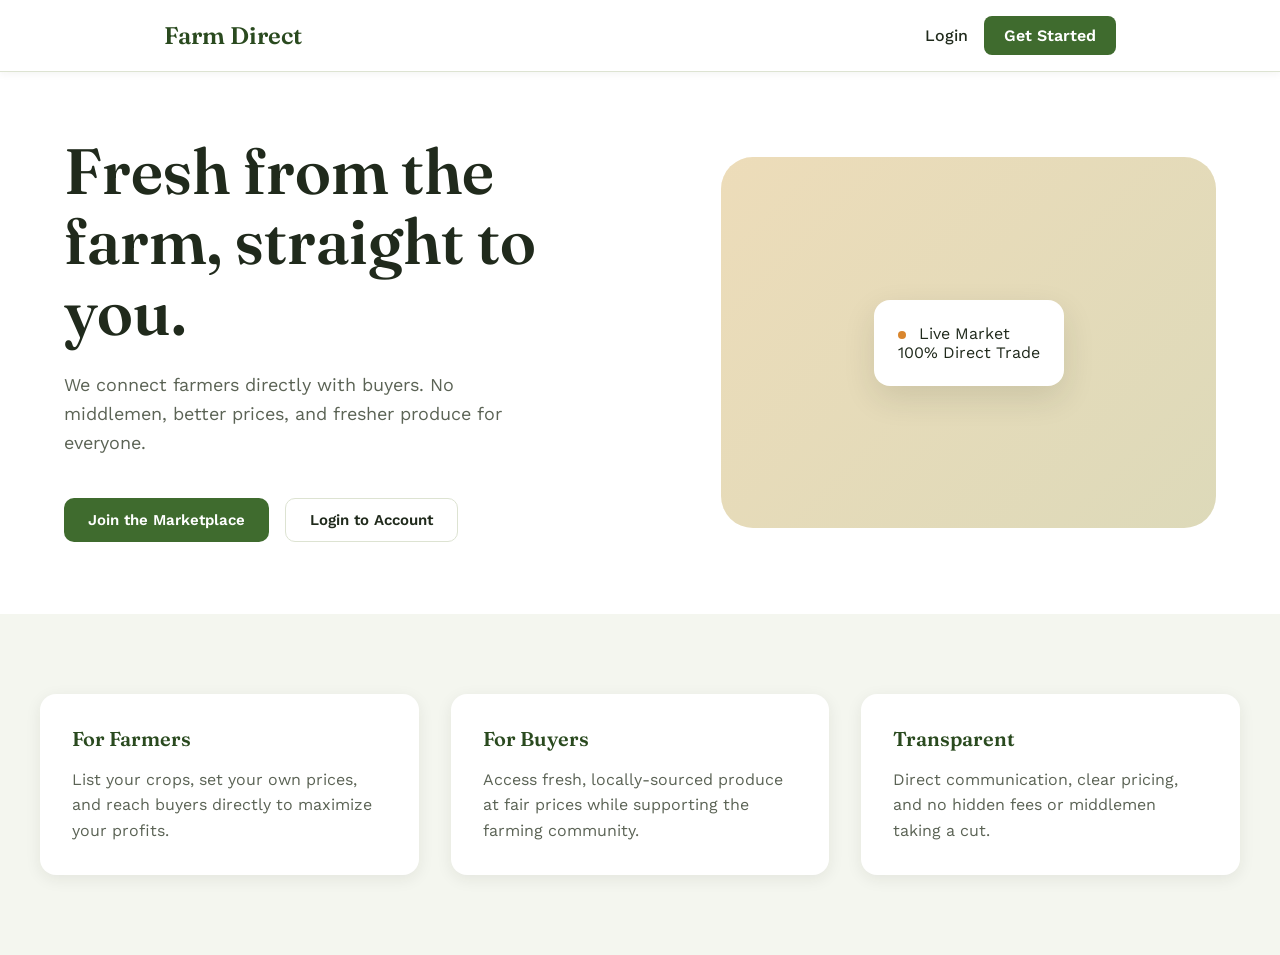
==== index.html @ 3c6e5369 "Upgrade UI styling and design layout" ====
<!DOCTYPE html>
<html lang="en">

<head>
  <meta charset="UTF-8">
  <meta name="viewport" content="width=device-width, initial-scale=1.0">
  <title>Farm Direct - Connecting Farmers & Buyers</title>
  <meta name="description"
    content="Farm Direct connects farmers directly to buyers, ensuring better prices by cutting out middlemen.">
  <link rel="preconnect" href="https://fonts.googleapis.com">
  <link
    href="https://fonts.googleapis.com/css2?family=Fraunces:opsz,wght@9..144,400;9..144,600&family=Work+Sans:wght@400;500;600&display=swap"
    rel="stylesheet">
  <link rel="stylesheet" href="style.css">
</head>

<body class="landing-page">
  <nav class="landing-nav">
    <div class="nav-container">
      <div class="logo">Farm Direct</div>
      <div class="nav-links">
        <a href="login.html" class="nav-link">Login</a>
        <a href="register.html" class="nav-button">Get Started</a>
      </div>
    </div>
  </nav>

  <main>
    <section class="hero-section">
      <div class="hero-content">
        <h1>Fresh from the farm, straight to you.</h1>
        <p class="hero-subtitle">We connect farmers directly with buyers. No middlemen, better prices, and fresher
          produce for everyone.</p>
        <div class="hero-actions">
          <a href="register.html" class="btn-primary">Join the Marketplace</a>
          <a href="login.html" class="btn-secondary">Login to Account</a>
        </div>
      </div>
      <div class="hero-image">
        <!-- We'll use CSS to add a background pattern or illustration here -->
        <div class="hero-card">
          <div class="hero-card-header">
            <span class="pulse-indicator"></span> Live Market
          </div>
          <div class="hero-card-stat">
            <span class="stat-number">100%</span>
            <span class="stat-label">Direct Trade</span>
          </div>
        </div>
      </div>
    </section>

    <section class="features-section">
      <div class="feature-grid">
        <div class="feature-card">
          <h3>For Farmers</h3>
          <p>List your crops, set your own prices, and reach buyers directly to maximize your profits.</p>
        </div>
        <div class="feature-card">
          <h3>For Buyers</h3>
          <p>Access fresh, locally-sourced produce at fair prices while supporting the farming community.</p>
        </div>
        <div class="feature-card">
          <h3>Transparent</h3>
          <p>Direct communication, clear pricing, and no hidden fees or middlemen taking a cut.</p>
        </div>
      </div>
    </section>
  </main>
</body>

</html>
---- style.css ----
:root {
  /* Colors */
  --bg: #F4F6EF;
  --surface: #FFFFFF;
  --ink: #202A1C;
  --ink-soft: #5B6355;
  --leaf: #3F6B2E;
  --leaf-dark: #2A4A1F;
  --harvest: #D9862E;
  --harvest-dark: #B97125;
  --wheat: #EFE6C9;
  --border: #DDE3D2;
  --danger: #B23A2E;
  --danger-bg: #FBEAE7;

  /* Typography */
  --font-serif: 'Fraunces', serif;
  --font-sans: 'Work Sans', sans-serif;

  /* Effects */
  --shadow-sm: 0 2px 8px rgba(32, 42, 28, 0.05);
  --shadow-md: 0 4px 16px rgba(32, 42, 28, 0.08);
  --shadow-lg: 0 12px 32px rgba(32, 42, 28, 0.12);
  --transition: 0.2s cubic-bezier(0.4, 0, 0.2, 1);
}

* {
  box-sizing: border-box;
  margin: 0;
  padding: 0;
}

body {
  font-family: var(--font-sans);
  background: var(--bg);
  color: var(--ink);
  min-height: 100vh;
  display: flex;
  flex-direction: column;
  -webkit-font-smoothing: antialiased;
}

h1, h2, h3, .logo {
  font-family: var(--font-serif);
  font-weight: 600;
  color: var(--ink);
}

h2 { font-size: 28px; margin-bottom: 8px; }
h3 { font-size: 20px; margin: 32px 0 16px; }

p { color: var(--ink-soft); line-height: 1.6; }
a { color: var(--leaf); text-decoration: none; transition: var(--transition); }
a:hover { color: var(--leaf-dark); }

/* ==========================================================================
   APP NAVIGATION
   ========================================================================== */
.app-nav, .landing-nav {
  background: var(--surface);
  border-bottom: 1px solid var(--border);
  position: sticky;
  top: 0;
  z-index: 100;
  box-shadow: var(--shadow-sm);
}

.nav-container {
  max-width: 1000px;
  margin: 0 auto;
  padding: 16px 24px;
  display: flex;
  justify-content: space-between;
  align-items: center;
}

.logo {
  font-size: 24px;
  color: var(--leaf-dark);
  text-decoration: none;
  font-weight: 600;
}

.user-menu {
  display: flex;
  align-items: center;
  gap: 16px;
}

.user-greeting {
  font-size: 14px;
  color: var(--ink-soft);
  display: none;
}

@media (min-width: 600px) {
  .user-greeting { display: inline; }
}

.role-badge {
  display: inline-block;
  font-size: 12px;
  font-weight: 600;
  padding: 4px 10px;
  border-radius: 100px;
  background: var(--wheat);
  color: #7A5A1E;
}

/* ==========================================================================
   DASHBOARD LAYOUT
   ========================================================================== */
.dashboard-main {
  flex: 1;
  padding: 32px 24px;
  max-width: 1000px;
  margin: 0 auto;
  width: 100%;
}

.dashboard-content {
  background: var(--surface);
  border: 1px solid var(--border);
  border-radius: 16px;
  padding: 32px;
  box-shadow: var(--shadow-md);
}

/* Stats Grid */
.stats-grid {
  display: grid;
  grid-template-columns: repeat(auto-fit, minmax(200px, 1fr));
  gap: 16px;
  margin-bottom: 32px;
}

.stat-card {
  background: var(--wheat);
  border-radius: 16px;
  padding: 24px;
  text-align: center;
  transition: var(--transition);
}

.stat-card:hover {
  transform: translateY(-4px);
  box-shadow: var(--shadow-sm);
}

.stat-card .stat-value {
  font-family: var(--font-serif);
  font-size: 32px;
  font-weight: 600;
  color: var(--leaf-dark);
}

.stat-card .stat-label {
  font-size: 13px;
  color: #7A5A1E;
  margin-top: 4px;
  font-weight: 500;
  text-transform: uppercase;
  letter-spacing: 0.5px;
}

/* ==========================================================================
   CARDS & LISTS
   ========================================================================== */
#cropList, #orderList {
  display: grid;
  grid-template-columns: 1fr;
  gap: 16px;
}

@media (min-width: 768px) {
  #cropList, #orderList {
    grid-template-columns: repeat(2, 1fr);
  }
}

.crop-card {
  border: 1px solid var(--border);
  border-radius: 16px;
  padding: 20px;
  background: var(--surface);
  transition: var(--transition);
  display: flex;
  flex-direction: column;
}

.crop-card:hover {
  border-color: var(--leaf);
  box-shadow: var(--shadow-md);
  transform: translateY(-2px);
}

.crop-card strong {
  font-family: var(--font-serif);
  font-size: 18px;
  color: var(--ink);
}

.crop-meta {
  color: var(--ink-soft);
  font-size: 14px;
  margin: 6px 0 12px;
}

.stock-bar-track {
  height: 6px;
  background: var(--border);
  border-radius: 100px;
  overflow: hidden;
  margin: 12px 0;
}

.stock-bar-fill {
  height: 100%;
  background: var(--harvest);
  border-radius: 100px;
  transition: width 0.8s cubic-bezier(0.4, 0, 0.2, 1);
}

.badge-low {
  display: inline-block;
  font-size: 11px;
  font-weight: 600;
  padding: 3px 8px;
  border-radius: 100px;
  background: var(--danger-bg);
  color: var(--danger);
  margin-left: 8px;
  vertical-align: middle;
}

.status-tag {
  display: inline-flex;
  font-size: 12px;
  font-weight: 600;
  padding: 4px 10px;
  border-radius: 100px;
  text-transform: uppercase;
  letter-spacing: 0.5px;
  margin-bottom: 12px;
  align-self: flex-start;
}
.status-pending { background: var(--wheat); color: #7A5A1E; }
.status-accepted { background: #DCE9D3; color: var(--leaf-dark); }
.status-delivered { background: #DCEAE9; color: #1F5A56; }
.status-cancelled { background: var(--danger-bg); color: var(--danger); }

/* Crop Card Actions */
.crop-actions {
  display: flex;
  gap: 8px;
  margin-top: auto;
  padding-top: 16px;
}

.crop-actions button, .order-row button {
  flex: 1;
  padding: 10px;
  margin: 0;
}

.order-row {
  display: flex;
  gap: 8px;
  margin-top: auto;
  padding-top: 16px;
}

.order-row input {
  width: 120px;
  margin: 0;
}

/* ==========================================================================
   FORMS & INPUTS
   ========================================================================== */
.input-group {
  margin-bottom: 16px;
}

.input-group label {
  display: block;
  font-size: 13px;
  font-weight: 600;
  color: var(--ink-soft);
  margin-bottom: 6px;
}

input, select, textarea {
  width: 100%;
  padding: 12px 16px;
  margin: 6px 0;
  border-radius: 10px;
  border: 1px solid var(--border);
  font-family: var(--font-sans);
  font-size: 15px;
  background: var(--surface);
  color: var(--ink);
  transition: var(--transition);
}

input:hover, select:hover, textarea:hover {
  border-color: #BAC2AE;
}

input:focus, select:focus, textarea:focus {
  outline: none;
  border-color: var(--leaf);
  box-shadow: 0 0 0 3px rgba(63, 107, 46, 0.1);
}

textarea {
  resize: vertical;
  min-height: 80px;
}

.filter-row {
  display: grid;
  grid-template-columns: 1fr 1fr;
  gap: 12px;
  margin-bottom: 24px;
}

.filter-row input { margin: 0; }

#cropForm {
  display: grid;
  grid-template-columns: 1fr;
  gap: 12px;
  margin-bottom: 24px;
}

@media (min-width: 600px) {
  #cropForm {
    grid-template-columns: 1fr 1fr;
  }
  #cropForm input:nth-child(1) { grid-column: 1 / -1; }
  #cropForm textarea { grid-column: 1 / -1; }
  #cropForm button { grid-column: 1 / -1; width: fit-content; justify-self: start; padding: 12px 32px; }
}

/* ==========================================================================
   BUTTONS
   ========================================================================== */
button, .btn-primary, .btn-secondary {
  display: inline-flex;
  align-items: center;
  justify-content: center;
  width: 100%;
  padding: 12px 24px;
  margin: 8px 0;
  border-radius: 10px;
  border: none;
  background: var(--leaf);
  color: white;
  font-family: var(--font-sans);
  font-weight: 600;
  font-size: 15px;
  cursor: pointer;
  transition: var(--transition);
  position: relative;
  text-decoration: none;
}

button:hover, .btn-primary:hover {
  background: var(--leaf-dark);
  transform: translateY(-1px);
}

button:active, .btn-primary:active {
  transform: translateY(0);
}

button:disabled {
  background: var(--border);
  color: var(--ink-soft);
  cursor: not-allowed;
  transform: none;
}

button.secondary, .btn-secondary {
  background: transparent;
  color: var(--ink);
  border: 1px solid var(--border);
}

button.secondary:hover, .btn-secondary:hover {
  background: var(--bg);
  border-color: var(--ink-soft);
}

button.danger {
  background: transparent;
  color: var(--danger);
  border: 1px solid rgba(178, 58, 46, 0.3);
}

button.danger:hover {
  background: var(--danger-bg);
  border-color: var(--danger);
}

.btn-small {
  padding: 8px 16px;
  font-size: 13px;
  margin: 0;
  width: auto;
}

/* Loading Spinner */
button.loading { color: transparent !important; pointer-events: none; }
button.loading::after {
  content: '';
  position: absolute;
  top: 50%; left: 50%;
  width: 18px; height: 18px;
  margin: -9px 0 0 -9px;
  border: 2px solid rgba(255,255,255,0.4);
  border-top-color: currentColor;
  border-radius: 50%;
  animation: spin 0.6s linear infinite;
}
button.loading.secondary::after { border-top-color: var(--ink); }

@keyframes spin { to { transform: rotate(360deg); } }

/* ==========================================================================
   AUTH PAGES & LANDING
   ========================================================================== */
.auth-page {
  display: flex;
  align-items: center;
  justify-content: center;
  padding: 24px;
}

.form-container {
  background: var(--surface);
  padding: 48px;
  border-radius: 24px;
  border: 1px solid var(--border);
  box-shadow: var(--shadow-lg);
  width: 100%;
  max-width: 440px;
  animation: slideUp 0.5s cubic-bezier(0.2, 0.8, 0.2, 1);
}

@keyframes slideUp {
  from { opacity: 0; transform: translateY(20px); }
  to { opacity: 1; transform: translateY(0); }
}

.form-header {
  margin-bottom: 32px;
  text-align: center;
  position: relative;
}

.back-link {
  position: absolute;
  left: 0;
  top: 6px;
  font-size: 13px;
  font-weight: 500;
}

.tagline {
  color: var(--ink-soft);
  font-size: 15px;
}

.auth-switch {
  text-align: center;
  margin-top: 24px;
  font-size: 14px;
}

/* Landing Page */
.landing-page { background: var(--surface); }

.nav-links { display: flex; gap: 16px; align-items: center; }
.nav-link { color: var(--ink); font-weight: 500; }
.nav-button {
  background: var(--leaf);
  color: white;
  padding: 10px 20px;
  border-radius: 8px;
  font-weight: 600;
}

.hero-section {
  max-width: 1200px;
  margin: 64px auto;
  padding: 0 24px;
  display: grid;
  grid-template-columns: 1fr;
  gap: 48px;
  align-items: center;
}

@media (min-width: 800px) {
  .hero-section { grid-template-columns: 1.2fr 1fr; gap: 64px; }
}

.hero-content h1 {
  font-size: clamp(40px, 5vw, 64px);
  line-height: 1.1;
  margin-bottom: 24px;
  color: var(--ink);
}

.hero-subtitle {
  font-size: 18px;
  margin-bottom: 32px;
  max-width: 480px;
}

.hero-actions { display: flex; gap: 16px; flex-wrap: wrap; }
.hero-actions a { width: auto; }

.hero-image {
  background: var(--wheat);
  border-radius: 32px;
  aspect-ratio: 4/3;
  position: relative;
  overflow: hidden;
  display: flex;
  align-items: center;
  justify-content: center;
}

.hero-image::after {
  content: '';
  position: absolute;
  inset: 0;
  background: linear-gradient(135deg, rgba(217, 134, 46, 0.1), rgba(63, 107, 46, 0.1));
}

.hero-card {
  background: var(--surface);
  padding: 24px;
  border-radius: 16px;
  box-shadow: var(--shadow-lg);
  position: relative;
  z-index: 10;
  animation: float 6s ease-in-out infinite;
}

@keyframes float {
  0%, 100% { transform: translateY(0); }
  50% { transform: translateY(-10px); }
}

.pulse-indicator {
  display: inline-block;
  width: 8px; height: 8px;
  background: var(--harvest);
  border-radius: 50%;
  margin-right: 8px;
  box-shadow: 0 0 0 rgba(217, 134, 46, 0.4);
  animation: pulse 2s infinite;
}

@keyframes pulse {
  0% { box-shadow: 0 0 0 0 rgba(217, 134, 46, 0.4); }
  70% { box-shadow: 0 0 0 10px rgba(217, 134, 46, 0); }
  100% { box-shadow: 0 0 0 0 rgba(217, 134, 46, 0); }
}

.features-section {
  background: var(--bg);
  padding: 80px 24px;
}

.feature-grid {
  max-width: 1200px;
  margin: 0 auto;
  display: grid;
  grid-template-columns: repeat(auto-fit, minmax(300px, 1fr));
  gap: 32px;
}

.feature-card {
  background: var(--surface);
  padding: 32px;
  border-radius: 16px;
  box-shadow: var(--shadow-md);
}

.feature-card h3 { margin-top: 0; color: var(--leaf-dark); }

/* ==========================================================================
   MESSAGING & EMPTY STATES
   ========================================================================== */
.empty-state {
  text-align: center;
  padding: 48px 24px;
  color: var(--ink-soft);
  font-size: 16px;
  background: var(--bg);
  border-radius: 16px;
  border: 1px dashed var(--border);
  grid-column: 1 / -1;
}

.message-thread {
  max-height: 200px;
  overflow-y: auto;
  border: 1px solid var(--border);
  border-radius: 12px;
  padding: 12px;
  margin: 12px 0;
  background: var(--bg);
}

.message-bubble {
  font-size: 14px;
  padding: 10px 14px;
  border-radius: 12px;
  margin-bottom: 8px;
  background: var(--surface);
  box-shadow: var(--shadow-sm);
  max-width: 85%;
  width: fit-content;
}

.message-bubble.mine {
  background: var(--wheat);
  margin-left: auto;
}

.message-bubble .sender {
  font-size: 11px;
  font-weight: 600;
  color: var(--ink-soft);
  margin-bottom: 4px;
  text-transform: uppercase;
}

.message-row { display: flex; gap: 8px; }
.message-row input { margin: 0; }
.message-row button { width: auto; padding: 10px 20px; margin: 0; }

.toggle-messages {
  background: transparent;
  color: var(--leaf);
  border: none;
  padding: 6px 0;
  width: auto;
  font-size: 14px;
  font-weight: 600;
  margin: 8px 0 0;
  justify-content: flex-start;
}
.toggle-messages:hover { background: none; color: var(--leaf-dark); text-decoration: underline; transform: none; }

/* ==========================================================================
   MODALS & TOASTS
   ========================================================================== */
.modal-overlay {
  position: fixed;
  inset: 0;
  background: rgba(32, 42, 28, 0.6);
  backdrop-filter: blur(4px);
  display: flex;
  align-items: center;
  justify-content: center;
  z-index: 900;
  padding: 24px;
  animation: fadeIn 0.2s ease;
}

@keyframes fadeIn { from { opacity: 0; } to { opacity: 1; } }

.modal-box {
  background: var(--surface);
  border-radius: 20px;
  padding: 32px;
  width: 100%;
  max-width: 400px;
  box-shadow: var(--shadow-lg);
  animation: slideUp 0.3s cubic-bezier(0.2, 0.8, 0.2, 1);
}

.modal-box h3 { margin-top: 0; margin-bottom: 24px; }

#toast-container {
  position: fixed;
  bottom: 24px;
  right: 24px;
  display: flex;
  flex-direction: column;
  gap: 12px;
  z-index: 1000;
}

.toast {
  background: var(--ink);
  color: white;
  padding: 14px 20px;
  border-radius: 12px;
  font-size: 14px;
  font-weight: 500;
  box-shadow: var(--shadow-lg);
  animation: toast-in 0.3s cubic-bezier(0.2, 0.8, 0.2, 1);
  display: flex;
  align-items: center;
  gap: 8px;
}

.toast.success { background: var(--leaf-dark); }
.toast.error { background: var(--danger); }

@keyframes toast-in {
  from { opacity: 0; transform: translateY(20px) scale(0.95); }
  to { opacity: 1; transform: translateY(0) scale(1); }
}

@media (max-width: 600px) {
  .dashboard-content { padding: 20px; }
  .form-container { padding: 32px 24px; }
  .stats-grid { grid-template-columns: 1fr; }
  .filter-row { grid-template-columns: 1fr; }
  .order-row { flex-direction: column; }
  .order-row input { width: 100%; }
}
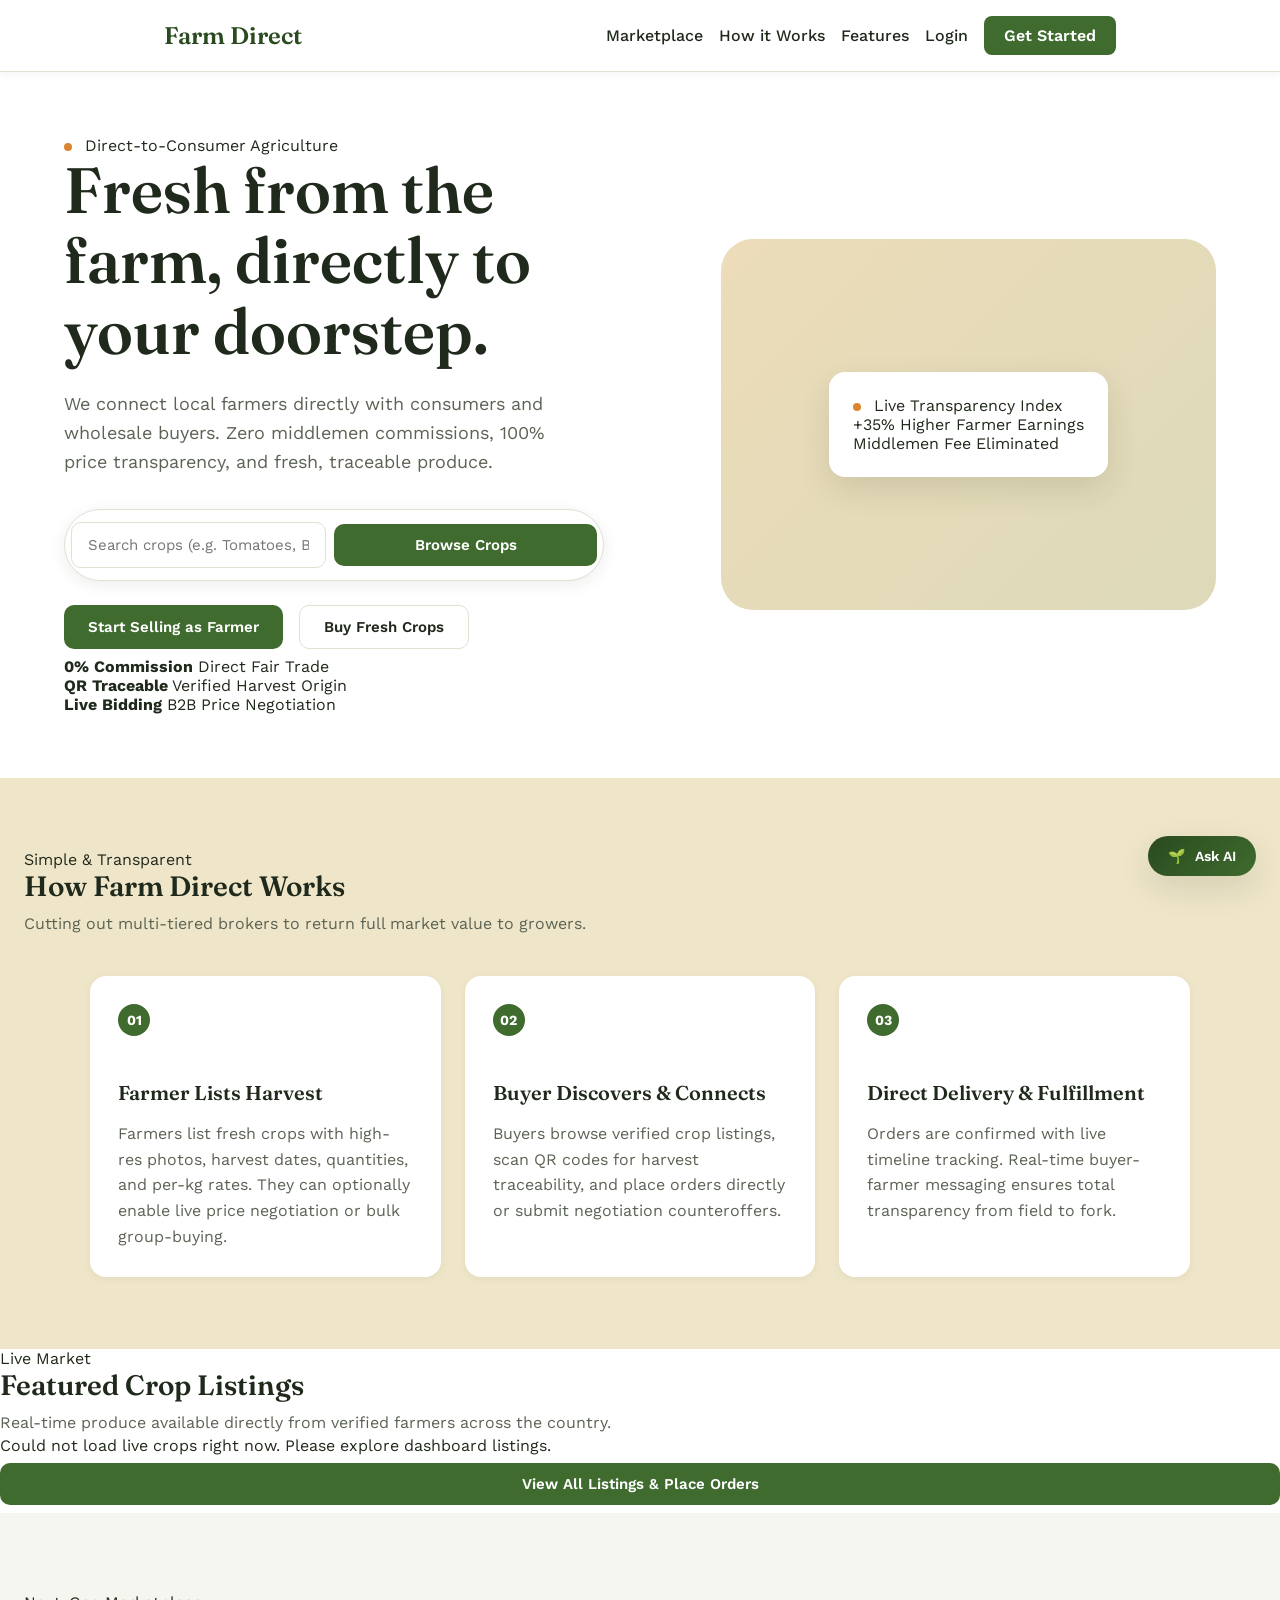
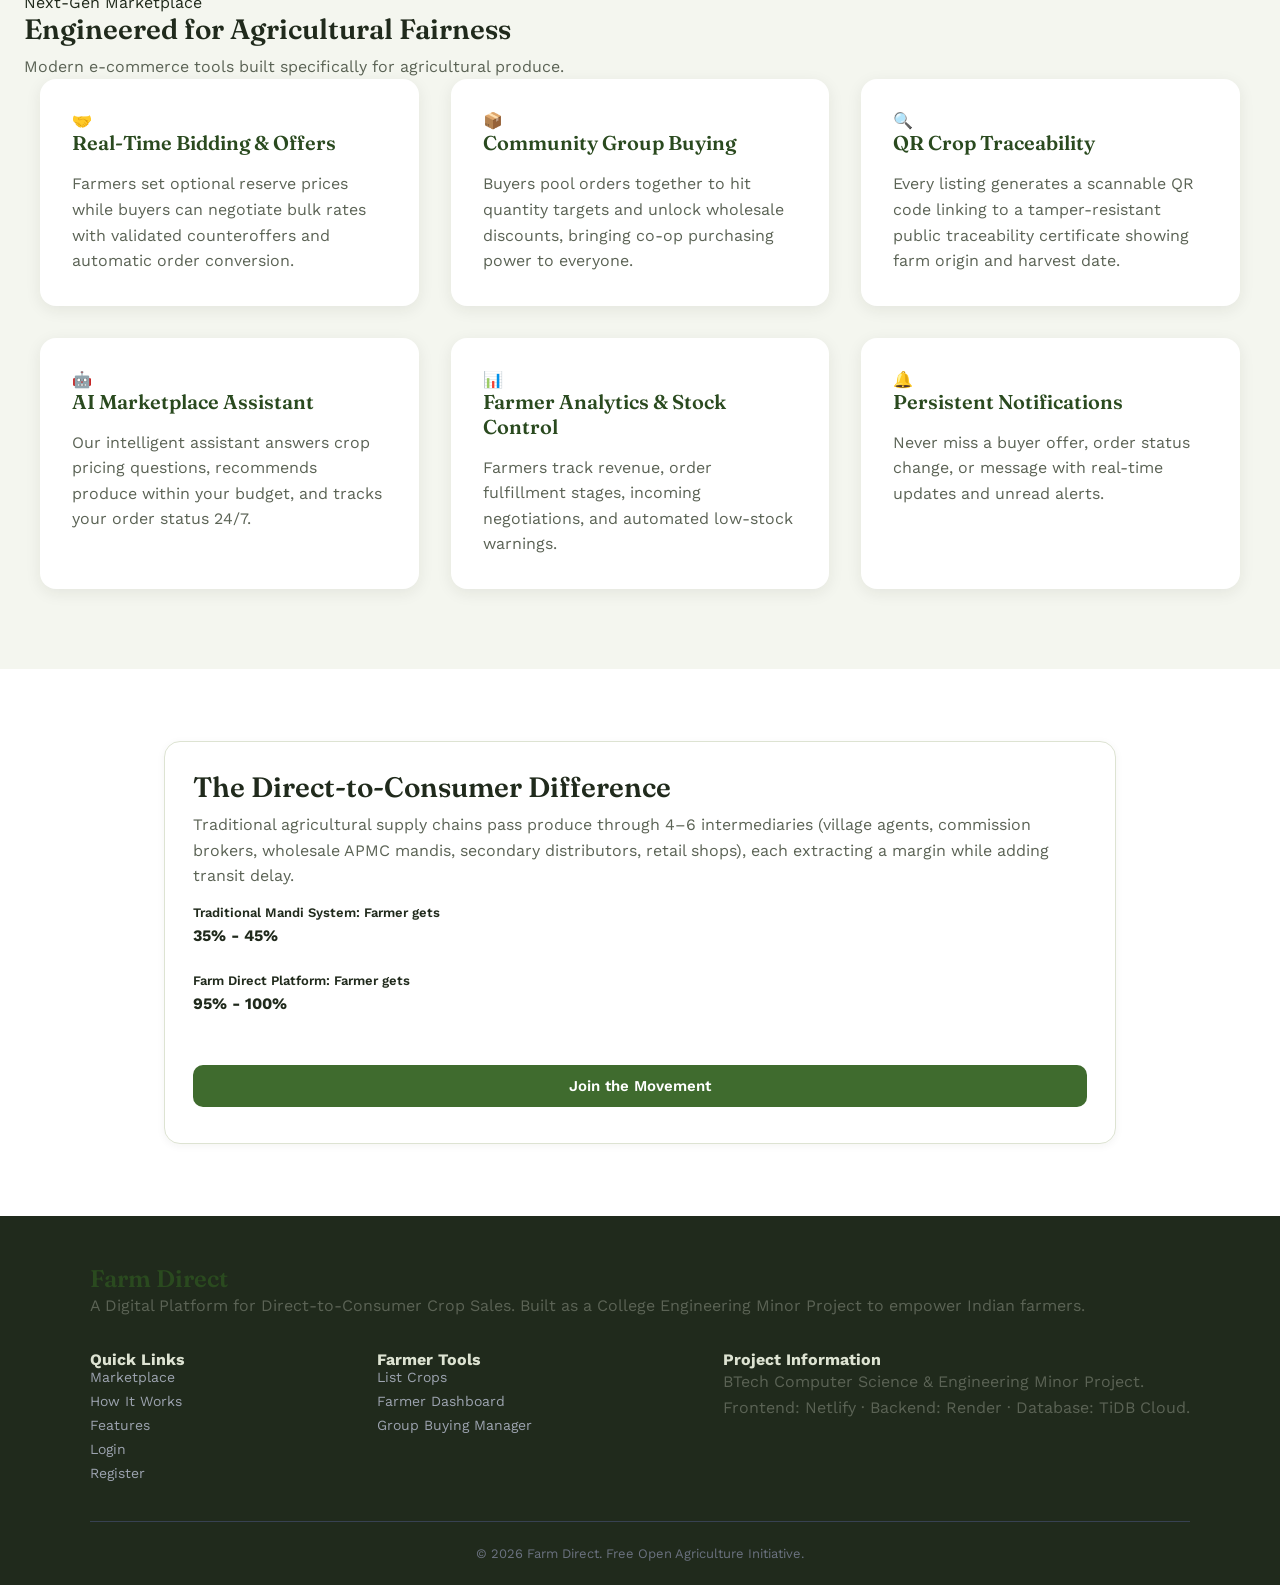
==== commit 47341acd: "Backup frontend before Farm Direct upgrade" ====
--- a/index.html
+++ b/index.html
@@ -4,21 +4,25 @@
 <head>
   <meta charset="UTF-8">
   <meta name="viewport" content="width=device-width, initial-scale=1.0">
-  <title>Farm Direct - Connecting Farmers & Buyers</title>
+  <title>Farm Direct - Digital Marketplace for Direct-to-Consumer Crop Sales</title>
   <meta name="description"
-    content="Farm Direct connects farmers directly to buyers, ensuring better prices by cutting out middlemen.">
+    content="Farm Direct connects farmers directly to buyers, ensuring fair crop prices by cutting out unnecessary intermediaries.">
   <link rel="preconnect" href="https://fonts.googleapis.com">
   <link
-    href="https://fonts.googleapis.com/css2?family=Fraunces:opsz,wght@9..144,400;9..144,600&family=Work+Sans:wght@400;500;600&display=swap"
+    href="https://fonts.googleapis.com/css2?family=Fraunces:opsz,wght@9..144,400;9..144,600&family=Work+Sans:wght@400;500;600;700&display=swap"
     rel="stylesheet">
   <link rel="stylesheet" href="style.css">
 </head>
 
 <body class="landing-page">
+  <!-- Navigation -->
   <nav class="landing-nav">
     <div class="nav-container">
-      <div class="logo">Farm Direct</div>
+      <a href="index.html" class="logo">Farm Direct</a>
       <div class="nav-links">
+        <a href="#marketplace" class="nav-link">Marketplace</a>
+        <a href="#how-it-works" class="nav-link">How it Works</a>
+        <a href="#features" class="nav-link">Features</a>
         <a href="login.html" class="nav-link">Login</a>
         <a href="register.html" class="nav-button">Get Started</a>
       </div>
@@ -26,47 +30,274 @@
   </nav>
 
   <main>
+    <!-- Hero Section -->
     <section class="hero-section">
       <div class="hero-content">
-        <h1>Fresh from the farm, straight to you.</h1>
-        <p class="hero-subtitle">We connect farmers directly with buyers. No middlemen, better prices, and fresher
-          produce for everyone.</p>
+        <div class="hero-tag"><span class="pulse-indicator"></span> Direct-to-Consumer Agriculture</div>
+        <h1>Fresh from the farm, directly to your doorstep.</h1>
+        <p class="hero-subtitle">
+          We connect local farmers directly with consumers and wholesale buyers. 
+          Zero middlemen commissions, 100% price transparency, and fresh, traceable produce.
+        </p>
+
+        <!-- Live Quick Search Bar -->
+        <div class="hero-search-box">
+          <input type="text" id="landingSearchInput" placeholder="Search crops (e.g. Tomatoes, Basmati Rice, Mangoes)...">
+          <button id="landingSearchBtn" class="btn-primary">Browse Crops</button>
+        </div>
+
         <div class="hero-actions">
-          <a href="register.html" class="btn-primary">Join the Marketplace</a>
-          <a href="login.html" class="btn-secondary">Login to Account</a>
-        </div>
-      </div>
+          <a href="register.html" class="btn-primary">Start Selling as Farmer</a>
+          <a href="login.html" class="btn-secondary">Buy Fresh Crops</a>
+        </div>
+
+        <div class="hero-highlights">
+          <div class="highlight-item">
+            <strong>0% Commission</strong>
+            <span>Direct Fair Trade</span>
+          </div>
+          <div class="highlight-item">
+            <strong>QR Traceable</strong>
+            <span>Verified Harvest Origin</span>
+          </div>
+          <div class="highlight-item">
+            <strong>Live Bidding</strong>
+            <span>B2B Price Negotiation</span>
+          </div>
+        </div>
+      </div>
+
       <div class="hero-image">
-        <!-- We'll use CSS to add a background pattern or illustration here -->
         <div class="hero-card">
           <div class="hero-card-header">
-            <span class="pulse-indicator"></span> Live Market
+            <span class="pulse-indicator"></span> Live Transparency Index
           </div>
           <div class="hero-card-stat">
-            <span class="stat-number">100%</span>
-            <span class="stat-label">Direct Trade</span>
-          </div>
-        </div>
-      </div>
-    </section>
-
-    <section class="features-section">
-      <div class="feature-grid">
-        <div class="feature-card">
-          <h3>For Farmers</h3>
-          <p>List your crops, set your own prices, and reach buyers directly to maximize your profits.</p>
-        </div>
-        <div class="feature-card">
-          <h3>For Buyers</h3>
-          <p>Access fresh, locally-sourced produce at fair prices while supporting the farming community.</p>
-        </div>
-        <div class="feature-card">
-          <h3>Transparent</h3>
-          <p>Direct communication, clear pricing, and no hidden fees or middlemen taking a cut.</p>
+            <span class="stat-number">+35%</span>
+            <span class="stat-label">Higher Farmer Earnings</span>
+          </div>
+          <div class="hero-card-badge">Middlemen Fee Eliminated</div>
+        </div>
+      </div>
+    </section>
+
+    <!-- How Farm Direct Works -->
+    <section id="how-it-works" class="how-it-works-section">
+      <div class="section-container">
+        <div class="section-header">
+          <span class="section-badge">Simple & Transparent</span>
+          <h2>How Farm Direct Works</h2>
+          <p>Cutting out multi-tiered brokers to return full market value to growers.</p>
+        </div>
+
+        <div class="steps-grid">
+          <div class="step-card">
+            <div class="step-num">01</div>
+            <h3>Farmer Lists Harvest</h3>
+            <p>Farmers list fresh crops with high-res photos, harvest dates, quantities, and per-kg rates. They can optionally enable live price negotiation or bulk group-buying.</p>
+          </div>
+          <div class="step-card">
+            <div class="step-num">02</div>
+            <h3>Buyer Discovers & Connects</h3>
+            <p>Buyers browse verified crop listings, scan QR codes for harvest traceability, and place orders directly or submit negotiation counteroffers.</p>
+          </div>
+          <div class="step-card">
+            <div class="step-num">03</div>
+            <h3>Direct Delivery & Fulfillment</h3>
+            <p>Orders are confirmed with live timeline tracking. Real-time buyer-farmer messaging ensures total transparency from field to fork.</p>
+          </div>
+        </div>
+      </div>
+    </section>
+
+    <!-- Live Marketplace Produce Highlights (Loaded from real API) -->
+    <section id="marketplace" class="marketplace-preview-section">
+      <div class="section-container">
+        <div class="section-header">
+          <span class="section-badge">Live Market</span>
+          <h2>Featured Crop Listings</h2>
+          <p>Real-time produce available directly from verified farmers across the country.</p>
+        </div>
+
+        <div id="landingCropGrid" class="landing-crops-grid">
+          <!-- Populated dynamically from /api/crops -->
+          <div class="crop-loading-placeholder">Loading real marketplace listings...</div>
+        </div>
+
+        <div class="marketplace-cta">
+          <a href="register.html" class="btn-primary">View All Listings & Place Orders</a>
+        </div>
+      </div>
+    </section>
+
+    <!-- Key Platform Innovations -->
+    <section id="features" class="features-section">
+      <div class="section-container">
+        <div class="section-header">
+          <span class="section-badge">Next-Gen Marketplace</span>
+          <h2>Engineered for Agricultural Fairness</h2>
+          <p>Modern e-commerce tools built specifically for agricultural produce.</p>
+        </div>
+
+        <div class="feature-grid">
+          <div class="feature-card">
+            <div class="feature-icon">🤝</div>
+            <h3>Real-Time Bidding & Offers</h3>
+            <p>Farmers set optional reserve prices while buyers can negotiate bulk rates with validated counteroffers and automatic order conversion.</p>
+          </div>
+
+          <div class="feature-card">
+            <div class="feature-icon">📦</div>
+            <h3>Community Group Buying</h3>
+            <p>Buyers pool orders together to hit quantity targets and unlock wholesale discounts, bringing co-op purchasing power to everyone.</p>
+          </div>
+
+          <div class="feature-card">
+            <div class="feature-icon">🔍</div>
+            <h3>QR Crop Traceability</h3>
+            <p>Every listing generates a scannable QR code linking to a tamper-resistant public traceability certificate showing farm origin and harvest date.</p>
+          </div>
+
+          <div class="feature-card">
+            <div class="feature-icon">🤖</div>
+            <h3>AI Marketplace Assistant</h3>
+            <p>Our intelligent assistant answers crop pricing questions, recommends produce within your budget, and tracks your order status 24/7.</p>
+          </div>
+
+          <div class="feature-card">
+            <div class="feature-icon">📊</div>
+            <h3>Farmer Analytics & Stock Control</h3>
+            <p>Farmers track revenue, order fulfillment stages, incoming negotiations, and automated low-stock warnings.</p>
+          </div>
+
+          <div class="feature-card">
+            <div class="feature-icon">🔔</div>
+            <h3>Persistent Notifications</h3>
+            <p>Never miss a buyer offer, order status change, or message with real-time updates and unread alerts.</p>
+          </div>
+        </div>
+      </div>
+    </section>
+
+    <!-- Value Comparison / Price Transparency -->
+    <section class="transparency-section">
+      <div class="section-container">
+        <div class="transparency-card">
+          <div class="transparency-content">
+            <h2>The Direct-to-Consumer Difference</h2>
+            <p>Traditional agricultural supply chains pass produce through 4–6 intermediaries (village agents, commission brokers, wholesale APMC mandis, secondary distributors, retail shops), each extracting a margin while adding transit delay.</p>
+            <div class="comparison-bars">
+              <div class="comp-bar-item">
+                <div class="comp-label"><span>Traditional Mandi System: Farmer gets</span> <strong>35% - 45%</strong></div>
+                <div class="bar-track"><div class="bar-fill traditional" style="width: 40%"></div></div>
+              </div>
+              <div class="comp-bar-item">
+                <div class="comp-label"><span>Farm Direct Platform: Farmer gets</span> <strong>95% - 100%</strong></div>
+                <div class="bar-track"><div class="bar-fill direct" style="width: 98%"></div></div>
+              </div>
+            </div>
+            <a href="register.html" class="btn-primary" style="margin-top: 24px;">Join the Movement</a>
+          </div>
         </div>
       </div>
     </section>
   </main>
+
+  <!-- Footer -->
+  <footer class="app-footer">
+    <div class="footer-container">
+      <div class="footer-col">
+        <div class="logo">Farm Direct</div>
+        <p>A Digital Platform for Direct-to-Consumer Crop Sales. Built as a College Engineering Minor Project to empower Indian farmers.</p>
+      </div>
+      <div class="footer-col">
+        <strong>Quick Links</strong>
+        <a href="#marketplace">Marketplace</a>
+        <a href="#how-it-works">How It Works</a>
+        <a href="#features">Features</a>
+        <a href="login.html">Login</a>
+        <a href="register.html">Register</a>
+      </div>
+      <div class="footer-col">
+        <strong>Farmer Tools</strong>
+        <a href="register.html">List Crops</a>
+        <a href="login.html">Farmer Dashboard</a>
+        <a href="login.html">Group Buying Manager</a>
+      </div>
+      <div class="footer-col">
+        <strong>Project Information</strong>
+        <p>BTech Computer Science & Engineering Minor Project.</p>
+        <p>Frontend: Netlify · Backend: Render · Database: TiDB Cloud.</p>
+      </div>
+    </div>
+    <div class="footer-bottom">
+      © 2026 Farm Direct. Free Open Agriculture Initiative.
+    </div>
+  </footer>
+
+  <script src="config.js"></script>
+  <script src="ui.js"></script>
+  <script>
+    // Initialize AI Assistant for visitors
+    initAIAssistant();
+
+    // Fetch and display real live crop listings from API
+    async function loadLandingCrops() {
+      const grid = document.getElementById('landingCropGrid');
+      try {
+        const res = await fetch(`${window.API_URL || API_BASE_URL}/crops`);
+        if (!res.ok) throw new Error('API fetch failed');
+        const crops = await res.json();
+
+        if (!crops || crops.length === 0) {
+          grid.innerHTML = '<div class="crop-loading-placeholder">Marketplace is active. Farmers will be listing new harvests soon!</div>';
+          return;
+        }
+
+        // Show up to 4 real listings
+        const displayCrops = crops.slice(0, 4);
+        grid.innerHTML = displayCrops.map(crop => {
+          const hasImage = crop.image && crop.image.startsWith('data:image/jpeg;base64,');
+          const imageHtml = hasImage
+            ? `<img src="${crop.image}" alt="${escapeHtml(crop.crop_name)}" class="crop-card-img" loading="lazy">`
+            : `<div class="crop-card-img placeholder"><span class="placeholder-icon">🌱</span><span>Fresh produce</span></div>`;
+
+          return `
+            <div class="crop-card">
+              ${imageHtml}
+              <div class="crop-header-row">
+                <strong>${escapeHtml(crop.crop_name)}</strong>
+                <span class="category-badge">${escapeHtml(crop.category || 'Other')}</span>
+              </div>
+              <div class="crop-meta">₹${escapeHtml(crop.price_per_kg)}/kg · Farmer: ${escapeHtml(crop.farmer_name)} (${escapeHtml(crop.location || 'India')})</div>
+              ${crop.harvest_date ? `<div class="crop-harvest-date">Harvested: ${formatDate(crop.harvest_date)}</div>` : ''}
+              <p style="margin: 6px 0 16px; font-size: 14px;">${crop.description ? escapeHtml(crop.description.slice(0, 80)) + (crop.description.length > 80 ? '...' : '') : 'Direct from farm harvest.'}</p>
+              <div class="landing-card-actions">
+                <a href="login.html" class="btn-primary btn-small">Order Now</a>
+                ${crop.traceability_code ? `<a href="traceability.html?code=${crop.traceability_code}" class="btn-secondary btn-small">Verify QR Origin</a>` : ''}
+              </div>
+            </div>
+          `;
+        }).join('');
+      } catch (err) {
+        grid.innerHTML = '<div class="crop-loading-placeholder">Could not load live crops right now. Please explore dashboard listings.</div>';
+      }
+    }
+
+    loadLandingCrops();
+
+    // Quick search bar on landing page
+    const searchInput = document.getElementById('landingSearchInput');
+    const searchBtn = document.getElementById('landingSearchBtn');
+    function triggerLandingSearch() {
+      const q = searchInput.value.trim();
+      window.location.href = `login.html`;
+    }
+    searchBtn.addEventListener('click', triggerLandingSearch);
+    searchInput.addEventListener('keypress', (e) => {
+      if (e.key === 'Enter') triggerLandingSearch();
+    });
+  </script>
 </body>
 
 </html>
--- a/style.css
+++ b/style.css
@@ -200,10 +200,70 @@
   color: var(--ink);
 }
 
+/* Crop Card Header & Image */
+.crop-header-row {
+  display: flex;
+  justify-content: space-between;
+  align-items: flex-start;
+  gap: 8px;
+  margin-top: 4px;
+}
+
+.crop-card-img {
+  width: 100%;
+  height: 160px;
+  max-height: 180px;
+  object-fit: cover;
+  border-radius: 12px;
+  margin-bottom: 12px;
+  display: block;
+  background: var(--bg);
+}
+
+.crop-card-img.placeholder {
+  height: 130px;
+  background: var(--wheat);
+  display: flex;
+  flex-direction: column;
+  align-items: center;
+  justify-content: center;
+  color: var(--ink-soft);
+  font-size: 13px;
+  border-radius: 12px;
+  margin-bottom: 12px;
+  border: 1px dashed var(--border);
+}
+
+.placeholder-icon {
+  font-size: 26px;
+  line-height: 1;
+  margin-bottom: 4px;
+}
+
+.category-badge {
+  display: inline-block;
+  font-size: 11px;
+  font-weight: 600;
+  padding: 3px 9px;
+  border-radius: 100px;
+  background: #DCE9D3;
+  color: var(--leaf-dark);
+  text-transform: uppercase;
+  letter-spacing: 0.5px;
+  white-space: nowrap;
+}
+
+.crop-harvest-date {
+  font-size: 12px;
+  color: var(--harvest-dark);
+  font-weight: 500;
+  margin: 2px 0 8px;
+}
+
 .crop-meta {
   color: var(--ink-soft);
   font-size: 14px;
-  margin: 6px 0 12px;
+  margin: 4px 0 10px;
 }
 
 .stock-bar-track {
@@ -248,6 +308,90 @@
 .status-accepted { background: #DCE9D3; color: var(--leaf-dark); }
 .status-delivered { background: #DCEAE9; color: #1F5A56; }
 .status-cancelled { background: var(--danger-bg); color: var(--danger); }
+
+/* Category Filter Chips */
+.category-filter-container {
+  margin-bottom: 24px;
+}
+
+.category-filter-label {
+  display: block;
+  font-size: 13px;
+  font-weight: 600;
+  color: var(--ink-soft);
+  margin-bottom: 8px;
+  text-transform: uppercase;
+  letter-spacing: 0.5px;
+}
+
+.category-chips {
+  display: flex;
+  flex-wrap: wrap;
+  gap: 8px;
+}
+
+.category-chip {
+  width: auto;
+  margin: 0;
+  padding: 6px 14px;
+  font-size: 13px;
+  font-weight: 500;
+  border-radius: 100px;
+  background: var(--surface);
+  color: var(--ink);
+  border: 1px solid var(--border);
+  cursor: pointer;
+  transition: var(--transition);
+}
+
+.category-chip:hover {
+  border-color: var(--leaf);
+  background: #FAFBF7;
+}
+
+.category-chip.active {
+  background: var(--leaf);
+  color: white;
+  border-color: var(--leaf);
+}
+
+/* Image Preview & Upload Controls */
+.form-field-full {
+  grid-column: 1 / -1;
+  margin: 4px 0 8px;
+}
+
+.field-label {
+  display: block;
+  font-size: 13px;
+  font-weight: 600;
+  color: var(--ink-soft);
+  margin-bottom: 4px;
+}
+
+.image-preview-box {
+  display: flex;
+  align-items: center;
+  gap: 16px;
+  margin-top: 8px;
+  padding: 10px 14px;
+  background: var(--bg);
+  border: 1px dashed var(--border);
+  border-radius: 12px;
+}
+
+.image-preview-box img {
+  width: 76px;
+  height: 76px;
+  object-fit: cover;
+  border-radius: 8px;
+  border: 1px solid var(--border);
+}
+
+.image-preview-box button {
+  width: auto;
+  margin: 0;
+}
 
 /* Crop Card Actions */
 .crop-actions {
@@ -681,7 +825,9 @@
   border-radius: 20px;
   padding: 32px;
   width: 100%;
-  max-width: 400px;
+  max-width: 440px;
+  max-height: 90vh;
+  overflow-y: auto;
   box-shadow: var(--shadow-lg);
   animation: slideUp 0.3s cubic-bezier(0.2, 0.8, 0.2, 1);
 }
@@ -720,6 +866,781 @@
   to { opacity: 1; transform: translateY(0) scale(1); }
 }
 
+/* ==========================================================================
+   DASHBOARD TABS
+   ========================================================================== */
+.dashboard-tabs {
+  display: flex;
+  gap: 8px;
+  border-bottom: 2px solid var(--border);
+  margin-bottom: 24px;
+  overflow-x: auto;
+  padding-bottom: 4px;
+}
+
+.tab-btn {
+  background: transparent;
+  border: none;
+  border-bottom: 3px solid transparent;
+  color: var(--ink-soft);
+  font-family: var(--font-sans);
+  font-weight: 600;
+  font-size: 14px;
+  padding: 10px 18px;
+  border-radius: 8px 8px 0 0;
+  cursor: pointer;
+  width: auto;
+  margin: 0;
+  display: inline-flex;
+  align-items: center;
+  gap: 8px;
+  transition: var(--transition);
+  white-space: nowrap;
+}
+
+.tab-btn:hover {
+  background: rgba(63, 107, 46, 0.05);
+  color: var(--leaf-dark);
+  transform: none;
+  box-shadow: none;
+}
+
+.tab-btn.active {
+  color: var(--leaf-dark);
+  border-bottom-color: var(--leaf);
+  background: rgba(63, 107, 46, 0.08);
+}
+
+.tab-content, .tab-pane {
+  display: none;
+  animation: fadeIn 0.25s ease;
+}
+
+.tab-content.active, .tab-pane.active {
+  display: block;
+}
+
+.badge-offer {
+  background: var(--harvest);
+  color: white;
+  font-size: 11px;
+  padding: 2px 7px;
+  border-radius: 10px;
+  font-weight: 700;
+}
+
+/* Status Badges */
+.status-badge {
+  display: inline-block;
+  padding: 4px 10px;
+  border-radius: 100px;
+  font-size: 12px;
+  font-weight: 600;
+  text-transform: capitalize;
+}
+
+.status-badge.status-pending { background: #FEF3C7; color: #92400E; }
+.status-badge.status-accepted, .status-badge.status-active, .status-badge.status-successful { background: #D1FAE5; color: #065F46; }
+.status-badge.status-processing { background: #DBEAFE; color: #1E40AF; }
+.status-badge.status-shipped { background: #E0E7FF; color: #3730A3; }
+.status-badge.status-delivered, .status-badge.status-finalized { background: #C7D2FE; color: #312E81; }
+.status-badge.status-rejected, .status-badge.status-failed { background: var(--danger-bg); color: var(--danger); }
+.status-badge.status-cancelled, .status-badge.status-expired { background: #E5E7EB; color: #4B5563; }
+
+/* Progress Bar for Group Buying */
+.progress-container {
+  width: 100%;
+  margin: 12px 0 8px;
+}
+
+.progress-bar {
+  width: 100%;
+  height: 10px;
+  background: #E5E7EB;
+  border-radius: 999px;
+  overflow: hidden;
+}
+
+.progress-fill {
+  height: 100%;
+  background: linear-gradient(90deg, var(--leaf), var(--harvest));
+  border-radius: 999px;
+  transition: width 0.4s ease;
+}
+
+.progress-text {
+  font-size: 12px;
+  font-weight: 500;
+  color: var(--ink-soft);
+  margin-top: 4px;
+  display: block;
+  text-align: right;
+}
+
+/* ==========================================================================
+   ORDER STATUS TIMELINE
+   ========================================================================== */
+.timeline-stepper {
+  display: flex;
+  flex-direction: column;
+  position: relative;
+  padding-left: 20px;
+  margin: 20px 0;
+}
+
+.timeline-stepper::before {
+  content: '';
+  position: absolute;
+  left: 6px;
+  top: 10px;
+  bottom: 10px;
+  width: 2px;
+  background: var(--border);
+}
+
+.timeline-step {
+  position: relative;
+  padding-bottom: 20px;
+}
+
+.timeline-step:last-child {
+  padding-bottom: 0;
+}
+
+.timeline-dot {
+  position: absolute;
+  left: -20px;
+  top: 4px;
+  width: 14px;
+  height: 14px;
+  border-radius: 50%;
+  background: var(--surface);
+  border: 3px solid var(--leaf);
+}
+
+.timeline-step.active .timeline-dot {
+  background: var(--leaf);
+}
+
+.timeline-content {
+  margin-left: 10px;
+}
+
+.timeline-status {
+  font-weight: 600;
+  color: var(--ink);
+  font-size: 14px;
+  text-transform: capitalize;
+}
+
+.timeline-time {
+  font-size: 12px;
+  color: var(--ink-soft);
+}
+
+.timeline-note {
+  font-size: 13px;
+  color: var(--ink-soft);
+  margin-top: 2px;
+}
+
+/* ==========================================================================
+   PERSISTENT NOTIFICATION SYSTEM
+   ========================================================================== */
+.notif-container {
+  position: relative;
+  display: inline-block;
+}
+
+.notif-bell-btn {
+  background: transparent;
+  border: 1px solid var(--border);
+  border-radius: 50%;
+  width: 38px;
+  height: 38px;
+  padding: 0;
+  display: flex;
+  align-items: center;
+  justify-content: center;
+  font-size: 18px;
+  cursor: pointer;
+  position: relative;
+  color: var(--ink);
+  margin: 0;
+}
+
+.notif-bell-btn:hover {
+  background: var(--bg);
+  transform: none;
+  box-shadow: none;
+}
+
+.notif-badge {
+  position: absolute;
+  top: -4px;
+  right: -4px;
+  background: var(--danger);
+  color: white;
+  font-size: 10px;
+  font-weight: 700;
+  border-radius: 10px;
+  padding: 1px 5px;
+  line-height: 1.2;
+}
+
+.notif-dropdown {
+  position: absolute;
+  top: 48px;
+  right: 0;
+  width: 340px;
+  max-width: 90vw;
+  background: var(--surface);
+  border: 1px solid var(--border);
+  border-radius: 16px;
+  box-shadow: var(--shadow-lg);
+  z-index: 1000;
+  display: none;
+  flex-direction: column;
+  overflow: hidden;
+  animation: fadeIn 0.2s ease;
+}
+
+.notif-dropdown.show {
+  display: flex;
+}
+
+.notif-header {
+  display: flex;
+  justify-content: space-between;
+  align-items: center;
+  padding: 12px 16px;
+  border-bottom: 1px solid var(--border);
+  background: var(--bg);
+}
+
+.notif-header strong {
+  font-size: 14px;
+  color: var(--ink);
+}
+
+.notif-mark-read {
+  background: none;
+  border: none;
+  color: var(--leaf);
+  font-size: 12px;
+  font-weight: 600;
+  cursor: pointer;
+  padding: 0;
+  width: auto;
+  margin: 0;
+}
+
+.notif-mark-read:hover {
+  text-decoration: underline;
+  background: none;
+  transform: none;
+}
+
+.notif-list {
+  max-height: 320px;
+  overflow-y: auto;
+  list-style: none;
+  margin: 0;
+  padding: 0;
+}
+
+.notif-item {
+  padding: 12px 16px;
+  border-bottom: 1px solid var(--border);
+  transition: var(--transition);
+  cursor: pointer;
+  display: block;
+  text-decoration: none;
+  color: var(--ink);
+}
+
+.notif-item:last-child {
+  border-bottom: none;
+}
+
+.notif-item:hover {
+  background: var(--bg);
+}
+
+.notif-item.unread {
+  background: #F2F8EC;
+  border-left: 3px solid var(--leaf);
+}
+
+.notif-item-title {
+  font-size: 13px;
+  font-weight: 600;
+  color: var(--ink);
+  margin-bottom: 2px;
+}
+
+.notif-item-msg {
+  font-size: 12px;
+  color: var(--ink-soft);
+  line-height: 1.4;
+}
+
+.notif-item-time {
+  font-size: 11px;
+  color: #8C9485;
+  margin-top: 4px;
+}
+
+/* ==========================================================================
+   AI MARKETPLACE ASSISTANT
+   ========================================================================== */
+.ai-assistant-wrap {
+  position: fixed;
+  bottom: 24px;
+  right: 24px;
+  z-index: 1000;
+}
+
+.ai-toggle-btn {
+  background: linear-gradient(135deg, var(--leaf-dark), var(--leaf));
+  color: white;
+  border: none;
+  border-radius: 50px;
+  padding: 12px 20px;
+  display: flex;
+  align-items: center;
+  gap: 10px;
+  font-weight: 600;
+  font-size: 14px;
+  cursor: pointer;
+  box-shadow: var(--shadow-lg);
+  transition: transform 0.2s, box-shadow 0.2s;
+  width: auto;
+  margin: 0;
+}
+
+.ai-toggle-btn:hover {
+  transform: translateY(-2px) scale(1.02);
+  box-shadow: 0 14px 28px rgba(42, 74, 31, 0.3);
+}
+
+.ai-chat-window {
+  display: none;
+  flex-direction: column;
+  position: absolute;
+  bottom: 60px;
+  right: 0;
+  width: 380px;
+  max-width: 92vw;
+  height: 520px;
+  max-height: 80vh;
+  background: var(--surface);
+  border-radius: 20px;
+  box-shadow: var(--shadow-lg);
+  border: 1px solid var(--border);
+  overflow: hidden;
+  animation: slideUp 0.25s cubic-bezier(0.2, 0.8, 0.2, 1);
+}
+
+.ai-chat-window.open {
+  display: flex;
+}
+
+.ai-chat-header {
+  background: var(--leaf-dark);
+  color: white;
+  padding: 14px 18px;
+  display: flex;
+  justify-content: space-between;
+  align-items: center;
+}
+
+.ai-chat-title {
+  font-family: var(--font-serif);
+  font-size: 16px;
+  font-weight: 600;
+}
+
+.ai-close-btn {
+  background: none;
+  border: none;
+  color: white;
+  font-size: 20px;
+  cursor: pointer;
+  padding: 0;
+  width: auto;
+  margin: 0;
+}
+
+.ai-msg-stream {
+  flex: 1;
+  padding: 16px;
+  overflow-y: auto;
+  display: flex;
+  flex-direction: column;
+  gap: 12px;
+  background: var(--bg);
+}
+
+.ai-bubble {
+  max-width: 85%;
+  padding: 10px 14px;
+  border-radius: 14px;
+  font-size: 13.5px;
+  line-height: 1.5;
+  word-break: break-word;
+}
+
+.ai-bubble.assistant {
+  background: var(--surface);
+  color: var(--ink);
+  align-self: flex-start;
+  border: 1px solid var(--border);
+  box-shadow: var(--shadow-sm);
+}
+
+.ai-bubble.user {
+  background: var(--leaf);
+  color: white;
+  align-self: flex-end;
+}
+
+.ai-bubble.loading {
+  font-style: italic;
+  color: var(--ink-soft);
+  background: var(--surface);
+}
+
+.ai-quick-prompts {
+  display: flex;
+  gap: 6px;
+  padding: 8px 14px;
+  overflow-x: auto;
+  background: var(--surface);
+  border-top: 1px solid var(--border);
+}
+
+.ai-prompt-chip {
+  background: var(--wheat);
+  border: none;
+  border-radius: 100px;
+  padding: 5px 12px;
+  font-size: 12px;
+  color: #7A5A1E;
+  font-weight: 500;
+  cursor: pointer;
+  white-space: nowrap;
+  width: auto;
+  margin: 0;
+}
+
+.ai-prompt-chip:hover {
+  background: #E5DAB5;
+  transform: none;
+}
+
+.ai-chat-input-row {
+  display: flex;
+  gap: 8px;
+  padding: 12px 14px;
+  background: var(--surface);
+  border-top: 1px solid var(--border);
+}
+
+.ai-chat-input {
+  flex: 1;
+  border: 1px solid var(--border);
+  border-radius: 20px;
+  padding: 8px 14px;
+  font-size: 13px;
+  margin: 0;
+}
+
+.ai-chat-input:focus {
+  outline: none;
+  border-color: var(--leaf);
+}
+
+.ai-chat-send {
+  background: var(--leaf);
+  color: white;
+  border: none;
+  border-radius: 20px;
+  padding: 8px 16px;
+  font-size: 13px;
+  font-weight: 600;
+  cursor: pointer;
+  width: auto;
+  margin: 0;
+}
+
+/* ==========================================================================
+   LANDING PAGE ENHANCEMENTS
+   ========================================================================== */
+.hero-search-box {
+  display: flex;
+  gap: 8px;
+  max-width: 540px;
+  margin: 28px 0 16px;
+  background: var(--surface);
+  padding: 6px;
+  border-radius: 50px;
+  box-shadow: var(--shadow-md);
+  border: 1px solid var(--border);
+}
+
+.hero-search-input {
+  flex: 1;
+  border: none;
+  background: transparent;
+  padding: 10px 18px;
+  font-size: 15px;
+  margin: 0;
+}
+
+.hero-search-input:focus {
+  outline: none;
+}
+
+.hero-search-btn {
+  background: var(--leaf);
+  color: white;
+  border: none;
+  border-radius: 50px;
+  padding: 10px 24px;
+  font-size: 14px;
+  font-weight: 600;
+  cursor: pointer;
+  width: auto;
+  margin: 0;
+}
+
+.live-produce-section {
+  padding: 64px 24px;
+  max-width: 1200px;
+  margin: 0 auto;
+}
+
+.section-intro {
+  text-align: center;
+  max-width: 600px;
+  margin: 0 auto 36px;
+}
+
+.how-it-works-section {
+  background: var(--wheat);
+  padding: 72px 24px;
+}
+
+.steps-grid {
+  display: grid;
+  grid-template-columns: repeat(auto-fit, minmax(240px, 1fr));
+  gap: 24px;
+  max-width: 1100px;
+  margin: 40px auto 0;
+}
+
+.step-card {
+  background: var(--surface);
+  padding: 28px;
+  border-radius: 16px;
+  box-shadow: var(--shadow-sm);
+  position: relative;
+}
+
+.step-num {
+  display: inline-block;
+  width: 32px;
+  height: 32px;
+  background: var(--leaf);
+  color: white;
+  border-radius: 50%;
+  text-align: center;
+  line-height: 32px;
+  font-weight: 700;
+  font-size: 14px;
+  margin-bottom: 12px;
+}
+
+.transparency-section {
+  padding: 72px 24px;
+  max-width: 1000px;
+  margin: 0 auto;
+}
+
+.transparency-grid {
+  display: grid;
+  grid-template-columns: repeat(auto-fit, minmax(300px, 1fr));
+  gap: 28px;
+  margin-top: 36px;
+}
+
+.transparency-card {
+  background: var(--surface);
+  padding: 28px;
+  border-radius: 16px;
+  border: 1px solid var(--border);
+  box-shadow: var(--shadow-sm);
+}
+
+.comp-bar-item {
+  margin: 16px 0;
+}
+
+.comp-bar-item span {
+  display: flex;
+  justify-content: space-between;
+  font-size: 13px;
+  font-weight: 600;
+  margin-bottom: 6px;
+}
+
+.bar-fill {
+  height: 12px;
+  border-radius: 6px;
+}
+
+.bar-fill.broker {
+  background: #E57373;
+  width: 45%;
+}
+
+.bar-fill.farm {
+  background: var(--leaf);
+  width: 90%;
+}
+
+.app-footer {
+  background: var(--ink);
+  color: #DDE3D2;
+  padding: 48px 24px 24px;
+  margin-top: auto;
+}
+
+.footer-container {
+  max-width: 1100px;
+  margin: 0 auto;
+  display: flex;
+  flex-wrap: wrap;
+  justify-content: space-between;
+  gap: 32px;
+  border-bottom: 1px solid #374151;
+  padding-bottom: 32px;
+}
+
+.footer-brand h4 {
+  font-family: var(--font-serif);
+  font-size: 22px;
+  color: white;
+  margin-bottom: 8px;
+}
+
+.footer-links {
+  display: flex;
+  gap: 48px;
+  flex-wrap: wrap;
+}
+
+.footer-col h5 {
+  color: white;
+  font-size: 14px;
+  margin-bottom: 12px;
+  text-transform: uppercase;
+  letter-spacing: 0.5px;
+}
+
+.footer-col a {
+  display: block;
+  color: #9CA3AF;
+  font-size: 14px;
+  margin-bottom: 8px;
+}
+
+.footer-col a:hover {
+  color: white;
+}
+
+.footer-bottom {
+  max-width: 1100px;
+  margin: 24px auto 0;
+  text-align: center;
+  font-size: 13px;
+  color: #6B7280;
+}
+
+/* ==========================================================================
+   TRACEABILITY PAGE
+   ========================================================================== */
+.trace-container {
+  max-width: 720px;
+  margin: 40px auto;
+  padding: 0 24px;
+}
+
+.trace-card {
+  background: var(--surface);
+  border-radius: 20px;
+  padding: 36px;
+  border: 1px solid var(--border);
+  box-shadow: var(--shadow-md);
+}
+
+.trace-header {
+  border-bottom: 1px solid var(--border);
+  padding-bottom: 20px;
+  margin-bottom: 24px;
+}
+
+.trace-badge {
+  display: inline-block;
+  background: #DCE9D3;
+  color: var(--leaf-dark);
+  font-size: 12px;
+  font-weight: 700;
+  padding: 4px 12px;
+  border-radius: 100px;
+  margin-bottom: 8px;
+}
+
+.trace-grid {
+  display: grid;
+  grid-template-columns: repeat(auto-fit, minmax(200px, 1fr));
+  gap: 16px;
+  margin: 20px 0;
+}
+
+.trace-row {
+  background: var(--bg);
+  padding: 14px 18px;
+  border-radius: 12px;
+}
+
+.trace-label {
+  font-size: 12px;
+  color: var(--ink-soft);
+  text-transform: uppercase;
+  letter-spacing: 0.5px;
+  font-weight: 600;
+}
+
+.trace-value {
+  font-size: 16px;
+  color: var(--ink);
+  font-weight: 600;
+  margin-top: 4px;
+}
+
+.trace-disclaimer {
+  background: #FFFBEB;
+  border: 1px solid #FDE68A;
+  border-radius: 12px;
+  padding: 16px;
+  margin-top: 24px;
+  font-size: 12.5px;
+  color: #92400E;
+  line-height: 1.5;
+}
+
 @media (max-width: 600px) {
   .dashboard-content { padding: 20px; }
   .form-container { padding: 32px 24px; }
@@ -727,4 +1648,7 @@
   .filter-row { grid-template-columns: 1fr; }
   .order-row { flex-direction: column; }
   .order-row input { width: 100%; }
+  .dashboard-tabs { gap: 4px; }
+  .tab-btn { padding: 8px 12px; font-size: 13px; }
+  .ai-chat-window { width: calc(100vw - 32px); right: -8px; bottom: 56px; }
 }
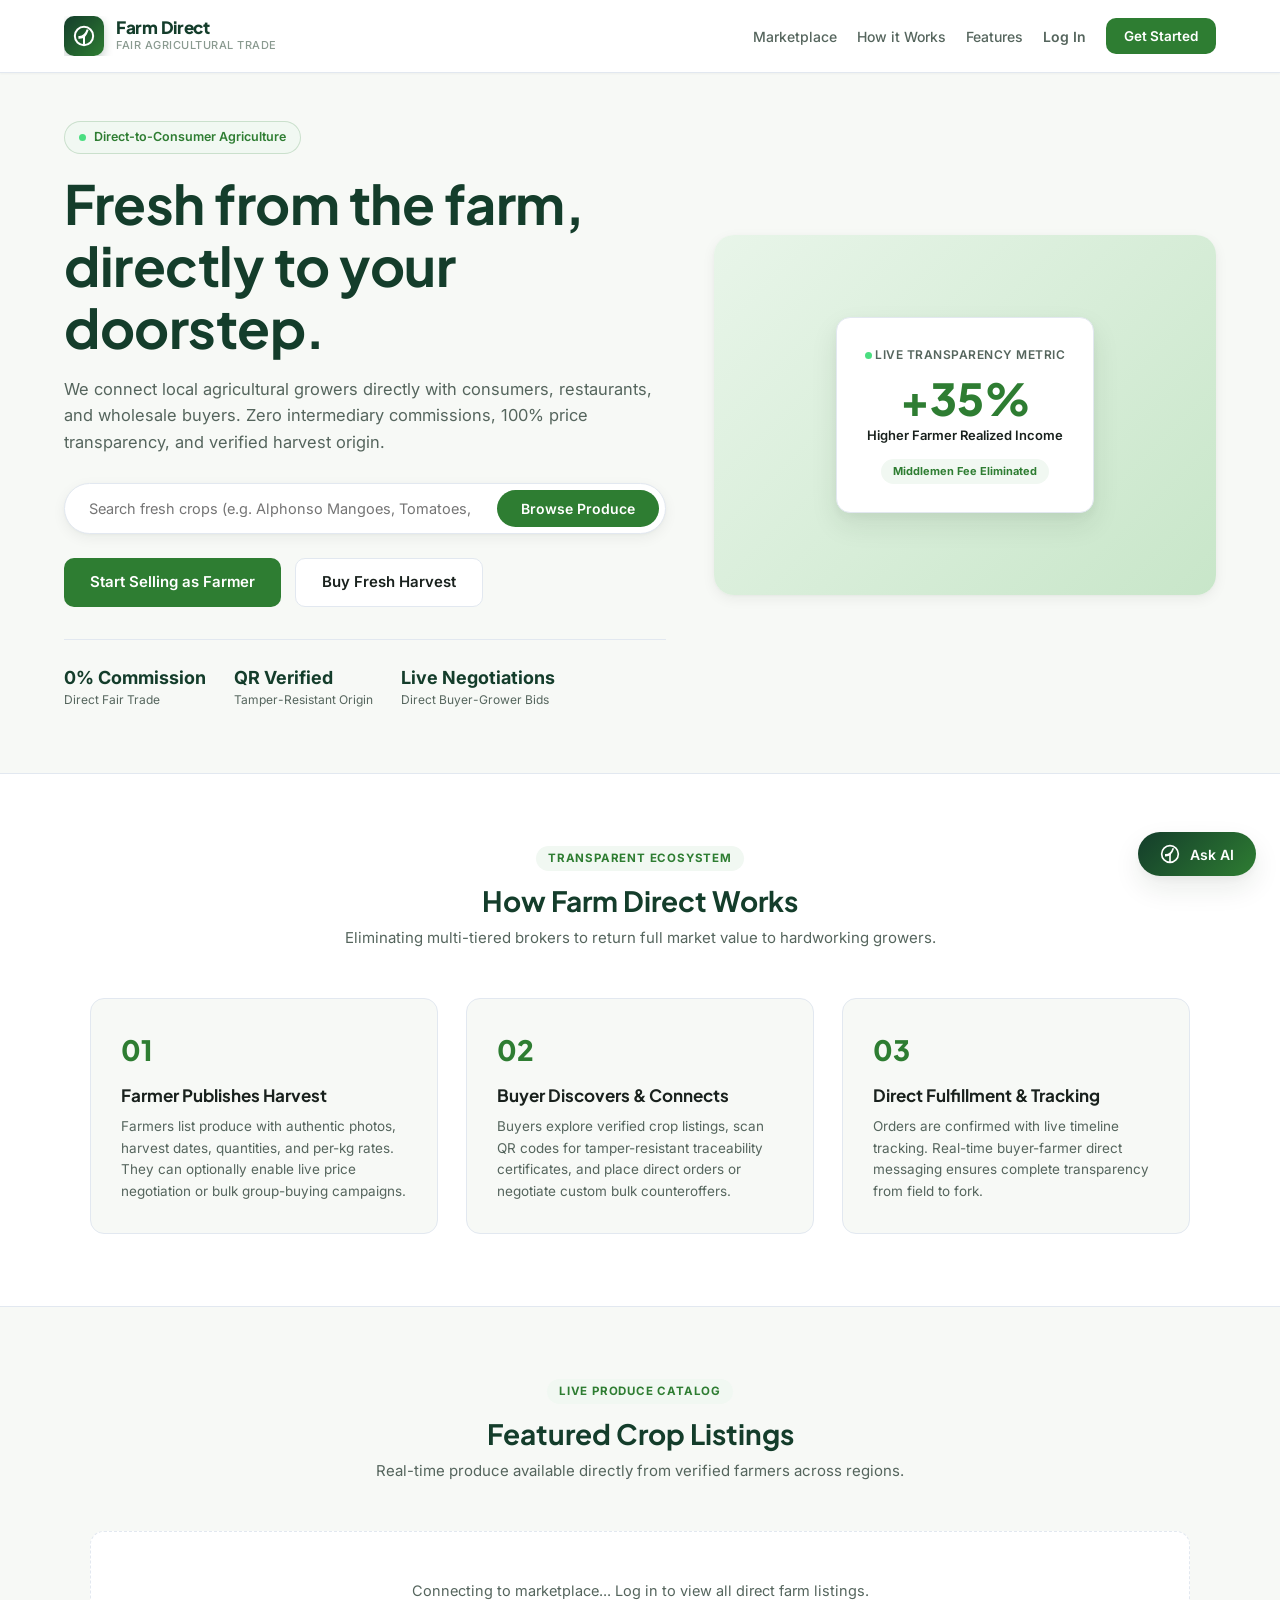
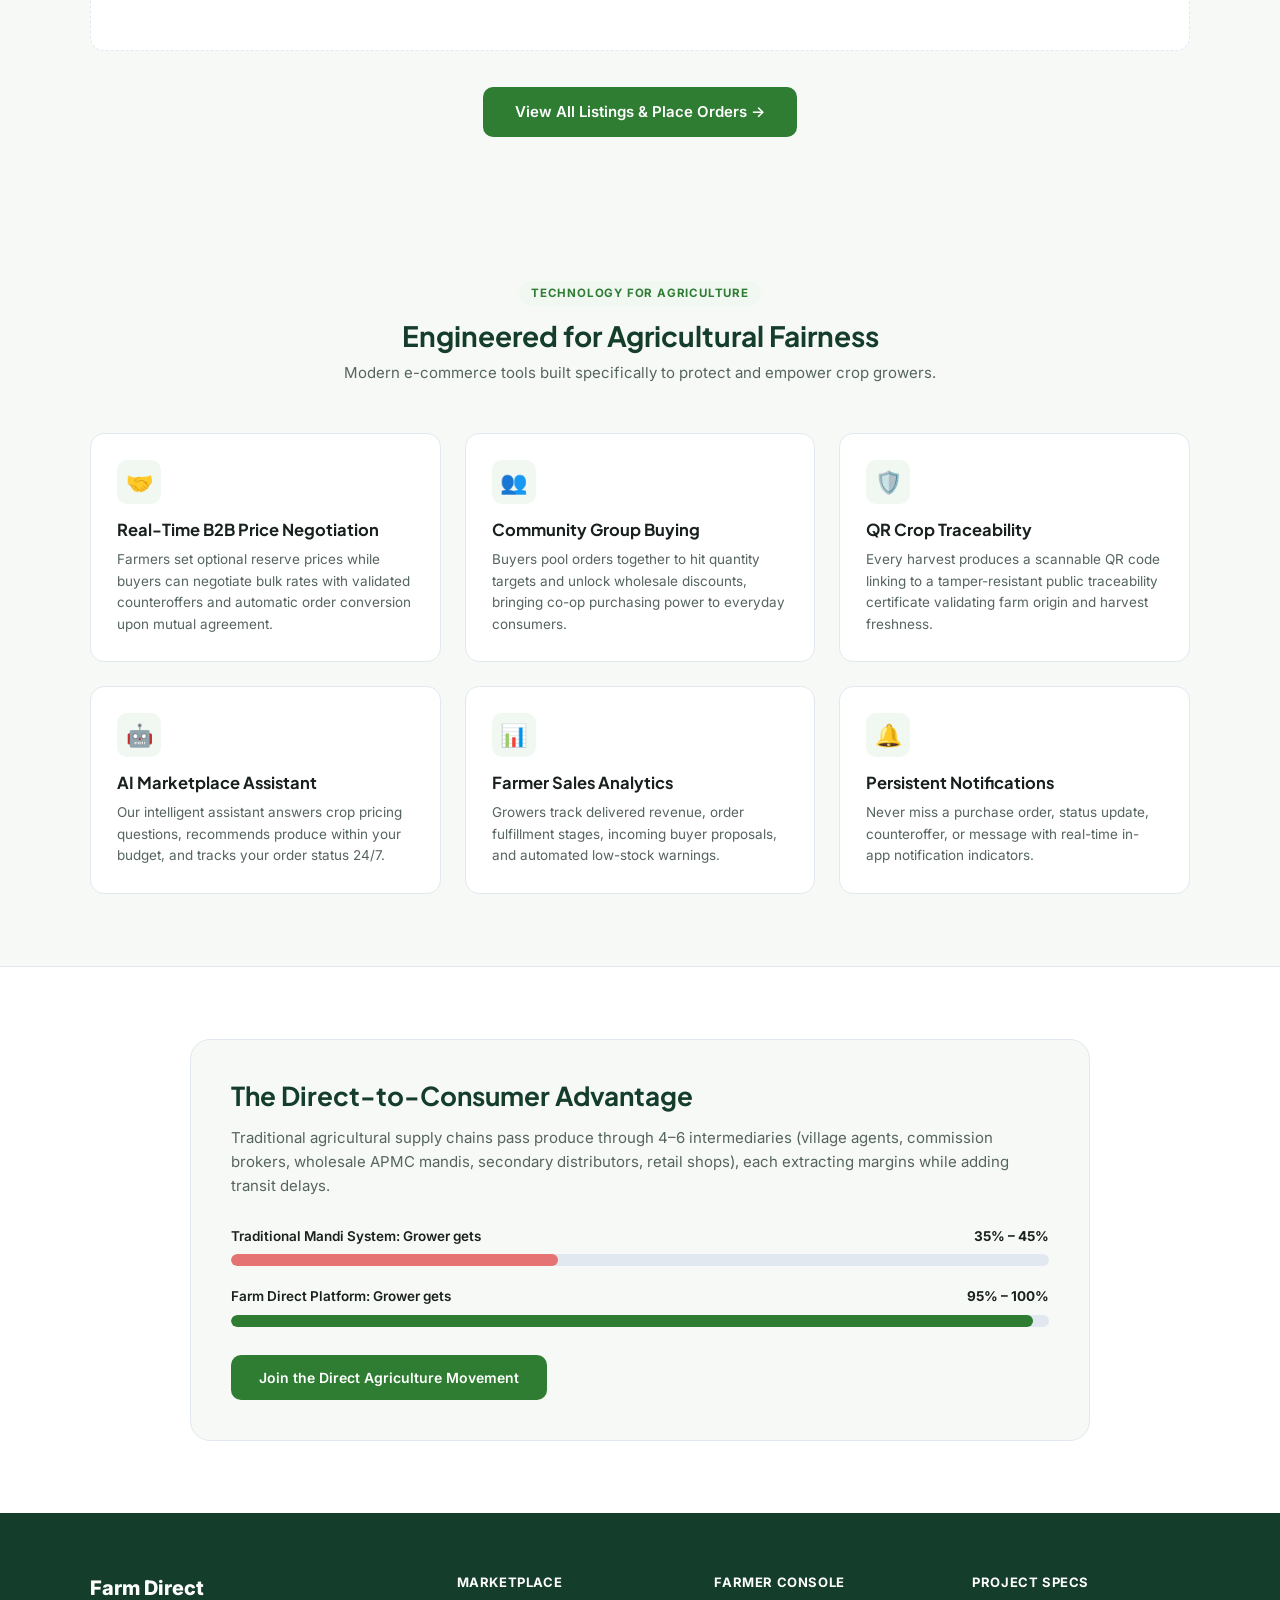
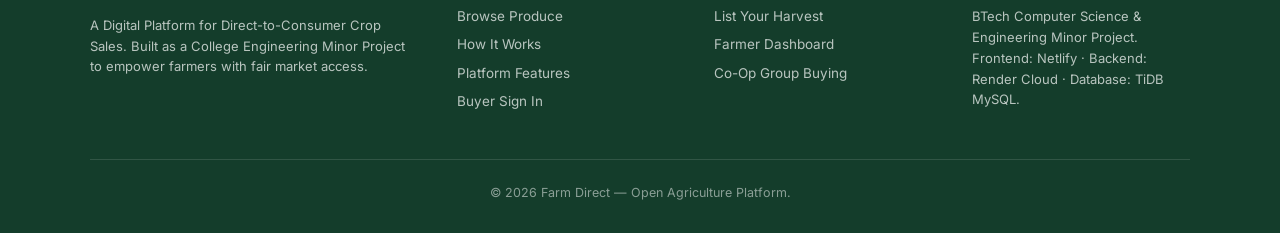
==== commit 00d97e09: "Redesign Farm Direct UI" ====
--- a/index.html
+++ b/index.html
@@ -4,13 +4,10 @@
 <head>
   <meta charset="UTF-8">
   <meta name="viewport" content="width=device-width, initial-scale=1.0">
-  <title>Farm Direct - Digital Marketplace for Direct-to-Consumer Crop Sales</title>
+  <title>Farm Direct — A Digital Platform for Direct-to-Consumer Crop Sales</title>
   <meta name="description"
-    content="Farm Direct connects farmers directly to buyers, ensuring fair crop prices by cutting out unnecessary intermediaries.">
+    content="Farm Direct connects farmers directly to consumers and wholesale buyers. 0% middlemen commission, verified QR crop traceability, and transparent pricing.">
   <link rel="preconnect" href="https://fonts.googleapis.com">
-  <link
-    href="https://fonts.googleapis.com/css2?family=Fraunces:opsz,wght@9..144,400;9..144,600&family=Work+Sans:wght@400;500;600;700&display=swap"
-    rel="stylesheet">
   <link rel="stylesheet" href="style.css">
 </head>
 
@@ -18,12 +15,24 @@
   <!-- Navigation -->
   <nav class="landing-nav">
     <div class="nav-container">
-      <a href="index.html" class="logo">Farm Direct</a>
+      <a href="index.html" class="brand-link">
+        <div class="brand-icon">
+          <svg width="22" height="22" viewBox="0 0 24 24" fill="none" stroke="currentColor" stroke-width="2.2">
+            <path d="M12 2a10 10 0 0 1 10 10c0 5.5-4.5 10-10 10S2 17.5 2 12A10 10 0 0 1 12 2z"/>
+            <path d="M7 13c3 0 7-2 9-8-2 6-4 9-9 9z"/>
+            <path d="M12 22V12"/>
+          </svg>
+        </div>
+        <div class="brand-meta">
+          <span class="brand-title">Farm Direct</span>
+          <span class="brand-tagline">Fair Agricultural Trade</span>
+        </div>
+      </a>
       <div class="nav-links">
         <a href="#marketplace" class="nav-link">Marketplace</a>
         <a href="#how-it-works" class="nav-link">How it Works</a>
         <a href="#features" class="nav-link">Features</a>
-        <a href="login.html" class="nav-link">Login</a>
+        <a href="login.html" class="nav-link" style="font-weight:600;">Log In</a>
         <a href="register.html" class="nav-button">Get Started</a>
       </div>
     </div>
@@ -33,22 +42,24 @@
     <!-- Hero Section -->
     <section class="hero-section">
       <div class="hero-content">
-        <div class="hero-tag"><span class="pulse-indicator"></span> Direct-to-Consumer Agriculture</div>
+        <div class="hero-tag">
+          <span class="pulse-dot"></span>
+          Direct-to-Consumer Agriculture
+        </div>
         <h1>Fresh from the farm, directly to your doorstep.</h1>
         <p class="hero-subtitle">
-          We connect local farmers directly with consumers and wholesale buyers. 
-          Zero middlemen commissions, 100% price transparency, and fresh, traceable produce.
+          We connect local agricultural growers directly with consumers, restaurants, and wholesale buyers. Zero intermediary commissions, 100% price transparency, and verified harvest origin.
         </p>
 
         <!-- Live Quick Search Bar -->
         <div class="hero-search-box">
-          <input type="text" id="landingSearchInput" placeholder="Search crops (e.g. Tomatoes, Basmati Rice, Mangoes)...">
-          <button id="landingSearchBtn" class="btn-primary">Browse Crops</button>
+          <input type="text" id="landingSearchInput" placeholder="Search fresh crops (e.g. Alphonso Mangoes, Tomatoes, Basmati Rice)..." autocomplete="off">
+          <button id="landingSearchBtn" class="btn-primary">Browse Produce</button>
         </div>
 
         <div class="hero-actions">
           <a href="register.html" class="btn-primary">Start Selling as Farmer</a>
-          <a href="login.html" class="btn-secondary">Buy Fresh Crops</a>
+          <a href="login.html" class="btn-secondary">Buy Fresh Harvest</a>
         </div>
 
         <div class="hero-highlights">
@@ -57,12 +68,12 @@
             <span>Direct Fair Trade</span>
           </div>
           <div class="highlight-item">
-            <strong>QR Traceable</strong>
-            <span>Verified Harvest Origin</span>
+            <strong>QR Verified</strong>
+            <span>Tamper-Resistant Origin</span>
           </div>
           <div class="highlight-item">
-            <strong>Live Bidding</strong>
-            <span>B2B Price Negotiation</span>
+            <strong>Live Negotiations</strong>
+            <span>Direct Buyer-Grower Bids</span>
           </div>
         </div>
       </div>
@@ -70,11 +81,11 @@
       <div class="hero-image">
         <div class="hero-card">
           <div class="hero-card-header">
-            <span class="pulse-indicator"></span> Live Transparency Index
+            <span class="pulse-dot"></span> Live Transparency Metric
           </div>
           <div class="hero-card-stat">
             <span class="stat-number">+35%</span>
-            <span class="stat-label">Higher Farmer Earnings</span>
+            <span class="stat-label">Higher Farmer Realized Income</span>
           </div>
           <div class="hero-card-badge">Middlemen Fee Eliminated</div>
         </div>
@@ -85,47 +96,47 @@
     <section id="how-it-works" class="how-it-works-section">
       <div class="section-container">
         <div class="section-header">
-          <span class="section-badge">Simple & Transparent</span>
+          <span class="section-badge">Transparent Ecosystem</span>
           <h2>How Farm Direct Works</h2>
-          <p>Cutting out multi-tiered brokers to return full market value to growers.</p>
+          <p>Eliminating multi-tiered brokers to return full market value to hardworking growers.</p>
         </div>
 
         <div class="steps-grid">
           <div class="step-card">
             <div class="step-num">01</div>
-            <h3>Farmer Lists Harvest</h3>
-            <p>Farmers list fresh crops with high-res photos, harvest dates, quantities, and per-kg rates. They can optionally enable live price negotiation or bulk group-buying.</p>
+            <h3>Farmer Publishes Harvest</h3>
+            <p>Farmers list produce with authentic photos, harvest dates, quantities, and per-kg rates. They can optionally enable live price negotiation or bulk group-buying campaigns.</p>
           </div>
           <div class="step-card">
             <div class="step-num">02</div>
             <h3>Buyer Discovers & Connects</h3>
-            <p>Buyers browse verified crop listings, scan QR codes for harvest traceability, and place orders directly or submit negotiation counteroffers.</p>
+            <p>Buyers explore verified crop listings, scan QR codes for tamper-resistant traceability certificates, and place direct orders or negotiate custom bulk counteroffers.</p>
           </div>
           <div class="step-card">
             <div class="step-num">03</div>
-            <h3>Direct Delivery & Fulfillment</h3>
-            <p>Orders are confirmed with live timeline tracking. Real-time buyer-farmer messaging ensures total transparency from field to fork.</p>
-          </div>
-        </div>
-      </div>
-    </section>
-
-    <!-- Live Marketplace Produce Highlights (Loaded from real API) -->
+            <h3>Direct Fulfillment & Tracking</h3>
+            <p>Orders are confirmed with live timeline tracking. Real-time buyer-farmer direct messaging ensures complete transparency from field to fork.</p>
+          </div>
+        </div>
+      </div>
+    </section>
+
+    <!-- Live Marketplace Produce Highlights (Loaded dynamically from API) -->
     <section id="marketplace" class="marketplace-preview-section">
       <div class="section-container">
         <div class="section-header">
-          <span class="section-badge">Live Market</span>
+          <span class="section-badge">Live Produce Catalog</span>
           <h2>Featured Crop Listings</h2>
-          <p>Real-time produce available directly from verified farmers across the country.</p>
+          <p>Real-time produce available directly from verified farmers across regions.</p>
         </div>
 
         <div id="landingCropGrid" class="landing-crops-grid">
           <!-- Populated dynamically from /api/crops -->
-          <div class="crop-loading-placeholder">Loading real marketplace listings...</div>
+          <div class="notif-empty" style="grid-column: 1 / -1;">Connecting to live agricultural registry...</div>
         </div>
 
         <div class="marketplace-cta">
-          <a href="register.html" class="btn-primary">View All Listings & Place Orders</a>
+          <a href="register.html" class="btn-primary">View All Listings & Place Orders →</a>
         </div>
       </div>
     </section>
@@ -134,28 +145,28 @@
     <section id="features" class="features-section">
       <div class="section-container">
         <div class="section-header">
-          <span class="section-badge">Next-Gen Marketplace</span>
+          <span class="section-badge">Technology for Agriculture</span>
           <h2>Engineered for Agricultural Fairness</h2>
-          <p>Modern e-commerce tools built specifically for agricultural produce.</p>
+          <p>Modern e-commerce tools built specifically to protect and empower crop growers.</p>
         </div>
 
         <div class="feature-grid">
           <div class="feature-card">
             <div class="feature-icon">🤝</div>
-            <h3>Real-Time Bidding & Offers</h3>
-            <p>Farmers set optional reserve prices while buyers can negotiate bulk rates with validated counteroffers and automatic order conversion.</p>
-          </div>
-
-          <div class="feature-card">
-            <div class="feature-icon">📦</div>
+            <h3>Real-Time B2B Price Negotiation</h3>
+            <p>Farmers set optional reserve prices while buyers can negotiate bulk rates with validated counteroffers and automatic order conversion upon mutual agreement.</p>
+          </div>
+
+          <div class="feature-card">
+            <div class="feature-icon">👥</div>
             <h3>Community Group Buying</h3>
-            <p>Buyers pool orders together to hit quantity targets and unlock wholesale discounts, bringing co-op purchasing power to everyone.</p>
-          </div>
-
-          <div class="feature-card">
-            <div class="feature-icon">🔍</div>
+            <p>Buyers pool orders together to hit quantity targets and unlock wholesale discounts, bringing co-op purchasing power to everyday consumers.</p>
+          </div>
+
+          <div class="feature-card">
+            <div class="feature-icon">🛡️</div>
             <h3>QR Crop Traceability</h3>
-            <p>Every listing generates a scannable QR code linking to a tamper-resistant public traceability certificate showing farm origin and harvest date.</p>
+            <p>Every harvest produces a scannable QR code linking to a tamper-resistant public traceability certificate validating farm origin and harvest freshness.</p>
           </div>
 
           <div class="feature-card">
@@ -166,14 +177,14 @@
 
           <div class="feature-card">
             <div class="feature-icon">📊</div>
-            <h3>Farmer Analytics & Stock Control</h3>
-            <p>Farmers track revenue, order fulfillment stages, incoming negotiations, and automated low-stock warnings.</p>
+            <h3>Farmer Sales Analytics</h3>
+            <p>Growers track delivered revenue, order fulfillment stages, incoming buyer proposals, and automated low-stock warnings.</p>
           </div>
 
           <div class="feature-card">
             <div class="feature-icon">🔔</div>
             <h3>Persistent Notifications</h3>
-            <p>Never miss a buyer offer, order status change, or message with real-time updates and unread alerts.</p>
+            <p>Never miss a purchase order, status update, counteroffer, or message with real-time in-app notification indicators.</p>
           </div>
         </div>
       </div>
@@ -184,19 +195,21 @@
       <div class="section-container">
         <div class="transparency-card">
           <div class="transparency-content">
-            <h2>The Direct-to-Consumer Difference</h2>
-            <p>Traditional agricultural supply chains pass produce through 4–6 intermediaries (village agents, commission brokers, wholesale APMC mandis, secondary distributors, retail shops), each extracting a margin while adding transit delay.</p>
+            <h2>The Direct-to-Consumer Advantage</h2>
+            <p>Traditional agricultural supply chains pass produce through 4–6 intermediaries (village agents, commission brokers, wholesale APMC mandis, secondary distributors, retail shops), each extracting margins while adding transit delays.</p>
             <div class="comparison-bars">
               <div class="comp-bar-item">
-                <div class="comp-label"><span>Traditional Mandi System: Farmer gets</span> <strong>35% - 45%</strong></div>
+                <div class="comp-label"><span>Traditional Mandi System: Grower gets</span> <strong>35% – 45%</strong></div>
                 <div class="bar-track"><div class="bar-fill traditional" style="width: 40%"></div></div>
               </div>
               <div class="comp-bar-item">
-                <div class="comp-label"><span>Farm Direct Platform: Farmer gets</span> <strong>95% - 100%</strong></div>
+                <div class="comp-label"><span>Farm Direct Platform: Grower gets</span> <strong>95% – 100%</strong></div>
                 <div class="bar-track"><div class="bar-fill direct" style="width: 98%"></div></div>
               </div>
             </div>
-            <a href="register.html" class="btn-primary" style="margin-top: 24px;">Join the Movement</a>
+            <div style="margin-top: 24px;">
+              <a href="register.html" class="btn-primary" style="width:auto; padding:12px 28px;">Join the Direct Agriculture Movement</a>
+            </div>
           </div>
         </div>
       </div>
@@ -208,37 +221,36 @@
     <div class="footer-container">
       <div class="footer-col">
         <div class="logo">Farm Direct</div>
-        <p>A Digital Platform for Direct-to-Consumer Crop Sales. Built as a College Engineering Minor Project to empower Indian farmers.</p>
+        <p>A Digital Platform for Direct-to-Consumer Crop Sales. Built as a College Engineering Minor Project to empower farmers with fair market access.</p>
       </div>
       <div class="footer-col">
-        <strong>Quick Links</strong>
-        <a href="#marketplace">Marketplace</a>
+        <strong>Marketplace</strong>
+        <a href="#marketplace">Browse Produce</a>
         <a href="#how-it-works">How It Works</a>
-        <a href="#features">Features</a>
-        <a href="login.html">Login</a>
-        <a href="register.html">Register</a>
+        <a href="#features">Platform Features</a>
+        <a href="login.html">Buyer Sign In</a>
       </div>
       <div class="footer-col">
-        <strong>Farmer Tools</strong>
-        <a href="register.html">List Crops</a>
+        <strong>Farmer Console</strong>
+        <a href="register.html">List Your Harvest</a>
         <a href="login.html">Farmer Dashboard</a>
-        <a href="login.html">Group Buying Manager</a>
+        <a href="login.html">Co-Op Group Buying</a>
       </div>
       <div class="footer-col">
-        <strong>Project Information</strong>
+        <strong>Project Specs</strong>
         <p>BTech Computer Science & Engineering Minor Project.</p>
-        <p>Frontend: Netlify · Backend: Render · Database: TiDB Cloud.</p>
+        <p>Frontend: Netlify · Backend: Render Cloud · Database: TiDB MySQL.</p>
       </div>
     </div>
     <div class="footer-bottom">
-      © 2026 Farm Direct. Free Open Agriculture Initiative.
+      © 2026 Farm Direct — Open Agriculture Platform.
     </div>
   </footer>
 
   <script src="config.js"></script>
   <script src="ui.js"></script>
   <script>
-    // Initialize AI Assistant for visitors
+    // Initialize AI Assistant widget for visitors
     initAIAssistant();
 
     // Fetch and display real live crop listings from API
@@ -250,7 +262,7 @@
         const crops = await res.json();
 
         if (!crops || crops.length === 0) {
-          grid.innerHTML = '<div class="crop-loading-placeholder">Marketplace is active. Farmers will be listing new harvests soon!</div>';
+          grid.innerHTML = '<div class="empty-state" style="grid-column: 1 / -1;">Marketplace is live. Local farmers will be publishing new harvests soon!</div>';
           return;
         }
 
@@ -260,7 +272,7 @@
           const hasImage = crop.image && crop.image.startsWith('data:image/jpeg;base64,');
           const imageHtml = hasImage
             ? `<img src="${crop.image}" alt="${escapeHtml(crop.crop_name)}" class="crop-card-img" loading="lazy">`
-            : `<div class="crop-card-img placeholder"><span class="placeholder-icon">🌱</span><span>Fresh produce</span></div>`;
+            : `<div class="crop-card-img placeholder"><svg width="24" height="24" viewBox="0 0 24 24" fill="none" stroke="currentColor" stroke-width="2"><path d="M12 2a10 10 0 0 1 10 10c0 5.5-4.5 10-10 10S2 17.5 2 12A10 10 0 0 1 12 2z"/></svg><span>Fresh Produce</span></div>`;
 
           return `
             <div class="crop-card">
@@ -269,18 +281,24 @@
                 <strong>${escapeHtml(crop.crop_name)}</strong>
                 <span class="category-badge">${escapeHtml(crop.category || 'Other')}</span>
               </div>
-              <div class="crop-meta">₹${escapeHtml(crop.price_per_kg)}/kg · Farmer: ${escapeHtml(crop.farmer_name)} (${escapeHtml(crop.location || 'India')})</div>
-              ${crop.harvest_date ? `<div class="crop-harvest-date">Harvested: ${formatDate(crop.harvest_date)}</div>` : ''}
-              <p style="margin: 6px 0 16px; font-size: 14px;">${crop.description ? escapeHtml(crop.description.slice(0, 80)) + (crop.description.length > 80 ? '...' : '') : 'Direct from farm harvest.'}</p>
-              <div class="landing-card-actions">
-                <a href="login.html" class="btn-primary btn-small">Order Now</a>
-                ${crop.traceability_code ? `<a href="traceability.html?code=${crop.traceability_code}" class="btn-secondary btn-small">Verify QR Origin</a>` : ''}
+              <div class="crop-meta-row">
+                <span class="crop-price-highlight">₹${escapeHtml(crop.price_per_kg)}</span>
+                <span class="crop-unit-text">/ kg</span>
+              </div>
+              <div class="crop-farmer-meta">
+                Farmer: <strong>${escapeHtml(crop.farmer_name)}</strong> (${escapeHtml(crop.location || 'India')})
+              </div>
+              ${crop.harvest_date ? `<div class="crop-harvest-date">📅 Harvested: ${formatDate(crop.harvest_date)}</div>` : ''}
+              <p style="margin: 6px 0 14px; font-size: 13px; line-height: 1.4;">${crop.description ? escapeHtml(crop.description.slice(0, 80)) + (crop.description.length > 80 ? '...' : '') : 'Direct from farm harvest.'}</p>
+              <div style="display:flex; gap:8px; margin-top:auto;">
+                <a href="login.html" class="btn-primary btn-small" style="flex:1;">Order Now</a>
+                ${crop.traceability_code ? `<a href="traceability.html?code=${crop.traceability_code}" class="btn-secondary btn-small" style="flex:1;">Verify QR</a>` : ''}
               </div>
             </div>
           `;
         }).join('');
       } catch (err) {
-        grid.innerHTML = '<div class="crop-loading-placeholder">Could not load live crops right now. Please explore dashboard listings.</div>';
+        grid.innerHTML = '<div class="empty-state" style="grid-column: 1 / -1;">Connecting to marketplace... Log in to view all direct farm listings.</div>';
       }
     }
 
@@ -290,13 +308,14 @@
     const searchInput = document.getElementById('landingSearchInput');
     const searchBtn = document.getElementById('landingSearchBtn');
     function triggerLandingSearch() {
-      const q = searchInput.value.trim();
       window.location.href = `login.html`;
     }
-    searchBtn.addEventListener('click', triggerLandingSearch);
-    searchInput.addEventListener('keypress', (e) => {
-      if (e.key === 'Enter') triggerLandingSearch();
-    });
+    if (searchBtn) searchBtn.addEventListener('click', triggerLandingSearch);
+    if (searchInput) {
+      searchInput.addEventListener('keypress', (e) => {
+        if (e.key === 'Enter') triggerLandingSearch();
+      });
+    }
   </script>
 </body>
 
--- a/style.css
+++ b/style.css
@@ -1,490 +1,1642 @@
+/* ==========================================================================
+   FARM DIRECT — PROFESSIONAL AGRICULTURE MARKETPLACE DESIGN SYSTEM
+   ========================================================================== */
+
+@import url('https://fonts.googleapis.com/css2?family=Inter:wght@300;400;500;600;700&family=Plus+Jakarta+Sans:wght@500;600;700;800&display=swap');
+
 :root {
-  /* Colors */
-  --bg: #F4F6EF;
-  --surface: #FFFFFF;
-  --ink: #202A1C;
-  --ink-soft: #5B6355;
-  --leaf: #3F6B2E;
-  --leaf-dark: #2A4A1F;
-  --harvest: #D9862E;
-  --harvest-dark: #B97125;
-  --wheat: #EFE6C9;
-  --border: #DDE3D2;
-  --danger: #B23A2E;
-  --danger-bg: #FBEAE7;
-
+  /* Brand Palette: Deep Forest Green & Fresh Agricultural Green */
+  --primary: #143D2B;             /* Deep forest green */
+  --primary-hover: #0E2E20;
+  --primary-light: #1E553D;
+  --primary-subtle: #E8F5E9;
+  
+  --secondary: #2E7D32;           /* Fresh agricultural green */
+  --secondary-hover: #256628;
+  --secondary-subtle: #F1F8F2;
+  
+  --accent: #D97706;              /* Harvest golden amber */
+  --accent-hover: #B45309;
+  --accent-subtle: #FEF3C7;
+  
+  /* Neutral Palette */
+  --bg-app: #F7F9F6;              /* Warm off-white / light neutral */
+  --surface: #FFFFFF;             /* Crisp white card surface */
+  --surface-alt: #F1F5F0;
+  --surface-hover: #F8FAF7;
+  
+  --border: #E2E8F0;              /* Subtle borders */
+  --border-light: #EDF2EE;
+  --border-focus: #2E7D32;
+  
+  /* Text & Inks */
+  --ink: #19211D;                 /* Dark charcoal */
+  --ink-soft: #55655D;            /* Muted gray secondary */
+  --ink-muted: #8A9A90;           /* Subtle tertiary */
+  --ink-inverted: #FFFFFF;
+  
+  /* Semantic Status Colors */
+  --status-pending-bg: #FEF3C7;
+  --status-pending-text: #92400E;
+  --status-accepted-bg: #E0F2FE;
+  --status-accepted-text: #0369A1;
+  --status-processing-bg: #EDE9FE;
+  --status-processing-text: #6D28D9;
+  --status-shipped-bg: #F3E8FF;
+  --status-shipped-text: #7E22CE;
+  --status-delivered-bg: #DCFCE7;
+  --status-delivered-text: #15803D;
+  --status-cancelled-bg: #FEE2E2;
+  --status-cancelled-text: #B91C1C;
+  
+  --danger: #DC2626;
+  --danger-bg: #FEF2F2;
+  --danger-border: #FCA5A5;
+  
+  /* Dimensions & Spacing */
+  --sidebar-width: 260px;
+  --sidebar-collapsed-width: 74px;
+  --header-height: 70px;
+  --main-padding: 30px;
+  --radius-sm: 6px;
+  --radius-md: 10px;
+  --radius-lg: 14px;
+  --radius-xl: 20px;
+  --radius-full: 9999px;
+  
+  /* Shadows */
+  --shadow-xs: 0 1px 2px rgba(18, 40, 24, 0.04);
+  --shadow-sm: 0 1px 3px rgba(18, 40, 24, 0.06), 0 1px 2px rgba(18, 40, 24, 0.04);
+  --shadow-md: 0 4px 14px rgba(18, 40, 24, 0.06), 0 1px 3px rgba(18, 40, 24, 0.03);
+  --shadow-lg: 0 12px 28px rgba(18, 40, 24, 0.09), 0 4px 10px rgba(18, 40, 24, 0.04);
+  --shadow-xl: 0 20px 40px rgba(18, 40, 24, 0.12);
+  
+  /* Transitions */
+  --transition: 0.2s cubic-bezier(0.4, 0, 0.2, 1);
+  --transition-slow: 0.3s cubic-bezier(0.4, 0, 0.2, 1);
+  
   /* Typography */
-  --font-serif: 'Fraunces', serif;
-  --font-sans: 'Work Sans', sans-serif;
-
-  /* Effects */
-  --shadow-sm: 0 2px 8px rgba(32, 42, 28, 0.05);
-  --shadow-md: 0 4px 16px rgba(32, 42, 28, 0.08);
-  --shadow-lg: 0 12px 32px rgba(32, 42, 28, 0.12);
-  --transition: 0.2s cubic-bezier(0.4, 0, 0.2, 1);
-}
-
-* {
+  --font-sans: 'Inter', -apple-system, BlinkMacSystemFont, 'Segoe UI', Roboto, sans-serif;
+  --font-heading: 'Plus Jakarta Sans', var(--font-sans);
+}
+
+/* ==========================================================================
+   CSS RESET & BASE STYLES
+   ========================================================================== */
+*, *::before, *::after {
   box-sizing: border-box;
   margin: 0;
   padding: 0;
 }
 
+html {
+  font-size: 15px;
+  scroll-behavior: smooth;
+}
+
 body {
   font-family: var(--font-sans);
-  background: var(--bg);
+  background-color: var(--bg-app);
   color: var(--ink);
+  line-height: 1.5;
+  -webkit-font-smoothing: antialiased;
+  -moz-osx-font-smoothing: grayscale;
   min-height: 100vh;
+}
+
+h1, h2, h3, h4, h5, h6 {
+  font-family: var(--font-heading);
+  color: var(--ink);
+  font-weight: 700;
+  line-height: 1.25;
+}
+
+p {
+  color: var(--ink-soft);
+  line-height: 1.6;
+}
+
+a {
+  color: var(--secondary);
+  text-decoration: none;
+  transition: var(--transition);
+}
+
+a:hover {
+  color: var(--primary);
+}
+
+svg {
+  display: inline-block;
+  vertical-align: middle;
+  flex-shrink: 0;
+}
+
+/* ==========================================================================
+   AUTHENTICATED DASHBOARD SHELL (LEFT SIDEBAR + TOP HEADER)
+   ========================================================================== */
+.dashboard-layout {
+  display: flex;
+  min-height: 100vh;
+  background-color: var(--bg-app);
+  position: relative;
+}
+
+/* Mobile Backdrop */
+.sidebar-backdrop {
+  position: fixed;
+  inset: 0;
+  background-color: rgba(18, 40, 24, 0.45);
+  backdrop-filter: blur(4px);
+  z-index: 998;
+  opacity: 0;
+  pointer-events: none;
+  transition: opacity var(--transition-slow);
+}
+
+.sidebar-backdrop.active {
+  opacity: 1;
+  pointer-events: auto;
+}
+
+/* Persistent Left Sidebar */
+.app-sidebar {
+  width: var(--sidebar-width);
+  height: 100vh;
+  position: fixed;
+  top: 0;
+  left: 0;
+  background: var(--surface);
+  border-right: 1px solid var(--border);
   display: flex;
   flex-direction: column;
-  -webkit-font-smoothing: antialiased;
-}
-
-h1, h2, h3, .logo {
-  font-family: var(--font-serif);
+  z-index: 999;
+  transition: width var(--transition-slow), transform var(--transition-slow);
+  overflow: hidden;
+  box-shadow: var(--shadow-sm);
+}
+
+/* Sidebar Collapsed State */
+.dashboard-layout.sidebar-collapsed .app-sidebar {
+  width: var(--sidebar-collapsed-width);
+}
+
+/* Sidebar Brand Header */
+.sidebar-header {
+  height: var(--header-height);
+  padding: 0 18px;
+  display: flex;
+  align-items: center;
+  justify-content: space-between;
+  border-bottom: 1px solid var(--border-light);
+  flex-shrink: 0;
+}
+
+.brand-link {
+  display: flex;
+  align-items: center;
+  gap: 12px;
+  text-decoration: none;
+  overflow: hidden;
+}
+
+.brand-icon {
+  width: 40px;
+  height: 40px;
+  border-radius: var(--radius-md);
+  background: linear-gradient(135deg, var(--primary), var(--secondary));
+  color: white;
+  display: flex;
+  align-items: center;
+  justify-content: center;
+  flex-shrink: 0;
+  box-shadow: 0 4px 10px rgba(20, 61, 43, 0.25);
+}
+
+.brand-meta {
+  display: flex;
+  flex-direction: column;
+  white-space: nowrap;
+  transition: opacity var(--transition);
+}
+
+.brand-title {
+  font-family: var(--font-heading);
+  font-size: 17px;
+  font-weight: 800;
+  color: var(--primary);
+  letter-spacing: -0.3px;
+  line-height: 1.1;
+}
+
+.brand-tagline {
+  font-size: 11px;
+  color: var(--ink-muted);
+  font-weight: 500;
+  text-transform: uppercase;
+  letter-spacing: 0.5px;
+}
+
+.sidebar-collapse-btn {
+  width: 32px;
+  height: 32px;
+  border-radius: var(--radius-sm);
+  border: 1px solid var(--border);
+  background: var(--surface);
+  color: var(--ink-soft);
+  display: flex;
+  align-items: center;
+  justify-content: center;
+  cursor: pointer;
+  padding: 0;
+  margin: 0;
+  transition: var(--transition);
+  flex-shrink: 0;
+}
+
+.sidebar-collapse-btn:hover {
+  background: var(--surface-alt);
+  color: var(--primary);
+  border-color: var(--secondary);
+}
+
+.sidebar-collapse-btn svg {
+  transition: transform var(--transition-slow);
+}
+
+.dashboard-layout.sidebar-collapsed .sidebar-collapse-btn svg {
+  transform: rotate(180deg);
+}
+
+.dashboard-layout.sidebar-collapsed .brand-meta {
+  opacity: 0;
+  pointer-events: none;
+  width: 0;
+}
+
+/* Sidebar Navigation Items */
+.sidebar-nav {
+  flex: 1;
+  overflow-y: auto;
+  overflow-x: hidden;
+  padding: 16px 12px;
+  display: flex;
+  flex-direction: column;
+  gap: 20px;
+}
+
+.sidebar-nav::-webkit-scrollbar {
+  width: 4px;
+}
+
+.sidebar-nav::-webkit-scrollbar-thumb {
+  background: var(--border);
+  border-radius: var(--radius-full);
+}
+
+.nav-group {
+  display: flex;
+  flex-direction: column;
+  gap: 4px;
+}
+
+.nav-group-label {
+  font-size: 10.5px;
+  font-weight: 700;
+  color: var(--ink-muted);
+  text-transform: uppercase;
+  letter-spacing: 0.8px;
+  padding: 4px 12px 6px;
+  white-space: nowrap;
+  transition: opacity var(--transition);
+}
+
+.dashboard-layout.sidebar-collapsed .nav-group-label {
+  opacity: 0;
+  height: 0;
+  padding: 0;
+  overflow: hidden;
+}
+
+.nav-item {
+  display: flex;
+  align-items: center;
+  gap: 12px;
+  padding: 10px 14px;
+  border-radius: var(--radius-md);
+  color: var(--ink-soft);
+  font-size: 13.5px;
+  font-weight: 500;
+  text-decoration: none;
+  border: none;
+  background: transparent;
+  cursor: pointer;
+  width: 100%;
+  text-align: left;
+  transition: var(--transition);
+  position: relative;
+  white-space: nowrap;
+}
+
+.nav-item:hover {
+  background-color: var(--surface-alt);
+  color: var(--primary);
+}
+
+.nav-item.active {
+  background-color: var(--primary-subtle);
+  color: var(--primary);
+  font-weight: 600;
+}
+
+.nav-item.active::before {
+  content: '';
+  position: absolute;
+  left: 0;
+  top: 8px;
+  bottom: 8px;
+  width: 3.5px;
+  background-color: var(--secondary);
+  border-radius: 0 var(--radius-sm) var(--radius-sm) 0;
+}
+
+.nav-item-icon {
+  width: 20px;
+  height: 20px;
+  display: flex;
+  align-items: center;
+  justify-content: center;
+  flex-shrink: 0;
+  color: inherit;
+}
+
+.nav-item-label {
+  flex: 1;
+  transition: opacity var(--transition);
+}
+
+.dashboard-layout.sidebar-collapsed .nav-item-label {
+  opacity: 0;
+  width: 0;
+  pointer-events: none;
+}
+
+.nav-item-badge {
+  padding: 2px 8px;
+  border-radius: var(--radius-full);
+  font-size: 11px;
+  font-weight: 700;
+  background-color: var(--accent);
+  color: white;
+  margin-left: auto;
+  transition: opacity var(--transition);
+}
+
+.dashboard-layout.sidebar-collapsed .nav-item-badge {
+  position: absolute;
+  top: 6px;
+  right: 10px;
+  padding: 2px 5px;
+  font-size: 10px;
+}
+
+/* Accessible Tooltip on Collapsed Sidebar */
+.dashboard-layout.sidebar-collapsed .nav-item {
+  justify-content: center;
+  padding: 12px;
+  position: relative;
+}
+
+.dashboard-layout.sidebar-collapsed .nav-item:hover::after {
+  content: attr(data-tooltip);
+  position: absolute;
+  left: calc(var(--sidebar-collapsed-width) + 8px);
+  top: 50%;
+  transform: translateY(-50%);
+  background: var(--ink);
+  color: white;
+  padding: 6px 12px;
+  border-radius: var(--radius-sm);
+  font-size: 12px;
+  font-weight: 500;
+  white-space: nowrap;
+  z-index: 1000;
+  box-shadow: var(--shadow-md);
+  pointer-events: none;
+}
+
+/* Sidebar Footer & User Profile */
+.sidebar-footer {
+  padding: 14px;
+  border-top: 1px solid var(--border-light);
+  display: flex;
+  align-items: center;
+  justify-content: space-between;
+  gap: 10px;
+  background: var(--surface);
+  flex-shrink: 0;
+}
+
+.sidebar-user {
+  display: flex;
+  align-items: center;
+  gap: 10px;
+  overflow: hidden;
+  text-decoration: none;
+  flex: 1;
+}
+
+.user-avatar {
+  width: 38px;
+  height: 38px;
+  border-radius: var(--radius-full);
+  background: linear-gradient(135deg, #3B82F6, #1D4ED8);
+  color: white;
+  display: flex;
+  align-items: center;
+  justify-content: center;
+  font-weight: 700;
+  font-size: 13.5px;
+  flex-shrink: 0;
+  box-shadow: 0 2px 6px rgba(59, 130, 246, 0.3);
+}
+
+.user-avatar.farmer {
+  background: linear-gradient(135deg, #10B981, #047857);
+  box-shadow: 0 2px 6px rgba(16, 185, 129, 0.3);
+}
+
+.user-avatar.buyer {
+  background: linear-gradient(135deg, #3B82F6, #1D4ED8);
+}
+
+.sidebar-user-details {
+  display: flex;
+  flex-direction: column;
+  overflow: hidden;
+  white-space: nowrap;
+  transition: opacity var(--transition);
+}
+
+.sidebar-user-name {
+  font-size: 13px;
   font-weight: 600;
   color: var(--ink);
-}
-
-h2 { font-size: 28px; margin-bottom: 8px; }
-h3 { font-size: 20px; margin: 32px 0 16px; }
-
-p { color: var(--ink-soft); line-height: 1.6; }
-a { color: var(--leaf); text-decoration: none; transition: var(--transition); }
-a:hover { color: var(--leaf-dark); }
+  overflow: hidden;
+  text-overflow: ellipsis;
+}
+
+.sidebar-user-role {
+  font-size: 11px;
+  color: var(--ink-muted);
+  text-transform: capitalize;
+}
+
+.sidebar-logout-btn {
+  width: 34px;
+  height: 34px;
+  border-radius: var(--radius-sm);
+  border: 1px solid var(--border);
+  background: var(--surface);
+  color: var(--ink-soft);
+  display: flex;
+  align-items: center;
+  justify-content: center;
+  cursor: pointer;
+  padding: 0;
+  margin: 0;
+  transition: var(--transition);
+  flex-shrink: 0;
+}
+
+.sidebar-logout-btn:hover {
+  background: var(--danger-bg);
+  color: var(--danger);
+  border-color: var(--danger-border);
+}
+
+.dashboard-layout.sidebar-collapsed .sidebar-user-details {
+  opacity: 0;
+  width: 0;
+  pointer-events: none;
+}
+
+.dashboard-layout.sidebar-collapsed .sidebar-footer {
+  justify-content: center;
+  padding: 12px 6px;
+}
+
+.dashboard-layout.sidebar-collapsed .sidebar-logout-btn {
+  display: none;
+}
 
 /* ==========================================================================
-   APP NAVIGATION
+   MAIN CONTENT AREA & TOP HEADER
    ========================================================================== */
-.app-nav, .landing-nav {
-  background: var(--surface);
+.main-wrapper {
+  flex: 1;
+  margin-left: var(--sidebar-width);
+  display: flex;
+  flex-direction: column;
+  min-width: 0;
+  transition: margin-left var(--transition-slow);
+}
+
+.dashboard-layout.sidebar-collapsed .main-wrapper {
+  margin-left: var(--sidebar-collapsed-width);
+}
+
+/* Top Header */
+.top-header {
+  height: var(--header-height);
+  background: rgba(255, 255, 255, 0.95);
+  backdrop-filter: blur(8px);
   border-bottom: 1px solid var(--border);
   position: sticky;
   top: 0;
-  z-index: 100;
-  box-shadow: var(--shadow-sm);
-}
-
-.nav-container {
-  max-width: 1000px;
-  margin: 0 auto;
-  padding: 16px 24px;
-  display: flex;
+  z-index: 50;
+  display: flex;
+  align-items: center;
   justify-content: space-between;
-  align-items: center;
-}
-
-.logo {
-  font-size: 24px;
-  color: var(--leaf-dark);
-  text-decoration: none;
-  font-weight: 600;
-}
-
-.user-menu {
+  padding: 0 var(--main-padding);
+  box-shadow: var(--shadow-xs);
+}
+
+.header-left {
   display: flex;
   align-items: center;
   gap: 16px;
 }
 
-.user-greeting {
+.mobile-menu-btn {
+  display: none;
+  width: 38px;
+  height: 38px;
+  border-radius: var(--radius-md);
+  border: 1px solid var(--border);
+  background: var(--surface);
+  color: var(--ink);
+  align-items: center;
+  justify-content: center;
+  cursor: pointer;
+  padding: 0;
+  margin: 0;
+  transition: var(--transition);
+}
+
+.mobile-menu-btn:hover {
+  background: var(--surface-alt);
+  color: var(--primary);
+}
+
+.header-breadcrumbs {
+  display: flex;
+  align-items: center;
+  gap: 8px;
   font-size: 14px;
+}
+
+.breadcrumb-root {
+  color: var(--ink-muted);
+  font-weight: 500;
+}
+
+.breadcrumb-separator {
+  color: var(--border);
+}
+
+.breadcrumb-current {
+  font-family: var(--font-heading);
+  color: var(--ink);
+  font-weight: 700;
+  font-size: 16px;
+}
+
+/* Header Center Search */
+.header-center {
+  flex: 1;
+  max-width: 420px;
+  margin: 0 24px;
+}
+
+.header-search-box {
+  display: flex;
+  align-items: center;
+  background: var(--bg-app);
+  border: 1px solid var(--border);
+  border-radius: var(--radius-full);
+  padding: 6px 16px;
+  gap: 10px;
+  transition: var(--transition);
+}
+
+.header-search-box:focus-within {
+  background: var(--surface);
+  border-color: var(--secondary);
+  box-shadow: 0 0 0 3px rgba(46, 125, 50, 0.12);
+}
+
+.header-search-box svg {
+  color: var(--ink-muted);
+}
+
+.header-search-box input {
+  border: none;
+  background: transparent;
+  width: 100%;
+  padding: 4px 0;
+  margin: 0;
+  font-size: 13.5px;
+  color: var(--ink);
+  outline: none;
+}
+
+/* Header Right Actions */
+.header-right {
+  display: flex;
+  align-items: center;
+  gap: 14px;
+}
+
+/* Notification Bell Dropdown */
+.notif-container {
+  position: relative;
+}
+
+.notif-bell-btn {
+  width: 40px;
+  height: 40px;
+  border-radius: var(--radius-full);
+  border: 1px solid var(--border);
+  background: var(--surface);
   color: var(--ink-soft);
+  display: flex;
+  align-items: center;
+  justify-content: center;
+  cursor: pointer;
+  padding: 0;
+  margin: 0;
+  position: relative;
+  transition: var(--transition);
+}
+
+.notif-bell-btn:hover {
+  background: var(--surface-alt);
+  color: var(--primary);
+  border-color: var(--secondary);
+}
+
+.notif-badge {
+  position: absolute;
+  top: -2px;
+  right: -2px;
+  background: var(--danger);
+  color: white;
+  font-size: 10px;
+  font-weight: 700;
+  border-radius: var(--radius-full);
+  padding: 2px 5px;
+  line-height: 1;
+  border: 2px solid var(--surface);
+  box-shadow: var(--shadow-xs);
+}
+
+.notif-dropdown {
+  position: absolute;
+  top: calc(100% + 10px);
+  right: 0;
+  width: 360px;
+  max-width: 90vw;
+  background: var(--surface);
+  border: 1px solid var(--border);
+  border-radius: var(--radius-lg);
+  box-shadow: var(--shadow-lg);
+  z-index: 1000;
   display: none;
-}
-
-@media (min-width: 600px) {
-  .user-greeting { display: inline; }
-}
-
-.role-badge {
-  display: inline-block;
+  flex-direction: column;
+  overflow: hidden;
+  animation: dropdownIn 0.2s cubic-bezier(0.2, 0.8, 0.2, 1);
+}
+
+.notif-dropdown.show {
+  display: flex;
+}
+
+@keyframes dropdownIn {
+  from { opacity: 0; transform: translateY(-8px) scale(0.97); }
+  to { opacity: 1; transform: translateY(0) scale(1); }
+}
+
+.notif-header {
+  padding: 14px 18px;
+  border-bottom: 1px solid var(--border);
+  display: flex;
+  justify-content: space-between;
+  align-items: center;
+  background: var(--surface);
+}
+
+.notif-header strong {
+  font-size: 14px;
+  font-weight: 700;
+  color: var(--ink);
+}
+
+.notif-mark-read {
+  background: transparent;
+  border: none;
+  color: var(--secondary);
   font-size: 12px;
   font-weight: 600;
-  padding: 4px 10px;
-  border-radius: 100px;
-  background: var(--wheat);
-  color: #7A5A1E;
+  cursor: pointer;
+  padding: 0;
+  margin: 0;
+  width: auto;
+}
+
+.notif-mark-read:hover {
+  text-decoration: underline;
+  background: transparent;
+  color: var(--primary);
+}
+
+.notif-list {
+  max-height: 340px;
+  overflow-y: auto;
+}
+
+.notif-item {
+  padding: 12px 18px;
+  border-bottom: 1px solid var(--border-light);
+  cursor: pointer;
+  transition: var(--transition);
+}
+
+.notif-item:hover {
+  background: var(--surface-alt);
+}
+
+.notif-item.unread {
+  background: var(--secondary-subtle);
+  border-left: 3px solid var(--secondary);
+}
+
+.notif-item-header {
+  display: flex;
+  justify-content: space-between;
+  margin-bottom: 4px;
+}
+
+.notif-type-tag {
+  font-size: 10px;
+  font-weight: 700;
+  text-transform: uppercase;
+  padding: 2px 6px;
+  border-radius: var(--radius-sm);
+  background: var(--surface);
+  color: var(--ink-soft);
+  border: 1px solid var(--border);
+}
+
+.notif-time {
+  font-size: 11px;
+  color: var(--ink-muted);
+}
+
+.notif-item-title {
+  font-size: 13px;
+  font-weight: 600;
+  color: var(--ink);
+  margin-bottom: 2px;
+}
+
+.notif-item-msg {
+  font-size: 12px;
+  color: var(--ink-soft);
+  line-height: 1.4;
+}
+
+.notif-empty {
+  padding: 32px 20px;
+  text-align: center;
+  color: var(--ink-muted);
+  font-size: 13px;
+}
+
+/* User Profile Menu Dropdown */
+.user-menu-wrap {
+  position: relative;
+}
+
+.user-profile-trigger {
+  display: flex;
+  align-items: center;
+  gap: 10px;
+  padding: 4px 10px 4px 4px;
+  border-radius: var(--radius-full);
+  border: 1px solid var(--border);
+  background: var(--surface);
+  cursor: pointer;
+  transition: var(--transition);
+  margin: 0;
+  width: auto;
+}
+
+.user-profile-trigger:hover {
+  border-color: var(--secondary);
+  background: var(--surface-alt);
+}
+
+.user-profile-trigger .user-avatar {
+  width: 32px;
+  height: 32px;
+  font-size: 12px;
+}
+
+.user-meta-preview {
+  display: flex;
+  flex-direction: column;
+  text-align: left;
+  line-height: 1.2;
+}
+
+.user-preview-name {
+  font-size: 13px;
+  font-weight: 600;
+  color: var(--ink);
+}
+
+.user-preview-role {
+  font-size: 11px;
+  color: var(--ink-muted);
+  text-transform: capitalize;
+}
+
+.user-profile-trigger svg.chevron {
+  color: var(--ink-muted);
+  transition: transform var(--transition);
+}
+
+.user-profile-trigger[aria-expanded="true"] svg.chevron {
+  transform: rotate(180deg);
+}
+
+.user-dropdown-menu {
+  position: absolute;
+  top: calc(100% + 10px);
+  right: 0;
+  width: 240px;
+  background: var(--surface);
+  border: 1px solid var(--border);
+  border-radius: var(--radius-lg);
+  box-shadow: var(--shadow-lg);
+  z-index: 1000;
+  display: none;
+  flex-direction: column;
+  padding: 8px 0;
+  animation: dropdownIn 0.2s cubic-bezier(0.2, 0.8, 0.2, 1);
+}
+
+.user-dropdown-menu.show {
+  display: flex;
+}
+
+.user-dropdown-header {
+  padding: 10px 16px;
+  border-bottom: 1px solid var(--border-light);
+  display: flex;
+  flex-direction: column;
+  gap: 2px;
+}
+
+.user-dropdown-header strong {
+  font-size: 14px;
+  color: var(--ink);
+}
+
+.user-dropdown-header span.email {
+  font-size: 12px;
+  color: var(--ink-muted);
+}
+
+.user-dropdown-divider {
+  height: 1px;
+  background: var(--border-light);
+  margin: 6px 0;
+}
+
+.user-dropdown-item {
+  display: flex;
+  align-items: center;
+  gap: 10px;
+  padding: 9px 16px;
+  font-size: 13px;
+  font-weight: 500;
+  color: var(--ink-soft);
+  text-decoration: none;
+  background: transparent;
+  border: none;
+  width: 100%;
+  text-align: left;
+  cursor: pointer;
+  transition: var(--transition);
+  margin: 0;
+}
+
+.user-dropdown-item:hover {
+  background: var(--surface-alt);
+  color: var(--primary);
+}
+
+.user-dropdown-item.logout {
+  color: var(--danger);
+}
+
+.user-dropdown-item.logout:hover {
+  background: var(--danger-bg);
 }
 
 /* ==========================================================================
-   DASHBOARD LAYOUT
+   PAGE CONTAINER & CONTENT
    ========================================================================== */
-.dashboard-main {
+.page-container {
+  padding: var(--main-padding);
   flex: 1;
-  padding: 32px 24px;
-  max-width: 1000px;
-  margin: 0 auto;
-  width: 100%;
-}
-
-.dashboard-content {
-  background: var(--surface);
-  border: 1px solid var(--border);
-  border-radius: 16px;
-  padding: 32px;
+}
+
+/* Page Views System */
+.page-view {
+  display: none;
+  animation: viewFadeIn 0.25s cubic-bezier(0.2, 0.8, 0.2, 1);
+}
+
+.page-view.active {
+  display: block;
+}
+
+@keyframes viewFadeIn {
+  from { opacity: 0; transform: translateY(6px); }
+  to { opacity: 1; transform: translateY(0); }
+}
+
+/* Section Title Row */
+.section-title-row {
+  display: flex;
+  justify-content: space-between;
+  align-items: center;
+  flex-wrap: wrap;
+  gap: 16px;
+  margin-bottom: 24px;
+}
+
+.section-title-row h2 {
+  font-size: 22px;
+  color: var(--primary);
+  margin: 0;
+}
+
+.section-title-row p {
+  font-size: 13.5px;
+  color: var(--ink-soft);
+  margin-top: 2px;
+}
+
+/* Welcome Hero Banner */
+.welcome-hero {
+  background: linear-gradient(135deg, var(--primary), var(--secondary));
+  color: white;
+  border-radius: var(--radius-xl);
+  padding: 32px 36px;
+  margin-bottom: 30px;
+  display: flex;
+  justify-content: space-between;
+  align-items: center;
+  position: relative;
+  overflow: hidden;
   box-shadow: var(--shadow-md);
 }
 
-/* Stats Grid */
+.welcome-hero::before {
+  content: '';
+  position: absolute;
+  top: -60px;
+  right: -60px;
+  width: 240px;
+  height: 240px;
+  border-radius: var(--radius-full);
+  background: rgba(255, 255, 255, 0.08);
+  pointer-events: none;
+}
+
+.welcome-hero::after {
+  content: '';
+  position: absolute;
+  bottom: -80px;
+  left: 30%;
+  width: 200px;
+  height: 200px;
+  border-radius: var(--radius-full);
+  background: rgba(255, 255, 255, 0.05);
+  pointer-events: none;
+}
+
+.welcome-content {
+  position: relative;
+  z-index: 2;
+  max-width: 600px;
+}
+
+.welcome-badge {
+  display: inline-flex;
+  align-items: center;
+  gap: 6px;
+  padding: 4px 12px;
+  border-radius: var(--radius-full);
+  background: rgba(255, 255, 255, 0.18);
+  font-size: 11.5px;
+  font-weight: 600;
+  text-transform: uppercase;
+  letter-spacing: 0.5px;
+  margin-bottom: 12px;
+  backdrop-filter: blur(4px);
+}
+
+.welcome-hero h1 {
+  color: white;
+  font-size: 26px;
+  margin-bottom: 8px;
+}
+
+.welcome-hero p {
+  color: rgba(255, 255, 255, 0.88);
+  font-size: 14.5px;
+  margin-bottom: 0;
+}
+
+.welcome-action {
+  position: relative;
+  z-index: 2;
+}
+
+.welcome-action .btn-primary {
+  background: var(--accent);
+  color: white;
+  border: none;
+  font-weight: 700;
+  padding: 12px 24px;
+  border-radius: var(--radius-md);
+  box-shadow: 0 4px 12px rgba(217, 119, 6, 0.35);
+}
+
+.welcome-action .btn-primary:hover {
+  background: var(--accent-hover);
+  transform: translateY(-2px);
+}
+
+/* ==========================================================================
+   METRIC / STATS CARDS GRID
+   ========================================================================== */
 .stats-grid {
   display: grid;
-  grid-template-columns: repeat(auto-fit, minmax(200px, 1fr));
+  grid-template-columns: repeat(auto-fit, minmax(220px, 1fr));
+  gap: 20px;
+  margin-bottom: 30px;
+}
+
+.stat-card {
+  background: var(--surface);
+  border: 1px solid var(--border);
+  border-radius: var(--radius-lg);
+  padding: 22px;
+  display: flex;
+  align-items: flex-start;
   gap: 16px;
-  margin-bottom: 32px;
-}
-
-.stat-card {
-  background: var(--wheat);
-  border-radius: 16px;
-  padding: 24px;
-  text-align: center;
   transition: var(--transition);
+  box-shadow: var(--shadow-sm);
+  position: relative;
+  overflow: hidden;
 }
 
 .stat-card:hover {
-  transform: translateY(-4px);
+  transform: translateY(-2px);
+  box-shadow: var(--shadow-md);
+  border-color: var(--secondary);
+}
+
+.stat-icon-wrap {
+  width: 48px;
+  height: 48px;
+  border-radius: var(--radius-md);
+  display: flex;
+  align-items: center;
+  justify-content: center;
+  flex-shrink: 0;
+}
+
+.stat-icon-wrap.green {
+  background: #E8F5E9;
+  color: #2E7D32;
+}
+
+.stat-icon-wrap.blue {
+  background: #E0F2FE;
+  color: #0284C7;
+}
+
+.stat-icon-wrap.amber {
+  background: #FEF3C7;
+  color: #D97706;
+}
+
+.stat-icon-wrap.purple {
+  background: #EDE9FE;
+  color: #7C3AED;
+}
+
+.stat-info {
+  flex: 1;
+}
+
+.stat-value {
+  font-family: var(--font-heading);
+  font-size: 26px;
+  font-weight: 800;
+  color: var(--ink);
+  line-height: 1.1;
+  margin-bottom: 4px;
+}
+
+.stat-label {
+  font-size: 13px;
+  color: var(--ink-soft);
+  font-weight: 500;
+}
+
+.stat-subtext {
+  font-size: 11.5px;
+  color: var(--ink-muted);
+  margin-top: 4px;
+}
+
+/* Quick Actions Card Grid */
+.quick-actions-grid {
+  display: grid;
+  grid-template-columns: repeat(auto-fit, minmax(180px, 1fr));
+  gap: 14px;
+  margin-bottom: 30px;
+}
+
+.quick-action-card {
+  background: var(--surface);
+  border: 1px solid var(--border);
+  border-radius: var(--radius-md);
+  padding: 16px;
+  display: flex;
+  align-items: center;
+  gap: 12px;
+  cursor: pointer;
+  transition: var(--transition);
+  text-decoration: none;
+  color: var(--ink);
+}
+
+.quick-action-card:hover {
+  background: var(--surface-alt);
+  border-color: var(--secondary);
+  transform: translateY(-1px);
+}
+
+.quick-action-icon {
+  width: 36px;
+  height: 36px;
+  border-radius: var(--radius-sm);
+  background: var(--secondary-subtle);
+  color: var(--secondary);
+  display: flex;
+  align-items: center;
+  justify-content: center;
+  flex-shrink: 0;
+}
+
+.quick-action-label {
+  font-size: 13px;
+  font-weight: 600;
+}
+
+/* ==========================================================================
+   CARDS & PRODUCE LISTINGS
+   ========================================================================== */
+#cropList, .crops-grid {
+  display: grid;
+  grid-template-columns: repeat(auto-fill, minmax(290px, 1fr));
+  gap: 22px;
+}
+
+.crop-card {
+  background: var(--surface);
+  border: 1px solid var(--border);
+  border-radius: var(--radius-lg);
+  padding: 18px;
+  display: flex;
+  flex-direction: column;
+  transition: var(--transition);
   box-shadow: var(--shadow-sm);
-}
-
-.stat-card .stat-value {
-  font-family: var(--font-serif);
-  font-size: 32px;
-  font-weight: 600;
-  color: var(--leaf-dark);
-}
-
-.stat-card .stat-label {
-  font-size: 13px;
-  color: #7A5A1E;
-  margin-top: 4px;
-  font-weight: 500;
-  text-transform: uppercase;
-  letter-spacing: 0.5px;
-}
-
-/* ==========================================================================
-   CARDS & LISTS
-   ========================================================================== */
-#cropList, #orderList {
-  display: grid;
-  grid-template-columns: 1fr;
-  gap: 16px;
-}
-
-@media (min-width: 768px) {
-  #cropList, #orderList {
-    grid-template-columns: repeat(2, 1fr);
-  }
-}
-
-.crop-card {
-  border: 1px solid var(--border);
-  border-radius: 16px;
-  padding: 20px;
-  background: var(--surface);
-  transition: var(--transition);
-  display: flex;
-  flex-direction: column;
+  position: relative;
 }
 
 .crop-card:hover {
-  border-color: var(--leaf);
+  transform: translateY(-3px);
   box-shadow: var(--shadow-md);
-  transform: translateY(-2px);
-}
-
-.crop-card strong {
-  font-family: var(--font-serif);
-  font-size: 18px;
-  color: var(--ink);
-}
-
-/* Crop Card Header & Image */
-.crop-header-row {
-  display: flex;
-  justify-content: space-between;
-  align-items: flex-start;
-  gap: 8px;
-  margin-top: 4px;
+  border-color: #CBD5E1;
 }
 
 .crop-card-img {
   width: 100%;
-  height: 160px;
-  max-height: 180px;
+  height: 170px;
   object-fit: cover;
-  border-radius: 12px;
-  margin-bottom: 12px;
-  display: block;
-  background: var(--bg);
+  border-radius: var(--radius-md);
+  margin-bottom: 14px;
+  background-color: var(--surface-alt);
 }
 
 .crop-card-img.placeholder {
-  height: 130px;
-  background: var(--wheat);
+  height: 140px;
+  background: linear-gradient(135deg, #F1F5E9, #E4EBD8);
   display: flex;
   flex-direction: column;
   align-items: center;
   justify-content: center;
   color: var(--ink-soft);
   font-size: 13px;
-  border-radius: 12px;
-  margin-bottom: 12px;
+  border-radius: var(--radius-md);
+  margin-bottom: 14px;
   border: 1px dashed var(--border);
 }
 
-.placeholder-icon {
-  font-size: 26px;
-  line-height: 1;
-  margin-bottom: 4px;
+.crop-card-img.placeholder svg {
+  color: var(--secondary);
+  margin-bottom: 6px;
+}
+
+.crop-header-row {
+  display: flex;
+  justify-content: space-between;
+  align-items: flex-start;
+  gap: 10px;
+  margin-bottom: 8px;
+}
+
+.crop-header-row strong {
+  font-family: var(--font-heading);
+  font-size: 17px;
+  font-weight: 700;
+  color: var(--ink);
 }
 
 .category-badge {
-  display: inline-block;
   font-size: 11px;
   font-weight: 600;
-  padding: 3px 9px;
-  border-radius: 100px;
-  background: #DCE9D3;
-  color: var(--leaf-dark);
+  padding: 3px 10px;
+  border-radius: var(--radius-full);
+  background: var(--secondary-subtle);
+  color: var(--secondary);
   text-transform: uppercase;
   letter-spacing: 0.5px;
   white-space: nowrap;
 }
 
+.crop-meta-row {
+  display: flex;
+  align-items: baseline;
+  gap: 6px;
+  margin-bottom: 8px;
+}
+
+.crop-price-highlight {
+  font-family: var(--font-heading);
+  font-size: 20px;
+  font-weight: 800;
+  color: var(--primary);
+}
+
+.crop-unit-text {
+  font-size: 13px;
+  color: var(--ink-soft);
+}
+
+.crop-farmer-meta {
+  font-size: 12.5px;
+  color: var(--ink-soft);
+  margin-bottom: 8px;
+  display: flex;
+  align-items: center;
+  gap: 6px;
+}
+
 .crop-harvest-date {
-  font-size: 12px;
-  color: var(--harvest-dark);
-  font-weight: 500;
-  margin: 2px 0 8px;
-}
-
-.crop-meta {
-  color: var(--ink-soft);
-  font-size: 14px;
-  margin: 4px 0 10px;
-}
-
+  font-size: 11.5px;
+  color: var(--accent);
+  font-weight: 600;
+  margin-bottom: 10px;
+}
+
+/* Stock Indicator Track */
 .stock-bar-track {
   height: 6px;
-  background: var(--border);
-  border-radius: 100px;
+  background: var(--border-light);
+  border-radius: var(--radius-full);
   overflow: hidden;
-  margin: 12px 0;
+  margin: 8px 0;
 }
 
 .stock-bar-fill {
   height: 100%;
-  background: var(--harvest);
-  border-radius: 100px;
-  transition: width 0.8s cubic-bezier(0.4, 0, 0.2, 1);
+  background: var(--secondary);
+  border-radius: var(--radius-full);
+  transition: width 0.6s cubic-bezier(0.4, 0, 0.2, 1);
+}
+
+.stock-bar-fill.low {
+  background: var(--danger);
 }
 
 .badge-low {
   display: inline-block;
-  font-size: 11px;
-  font-weight: 600;
-  padding: 3px 8px;
-  border-radius: 100px;
+  font-size: 10.5px;
+  font-weight: 700;
+  padding: 2px 8px;
+  border-radius: var(--radius-full);
   background: var(--danger-bg);
   color: var(--danger);
-  margin-left: 8px;
-  vertical-align: middle;
-}
-
-.status-tag {
+  margin-left: 6px;
+}
+
+.badge-negotiable {
   display: inline-flex;
-  font-size: 12px;
+  align-items: center;
+  gap: 4px;
+  font-size: 11.5px;
   font-weight: 600;
-  padding: 4px 10px;
-  border-radius: 100px;
-  text-transform: uppercase;
-  letter-spacing: 0.5px;
-  margin-bottom: 12px;
-  align-self: flex-start;
-}
-.status-pending { background: var(--wheat); color: #7A5A1E; }
-.status-accepted { background: #DCE9D3; color: var(--leaf-dark); }
-.status-delivered { background: #DCEAE9; color: #1F5A56; }
-.status-cancelled { background: var(--danger-bg); color: var(--danger); }
+  padding: 3px 10px;
+  border-radius: var(--radius-full);
+  background: #FEF3C7;
+  color: #92400E;
+  margin-bottom: 10px;
+}
+
+.trace-chip {
+  display: inline-flex;
+  align-items: center;
+  gap: 4px;
+  font-size: 11.5px;
+  font-weight: 600;
+  padding: 3px 10px;
+  border-radius: var(--radius-full);
+  background: #E0F2FE;
+  color: #0369A1;
+  text-decoration: none;
+  transition: var(--transition);
+}
+
+.trace-chip:hover {
+  background: #BAE6FD;
+}
+
+.crop-actions {
+  display: flex;
+  gap: 8px;
+  margin-top: auto;
+  padding-top: 14px;
+}
+
+.crop-actions button, .crop-actions a {
+  flex: 1;
+  padding: 8px 12px;
+  font-size: 13px;
+  margin: 0;
+}
+
+.order-row {
+  display: flex;
+  gap: 8px;
+  margin-top: auto;
+  padding-top: 14px;
+}
+
+.order-row input {
+  width: 90px;
+  margin: 0;
+  padding: 8px 10px;
+  font-size: 13.5px;
+  border-radius: var(--radius-md);
+}
+
+.order-row button {
+  flex: 1;
+  margin: 0;
+  padding: 8px 14px;
+  font-size: 13.5px;
+  font-weight: 600;
+}
 
 /* Category Filter Chips */
 .category-filter-container {
   margin-bottom: 24px;
 }
 
-.category-filter-label {
+.category-chips {
+  display: flex;
+  flex-wrap: wrap;
+  gap: 8px;
+}
+
+.category-chip {
+  width: auto;
+  margin: 0;
+  padding: 6px 16px;
+  font-size: 13px;
+  font-weight: 500;
+  border-radius: var(--radius-full);
+  background: var(--surface);
+  color: var(--ink-soft);
+  border: 1px solid var(--border);
+  cursor: pointer;
+  transition: var(--transition);
+}
+
+.category-chip:hover {
+  border-color: var(--secondary);
+  color: var(--primary);
+  background: var(--surface-alt);
+}
+
+.category-chip.active {
+  background: var(--primary);
+  color: white;
+  border-color: var(--primary);
+  font-weight: 600;
+}
+
+/* Status Tags */
+.status-tag {
+  display: inline-flex;
+  align-items: center;
+  font-size: 11px;
+  font-weight: 700;
+  padding: 3px 10px;
+  border-radius: var(--radius-full);
+  text-transform: uppercase;
+  letter-spacing: 0.5px;
+  align-self: flex-start;
+}
+
+.status-pending { background: var(--status-pending-bg); color: var(--status-pending-text); }
+.status-accepted { background: var(--status-accepted-bg); color: var(--status-accepted-text); }
+.status-processing { background: var(--status-processing-bg); color: var(--status-processing-text); }
+.status-shipped { background: var(--status-shipped-bg); color: var(--status-shipped-text); }
+.status-delivered { background: var(--status-delivered-bg); color: var(--status-delivered-text); }
+.status-cancelled, .status-rejected { background: var(--status-cancelled-bg); color: var(--status-cancelled-text); }
+.status-active { background: #DCFCE7; color: #166534; }
+
+/* Filter Pills */
+.filter-pills {
+  display: flex;
+  flex-wrap: wrap;
+  gap: 8px;
+}
+
+.pill {
+  padding: 6px 14px;
+  border-radius: var(--radius-full);
+  border: 1px solid var(--border);
+  background: var(--surface);
+  color: var(--ink-soft);
+  font-size: 12.5px;
+  font-weight: 500;
+  cursor: pointer;
+  transition: var(--transition);
+  margin: 0;
+  width: auto;
+}
+
+.pill:hover {
+  background: var(--surface-alt);
+  color: var(--primary);
+}
+
+.pill.active {
+  background: var(--secondary);
+  color: white;
+  border-color: var(--secondary);
+  font-weight: 600;
+}
+
+/* ==========================================================================
+   FORMS & INPUTS
+   ========================================================================== */
+.card-box {
+  background: var(--surface);
+  border: 1px solid var(--border);
+  border-radius: var(--radius-lg);
+  padding: 26px;
+  box-shadow: var(--shadow-sm);
+  margin-bottom: 24px;
+}
+
+.input-group {
+  margin-bottom: 18px;
+}
+
+.field-label, .input-group label {
   display: block;
   font-size: 13px;
   font-weight: 600;
-  color: var(--ink-soft);
-  margin-bottom: 8px;
-  text-transform: uppercase;
-  letter-spacing: 0.5px;
-}
-
-.category-chips {
-  display: flex;
-  flex-wrap: wrap;
-  gap: 8px;
-}
-
-.category-chip {
-  width: auto;
+  color: var(--ink);
+  margin-bottom: 6px;
+}
+
+input[type="text"],
+input[type="email"],
+input[type="password"],
+input[type="number"],
+input[type="date"],
+select,
+textarea {
+  width: 100%;
+  padding: 10px 14px;
+  border-radius: var(--radius-md);
+  border: 1px solid var(--border);
+  font-family: var(--font-sans);
+  font-size: 14px;
+  background: var(--surface);
+  color: var(--ink);
+  transition: var(--transition);
   margin: 0;
-  padding: 6px 14px;
-  font-size: 13px;
-  font-weight: 500;
-  border-radius: 100px;
-  background: var(--surface);
-  color: var(--ink);
-  border: 1px solid var(--border);
-  cursor: pointer;
-  transition: var(--transition);
-}
-
-.category-chip:hover {
-  border-color: var(--leaf);
-  background: #FAFBF7;
-}
-
-.category-chip.active {
-  background: var(--leaf);
-  color: white;
-  border-color: var(--leaf);
-}
-
-/* Image Preview & Upload Controls */
+}
+
+input:hover, select:hover, textarea:hover {
+  border-color: #CBD5E1;
+}
+
+input:focus, select:focus, textarea:focus {
+  outline: none;
+  border-color: var(--secondary);
+  box-shadow: 0 0 0 3px rgba(46, 125, 50, 0.12);
+}
+
+textarea {
+  resize: vertical;
+  min-height: 90px;
+}
+
 .form-field-full {
   grid-column: 1 / -1;
-  margin: 4px 0 8px;
-}
-
-.field-label {
-  display: block;
-  font-size: 13px;
-  font-weight: 600;
-  color: var(--ink-soft);
-  margin-bottom: 4px;
-}
-
-.image-preview-box {
-  display: flex;
-  align-items: center;
-  gap: 16px;
-  margin-top: 8px;
-  padding: 10px 14px;
-  background: var(--bg);
-  border: 1px dashed var(--border);
-  border-radius: 12px;
-}
-
-.image-preview-box img {
-  width: 76px;
-  height: 76px;
-  object-fit: cover;
-  border-radius: 8px;
-  border: 1px solid var(--border);
-}
-
-.image-preview-box button {
-  width: auto;
-  margin: 0;
-}
-
-/* Crop Card Actions */
-.crop-actions {
-  display: flex;
-  gap: 8px;
-  margin-top: auto;
-  padding-top: 16px;
-}
-
-.crop-actions button, .order-row button {
-  flex: 1;
-  padding: 10px;
-  margin: 0;
-}
-
-.order-row {
-  display: flex;
-  gap: 8px;
-  margin-top: auto;
-  padding-top: 16px;
-}
-
-.order-row input {
-  width: 120px;
-  margin: 0;
-}
-
-/* ==========================================================================
-   FORMS & INPUTS
-   ========================================================================== */
-.input-group {
   margin-bottom: 16px;
 }
 
-.input-group label {
-  display: block;
-  font-size: 13px;
-  font-weight: 600;
-  color: var(--ink-soft);
-  margin-bottom: 6px;
-}
-
-input, select, textarea {
-  width: 100%;
-  padding: 12px 16px;
-  margin: 6px 0;
-  border-radius: 10px;
-  border: 1px solid var(--border);
-  font-family: var(--font-sans);
-  font-size: 15px;
-  background: var(--surface);
-  color: var(--ink);
-  transition: var(--transition);
-}
-
-input:hover, select:hover, textarea:hover {
-  border-color: #BAC2AE;
-}
-
-input:focus, select:focus, textarea:focus {
-  outline: none;
-  border-color: var(--leaf);
-  box-shadow: 0 0 0 3px rgba(63, 107, 46, 0.1);
-}
-
-textarea {
-  resize: vertical;
-  min-height: 80px;
-}
-
-.filter-row {
+.form-grid-2 {
   display: grid;
   grid-template-columns: 1fr 1fr;
-  gap: 12px;
-  margin-bottom: 24px;
-}
-
-.filter-row input { margin: 0; }
-
-#cropForm {
-  display: grid;
-  grid-template-columns: 1fr;
-  gap: 12px;
-  margin-bottom: 24px;
-}
-
-@media (min-width: 600px) {
-  #cropForm {
-    grid-template-columns: 1fr 1fr;
-  }
-  #cropForm input:nth-child(1) { grid-column: 1 / -1; }
-  #cropForm textarea { grid-column: 1 / -1; }
-  #cropForm button { grid-column: 1 / -1; width: fit-content; justify-self: start; padding: 12px 32px; }
+  gap: 16px;
+}
+
+@media (max-width: 640px) {
+  .form-grid-2 { grid-template-columns: 1fr; }
+}
+
+.checkbox-label {
+  display: inline-flex;
+  align-items: center;
+  gap: 8px;
+  font-size: 13.5px;
+  cursor: pointer;
+}
+
+.checkbox-label input[type="checkbox"] {
+  width: 16px;
+  height: 16px;
+  accent-color: var(--secondary);
+  cursor: pointer;
+}
+
+/* Image Upload Preview Box */
+.image-preview-box {
+  display: flex;
+  align-items: center;
+  gap: 16px;
+  margin-top: 10px;
+  padding: 12px 16px;
+  background: var(--bg-app);
+  border: 1px dashed var(--border);
+  border-radius: var(--radius-md);
+}
+
+.image-preview-box img {
+  width: 80px;
+  height: 80px;
+  object-fit: cover;
+  border-radius: var(--radius-sm);
+  border: 1px solid var(--border);
 }
 
 /* ==========================================================================
@@ -494,24 +1646,23 @@
   display: inline-flex;
   align-items: center;
   justify-content: center;
-  width: 100%;
-  padding: 12px 24px;
-  margin: 8px 0;
-  border-radius: 10px;
+  gap: 8px;
+  padding: 10px 20px;
+  border-radius: var(--radius-md);
   border: none;
-  background: var(--leaf);
+  background: var(--secondary);
   color: white;
   font-family: var(--font-sans);
   font-weight: 600;
-  font-size: 15px;
+  font-size: 14px;
   cursor: pointer;
   transition: var(--transition);
+  text-decoration: none;
   position: relative;
-  text-decoration: none;
 }
 
 button:hover, .btn-primary:hover {
-  background: var(--leaf-dark);
+  background: var(--secondary-hover);
   transform: translateY(-1px);
 }
 
@@ -521,26 +1672,27 @@
 
 button:disabled {
   background: var(--border);
-  color: var(--ink-soft);
+  color: var(--ink-muted);
   cursor: not-allowed;
   transform: none;
 }
 
 button.secondary, .btn-secondary {
-  background: transparent;
+  background: var(--surface);
   color: var(--ink);
   border: 1px solid var(--border);
 }
 
 button.secondary:hover, .btn-secondary:hover {
-  background: var(--bg);
-  border-color: var(--ink-soft);
+  background: var(--surface-alt);
+  border-color: #CBD5E1;
+  color: var(--primary);
 }
 
 button.danger {
   background: transparent;
   color: var(--danger);
-  border: 1px solid rgba(178, 58, 46, 0.3);
+  border: 1px solid var(--danger-border);
 }
 
 button.danger:hover {
@@ -549,258 +1701,253 @@
 }
 
 .btn-small {
-  padding: 8px 16px;
-  font-size: 13px;
+  padding: 6px 14px;
+  font-size: 12.5px;
+  width: auto;
   margin: 0;
-  width: auto;
-}
-
-/* Loading Spinner */
-button.loading { color: transparent !important; pointer-events: none; }
+}
+
+/* Button Loading Spinner */
+button.loading {
+  color: transparent !important;
+  pointer-events: none;
+}
+
 button.loading::after {
   content: '';
   position: absolute;
-  top: 50%; left: 50%;
-  width: 18px; height: 18px;
-  margin: -9px 0 0 -9px;
-  border: 2px solid rgba(255,255,255,0.4);
+  top: 50%;
+  left: 50%;
+  width: 16px;
+  height: 16px;
+  margin: -8px 0 0 -8px;
+  border: 2px solid rgba(255, 255, 255, 0.4);
   border-top-color: currentColor;
   border-radius: 50%;
   animation: spin 0.6s linear infinite;
 }
-button.loading.secondary::after { border-top-color: var(--ink); }
-
-@keyframes spin { to { transform: rotate(360deg); } }
+
+button.loading.secondary::after {
+  border-color: rgba(0, 0, 0, 0.2);
+  border-top-color: var(--ink);
+}
+
+@keyframes spin {
+  to { transform: rotate(360deg); }
+}
 
 /* ==========================================================================
-   AUTH PAGES & LANDING
+   TABLES
    ========================================================================== */
-.auth-page {
-  display: flex;
-  align-items: center;
-  justify-content: center;
-  padding: 24px;
-}
-
-.form-container {
-  background: var(--surface);
-  padding: 48px;
-  border-radius: 24px;
-  border: 1px solid var(--border);
-  box-shadow: var(--shadow-lg);
+.table-responsive {
   width: 100%;
-  max-width: 440px;
-  animation: slideUp 0.5s cubic-bezier(0.2, 0.8, 0.2, 1);
-}
-
-@keyframes slideUp {
-  from { opacity: 0; transform: translateY(20px); }
-  to { opacity: 1; transform: translateY(0); }
-}
-
-.form-header {
-  margin-bottom: 32px;
-  text-align: center;
+  overflow-x: auto;
+  border: 1px solid var(--border);
+  border-radius: var(--radius-lg);
+  background: var(--surface);
+  box-shadow: var(--shadow-sm);
+  margin-bottom: 24px;
+}
+
+table.data-table {
+  width: 100%;
+  border-collapse: collapse;
+  text-align: left;
+  font-size: 13.5px;
+}
+
+table.data-table th {
+  background: var(--bg-app);
+  color: var(--ink-soft);
+  font-weight: 600;
+  font-size: 12px;
+  text-transform: uppercase;
+  letter-spacing: 0.5px;
+  padding: 12px 18px;
+  border-bottom: 1px solid var(--border);
+  white-space: nowrap;
+}
+
+table.data-table td {
+  padding: 14px 18px;
+  border-bottom: 1px solid var(--border-light);
+  color: var(--ink);
+  vertical-align: middle;
+}
+
+table.data-table tr:last-child td {
+  border-bottom: none;
+}
+
+table.data-table tr:hover td {
+  background: var(--surface-alt);
+}
+
+/* ==========================================================================
+   ORDER FULFILLMENT TIMELINE
+   ========================================================================== */
+.timeline-stepper {
+  display: flex;
+  flex-direction: column;
   position: relative;
-}
-
-.back-link {
-  position: absolute;
-  left: 0;
-  top: 6px;
-  font-size: 13px;
-  font-weight: 500;
-}
-
-.tagline {
-  color: var(--ink-soft);
-  font-size: 15px;
-}
-
-.auth-switch {
-  text-align: center;
-  margin-top: 24px;
-  font-size: 14px;
-}
-
-/* Landing Page */
-.landing-page { background: var(--surface); }
-
-.nav-links { display: flex; gap: 16px; align-items: center; }
-.nav-link { color: var(--ink); font-weight: 500; }
-.nav-button {
-  background: var(--leaf);
-  color: white;
-  padding: 10px 20px;
-  border-radius: 8px;
-  font-weight: 600;
-}
-
-.hero-section {
-  max-width: 1200px;
-  margin: 64px auto;
-  padding: 0 24px;
-  display: grid;
-  grid-template-columns: 1fr;
-  gap: 48px;
-  align-items: center;
-}
-
-@media (min-width: 800px) {
-  .hero-section { grid-template-columns: 1.2fr 1fr; gap: 64px; }
-}
-
-.hero-content h1 {
-  font-size: clamp(40px, 5vw, 64px);
-  line-height: 1.1;
-  margin-bottom: 24px;
-  color: var(--ink);
-}
-
-.hero-subtitle {
-  font-size: 18px;
-  margin-bottom: 32px;
-  max-width: 480px;
-}
-
-.hero-actions { display: flex; gap: 16px; flex-wrap: wrap; }
-.hero-actions a { width: auto; }
-
-.hero-image {
-  background: var(--wheat);
-  border-radius: 32px;
-  aspect-ratio: 4/3;
-  position: relative;
-  overflow: hidden;
-  display: flex;
-  align-items: center;
-  justify-content: center;
-}
-
-.hero-image::after {
+  padding-left: 24px;
+  margin: 20px 0;
+}
+
+.timeline-stepper::before {
   content: '';
   position: absolute;
-  inset: 0;
-  background: linear-gradient(135deg, rgba(217, 134, 46, 0.1), rgba(63, 107, 46, 0.1));
-}
-
-.hero-card {
-  background: var(--surface);
-  padding: 24px;
-  border-radius: 16px;
-  box-shadow: var(--shadow-lg);
+  left: 8px;
+  top: 10px;
+  bottom: 10px;
+  width: 2px;
+  background: var(--border);
+}
+
+.timeline-step {
   position: relative;
-  z-index: 10;
-  animation: float 6s ease-in-out infinite;
-}
-
-@keyframes float {
-  0%, 100% { transform: translateY(0); }
-  50% { transform: translateY(-10px); }
-}
-
-.pulse-indicator {
-  display: inline-block;
-  width: 8px; height: 8px;
-  background: var(--harvest);
+  padding-bottom: 22px;
+}
+
+.timeline-step:last-child {
+  padding-bottom: 0;
+}
+
+.timeline-dot {
+  position: absolute;
+  left: -24px;
+  top: 4px;
+  width: 16px;
+  height: 16px;
   border-radius: 50%;
-  margin-right: 8px;
-  box-shadow: 0 0 0 rgba(217, 134, 46, 0.4);
-  animation: pulse 2s infinite;
-}
-
-@keyframes pulse {
-  0% { box-shadow: 0 0 0 0 rgba(217, 134, 46, 0.4); }
-  70% { box-shadow: 0 0 0 10px rgba(217, 134, 46, 0); }
-  100% { box-shadow: 0 0 0 0 rgba(217, 134, 46, 0); }
-}
-
-.features-section {
-  background: var(--bg);
-  padding: 80px 24px;
-}
-
-.feature-grid {
-  max-width: 1200px;
-  margin: 0 auto;
-  display: grid;
-  grid-template-columns: repeat(auto-fit, minmax(300px, 1fr));
-  gap: 32px;
-}
-
-.feature-card {
-  background: var(--surface);
-  padding: 32px;
-  border-radius: 16px;
-  box-shadow: var(--shadow-md);
-}
-
-.feature-card h3 { margin-top: 0; color: var(--leaf-dark); }
+  background: var(--surface);
+  border: 3px solid var(--secondary);
+  box-shadow: 0 0 0 3px rgba(46, 125, 50, 0.15);
+}
+
+.timeline-content {
+  margin-left: 8px;
+}
+
+.timeline-status {
+  font-weight: 700;
+  color: var(--ink);
+  font-size: 14px;
+}
+
+.timeline-time {
+  font-size: 12px;
+  color: var(--ink-muted);
+  margin-top: 2px;
+}
+
+.timeline-note {
+  font-size: 13px;
+  color: var(--ink-soft);
+  margin-top: 4px;
+}
 
 /* ==========================================================================
-   MESSAGING & EMPTY STATES
+   MESSAGING THREADS & EMPTY STATES
    ========================================================================== */
+.message-thread {
+  max-height: 240px;
+  overflow-y: auto;
+  border: 1px solid var(--border);
+  border-radius: var(--radius-md);
+  padding: 14px;
+  margin: 12px 0;
+  background: var(--bg-app);
+  display: flex;
+  flex-direction: column;
+  gap: 8px;
+}
+
+.message-bubble {
+  font-size: 13.5px;
+  padding: 9px 14px;
+  border-radius: var(--radius-md);
+  background: var(--surface);
+  box-shadow: var(--shadow-xs);
+  max-width: 80%;
+  width: fit-content;
+  border: 1px solid var(--border-light);
+}
+
+.message-bubble.mine {
+  background: var(--primary-subtle);
+  border-color: #C8E6C9;
+  margin-left: auto;
+}
+
+.message-bubble .sender {
+  font-size: 10.5px;
+  font-weight: 700;
+  color: var(--ink-muted);
+  margin-bottom: 3px;
+  text-transform: uppercase;
+}
+
+.message-row {
+  display: flex;
+  gap: 8px;
+}
+
+.message-row input {
+  margin: 0;
+  flex: 1;
+}
+
+.message-row button {
+  width: auto;
+  padding: 8px 18px;
+  margin: 0;
+}
+
+.toggle-messages {
+  background: transparent;
+  color: var(--secondary);
+  border: none;
+  padding: 6px 0;
+  width: auto;
+  font-size: 13px;
+  font-weight: 600;
+  margin: 8px 0 0;
+  cursor: pointer;
+}
+
+.toggle-messages:hover {
+  color: var(--primary);
+  text-decoration: underline;
+  background: transparent;
+}
+
 .empty-state {
   text-align: center;
   padding: 48px 24px;
   color: var(--ink-soft);
-  font-size: 16px;
-  background: var(--bg);
-  border-radius: 16px;
+  font-size: 14.5px;
+  background: var(--surface);
+  border-radius: var(--radius-lg);
   border: 1px dashed var(--border);
   grid-column: 1 / -1;
-}
-
-.message-thread {
-  max-height: 200px;
-  overflow-y: auto;
-  border: 1px solid var(--border);
-  border-radius: 12px;
-  padding: 12px;
-  margin: 12px 0;
-  background: var(--bg);
-}
-
-.message-bubble {
-  font-size: 14px;
-  padding: 10px 14px;
-  border-radius: 12px;
-  margin-bottom: 8px;
-  background: var(--surface);
-  box-shadow: var(--shadow-sm);
-  max-width: 85%;
-  width: fit-content;
-}
-
-.message-bubble.mine {
-  background: var(--wheat);
-  margin-left: auto;
-}
-
-.message-bubble .sender {
-  font-size: 11px;
-  font-weight: 600;
-  color: var(--ink-soft);
-  margin-bottom: 4px;
-  text-transform: uppercase;
-}
-
-.message-row { display: flex; gap: 8px; }
-.message-row input { margin: 0; }
-.message-row button { width: auto; padding: 10px 20px; margin: 0; }
-
-.toggle-messages {
-  background: transparent;
-  color: var(--leaf);
-  border: none;
-  padding: 6px 0;
-  width: auto;
-  font-size: 14px;
-  font-weight: 600;
-  margin: 8px 0 0;
-  justify-content: flex-start;
-}
-.toggle-messages:hover { background: none; color: var(--leaf-dark); text-decoration: underline; transform: none; }
+  display: flex;
+  flex-direction: column;
+  align-items: center;
+  justify-content: center;
+  gap: 12px;
+}
+
+.empty-state-icon {
+  width: 54px;
+  height: 54px;
+  border-radius: var(--radius-full);
+  background: var(--surface-alt);
+  color: var(--ink-muted);
+  display: flex;
+  align-items: center;
+  justify-content: center;
+}
 
 /* ==========================================================================
    MODALS & TOASTS
@@ -808,31 +1955,45 @@
 .modal-overlay {
   position: fixed;
   inset: 0;
-  background: rgba(32, 42, 28, 0.6);
+  background: rgba(18, 40, 24, 0.5);
   backdrop-filter: blur(4px);
   display: flex;
   align-items: center;
   justify-content: center;
-  z-index: 900;
-  padding: 24px;
+  z-index: 1000;
+  padding: 20px;
   animation: fadeIn 0.2s ease;
 }
 
-@keyframes fadeIn { from { opacity: 0; } to { opacity: 1; } }
-
 .modal-box {
   background: var(--surface);
-  border-radius: 20px;
-  padding: 32px;
+  border-radius: var(--radius-xl);
+  padding: 30px;
   width: 100%;
-  max-width: 440px;
+  max-width: 480px;
   max-height: 90vh;
   overflow-y: auto;
-  box-shadow: var(--shadow-lg);
-  animation: slideUp 0.3s cubic-bezier(0.2, 0.8, 0.2, 1);
-}
-
-.modal-box h3 { margin-top: 0; margin-bottom: 24px; }
+  box-shadow: var(--shadow-xl);
+  animation: modalSlideUp 0.3s cubic-bezier(0.2, 0.8, 0.2, 1);
+  border: 1px solid var(--border);
+}
+
+@keyframes modalSlideUp {
+  from { opacity: 0; transform: translateY(20px) scale(0.97); }
+  to { opacity: 1; transform: translateY(0) scale(1); }
+}
+
+@keyframes fadeIn {
+  from { opacity: 0; }
+  to { opacity: 1; }
+}
+
+.modal-box h3 {
+  font-size: 20px;
+  margin-top: 0;
+  margin-bottom: 20px;
+  color: var(--primary);
+}
 
 #toast-container {
   position: fixed;
@@ -840,373 +2001,50 @@
   right: 24px;
   display: flex;
   flex-direction: column;
-  gap: 12px;
-  z-index: 1000;
+  gap: 10px;
+  z-index: 1100;
+  pointer-events: none;
 }
 
 .toast {
+  pointer-events: auto;
   background: var(--ink);
   color: white;
-  padding: 14px 20px;
-  border-radius: 12px;
-  font-size: 14px;
+  padding: 12px 18px;
+  border-radius: var(--radius-md);
+  font-size: 13.5px;
   font-weight: 500;
   box-shadow: var(--shadow-lg);
-  animation: toast-in 0.3s cubic-bezier(0.2, 0.8, 0.2, 1);
-  display: flex;
-  align-items: center;
-  gap: 8px;
-}
-
-.toast.success { background: var(--leaf-dark); }
+  animation: toastIn 0.3s cubic-bezier(0.2, 0.8, 0.2, 1);
+  display: flex;
+  align-items: center;
+  gap: 10px;
+}
+
+.toast.success { background: var(--primary); border-left: 4px solid var(--secondary); }
 .toast.error { background: var(--danger); }
 
-@keyframes toast-in {
-  from { opacity: 0; transform: translateY(20px) scale(0.95); }
+@keyframes toastIn {
+  from { opacity: 0; transform: translateY(16px) scale(0.95); }
   to { opacity: 1; transform: translateY(0) scale(1); }
 }
 
 /* ==========================================================================
-   DASHBOARD TABS
-   ========================================================================== */
-.dashboard-tabs {
-  display: flex;
-  gap: 8px;
-  border-bottom: 2px solid var(--border);
-  margin-bottom: 24px;
-  overflow-x: auto;
-  padding-bottom: 4px;
-}
-
-.tab-btn {
-  background: transparent;
-  border: none;
-  border-bottom: 3px solid transparent;
-  color: var(--ink-soft);
-  font-family: var(--font-sans);
-  font-weight: 600;
-  font-size: 14px;
-  padding: 10px 18px;
-  border-radius: 8px 8px 0 0;
-  cursor: pointer;
-  width: auto;
-  margin: 0;
-  display: inline-flex;
-  align-items: center;
-  gap: 8px;
-  transition: var(--transition);
-  white-space: nowrap;
-}
-
-.tab-btn:hover {
-  background: rgba(63, 107, 46, 0.05);
-  color: var(--leaf-dark);
-  transform: none;
-  box-shadow: none;
-}
-
-.tab-btn.active {
-  color: var(--leaf-dark);
-  border-bottom-color: var(--leaf);
-  background: rgba(63, 107, 46, 0.08);
-}
-
-.tab-content, .tab-pane {
-  display: none;
-  animation: fadeIn 0.25s ease;
-}
-
-.tab-content.active, .tab-pane.active {
-  display: block;
-}
-
-.badge-offer {
-  background: var(--harvest);
-  color: white;
-  font-size: 11px;
-  padding: 2px 7px;
-  border-radius: 10px;
-  font-weight: 700;
-}
-
-/* Status Badges */
-.status-badge {
-  display: inline-block;
-  padding: 4px 10px;
-  border-radius: 100px;
-  font-size: 12px;
-  font-weight: 600;
-  text-transform: capitalize;
-}
-
-.status-badge.status-pending { background: #FEF3C7; color: #92400E; }
-.status-badge.status-accepted, .status-badge.status-active, .status-badge.status-successful { background: #D1FAE5; color: #065F46; }
-.status-badge.status-processing { background: #DBEAFE; color: #1E40AF; }
-.status-badge.status-shipped { background: #E0E7FF; color: #3730A3; }
-.status-badge.status-delivered, .status-badge.status-finalized { background: #C7D2FE; color: #312E81; }
-.status-badge.status-rejected, .status-badge.status-failed { background: var(--danger-bg); color: var(--danger); }
-.status-badge.status-cancelled, .status-badge.status-expired { background: #E5E7EB; color: #4B5563; }
-
-/* Progress Bar for Group Buying */
-.progress-container {
-  width: 100%;
-  margin: 12px 0 8px;
-}
-
-.progress-bar {
-  width: 100%;
-  height: 10px;
-  background: #E5E7EB;
-  border-radius: 999px;
-  overflow: hidden;
-}
-
-.progress-fill {
-  height: 100%;
-  background: linear-gradient(90deg, var(--leaf), var(--harvest));
-  border-radius: 999px;
-  transition: width 0.4s ease;
-}
-
-.progress-text {
-  font-size: 12px;
-  font-weight: 500;
-  color: var(--ink-soft);
-  margin-top: 4px;
-  display: block;
-  text-align: right;
-}
-
-/* ==========================================================================
-   ORDER STATUS TIMELINE
-   ========================================================================== */
-.timeline-stepper {
-  display: flex;
-  flex-direction: column;
-  position: relative;
-  padding-left: 20px;
-  margin: 20px 0;
-}
-
-.timeline-stepper::before {
-  content: '';
-  position: absolute;
-  left: 6px;
-  top: 10px;
-  bottom: 10px;
-  width: 2px;
-  background: var(--border);
-}
-
-.timeline-step {
-  position: relative;
-  padding-bottom: 20px;
-}
-
-.timeline-step:last-child {
-  padding-bottom: 0;
-}
-
-.timeline-dot {
-  position: absolute;
-  left: -20px;
-  top: 4px;
-  width: 14px;
-  height: 14px;
-  border-radius: 50%;
-  background: var(--surface);
-  border: 3px solid var(--leaf);
-}
-
-.timeline-step.active .timeline-dot {
-  background: var(--leaf);
-}
-
-.timeline-content {
-  margin-left: 10px;
-}
-
-.timeline-status {
-  font-weight: 600;
-  color: var(--ink);
-  font-size: 14px;
-  text-transform: capitalize;
-}
-
-.timeline-time {
-  font-size: 12px;
-  color: var(--ink-soft);
-}
-
-.timeline-note {
-  font-size: 13px;
-  color: var(--ink-soft);
-  margin-top: 2px;
-}
-
-/* ==========================================================================
-   PERSISTENT NOTIFICATION SYSTEM
-   ========================================================================== */
-.notif-container {
-  position: relative;
-  display: inline-block;
-}
-
-.notif-bell-btn {
-  background: transparent;
-  border: 1px solid var(--border);
-  border-radius: 50%;
-  width: 38px;
-  height: 38px;
-  padding: 0;
-  display: flex;
-  align-items: center;
-  justify-content: center;
-  font-size: 18px;
-  cursor: pointer;
-  position: relative;
-  color: var(--ink);
-  margin: 0;
-}
-
-.notif-bell-btn:hover {
-  background: var(--bg);
-  transform: none;
-  box-shadow: none;
-}
-
-.notif-badge {
-  position: absolute;
-  top: -4px;
-  right: -4px;
-  background: var(--danger);
-  color: white;
-  font-size: 10px;
-  font-weight: 700;
-  border-radius: 10px;
-  padding: 1px 5px;
-  line-height: 1.2;
-}
-
-.notif-dropdown {
-  position: absolute;
-  top: 48px;
-  right: 0;
-  width: 340px;
-  max-width: 90vw;
-  background: var(--surface);
-  border: 1px solid var(--border);
-  border-radius: 16px;
-  box-shadow: var(--shadow-lg);
-  z-index: 1000;
-  display: none;
-  flex-direction: column;
-  overflow: hidden;
-  animation: fadeIn 0.2s ease;
-}
-
-.notif-dropdown.show {
-  display: flex;
-}
-
-.notif-header {
-  display: flex;
-  justify-content: space-between;
-  align-items: center;
-  padding: 12px 16px;
-  border-bottom: 1px solid var(--border);
-  background: var(--bg);
-}
-
-.notif-header strong {
-  font-size: 14px;
-  color: var(--ink);
-}
-
-.notif-mark-read {
-  background: none;
-  border: none;
-  color: var(--leaf);
-  font-size: 12px;
-  font-weight: 600;
-  cursor: pointer;
-  padding: 0;
-  width: auto;
-  margin: 0;
-}
-
-.notif-mark-read:hover {
-  text-decoration: underline;
-  background: none;
-  transform: none;
-}
-
-.notif-list {
-  max-height: 320px;
-  overflow-y: auto;
-  list-style: none;
-  margin: 0;
-  padding: 0;
-}
-
-.notif-item {
-  padding: 12px 16px;
-  border-bottom: 1px solid var(--border);
-  transition: var(--transition);
-  cursor: pointer;
-  display: block;
-  text-decoration: none;
-  color: var(--ink);
-}
-
-.notif-item:last-child {
-  border-bottom: none;
-}
-
-.notif-item:hover {
-  background: var(--bg);
-}
-
-.notif-item.unread {
-  background: #F2F8EC;
-  border-left: 3px solid var(--leaf);
-}
-
-.notif-item-title {
-  font-size: 13px;
-  font-weight: 600;
-  color: var(--ink);
-  margin-bottom: 2px;
-}
-
-.notif-item-msg {
-  font-size: 12px;
-  color: var(--ink-soft);
-  line-height: 1.4;
-}
-
-.notif-item-time {
-  font-size: 11px;
-  color: #8C9485;
-  margin-top: 4px;
-}
-
-/* ==========================================================================
-   AI MARKETPLACE ASSISTANT
+   AI ASSISTANT WIDGET & FULL VIEW
    ========================================================================== */
 .ai-assistant-wrap {
   position: fixed;
   bottom: 24px;
   right: 24px;
-  z-index: 1000;
+  z-index: 950;
 }
 
 .ai-toggle-btn {
-  background: linear-gradient(135deg, var(--leaf-dark), var(--leaf));
+  background: linear-gradient(135deg, var(--primary), var(--secondary));
   color: white;
   border: none;
-  border-radius: 50px;
-  padding: 12px 20px;
+  border-radius: var(--radius-full);
+  padding: 12px 22px;
   display: flex;
   align-items: center;
   gap: 10px;
@@ -1220,8 +2058,8 @@
 }
 
 .ai-toggle-btn:hover {
-  transform: translateY(-2px) scale(1.02);
-  box-shadow: 0 14px 28px rgba(42, 74, 31, 0.3);
+  transform: translateY(-2px);
+  box-shadow: 0 12px 28px rgba(20, 61, 43, 0.35);
 }
 
 .ai-chat-window {
@@ -1231,23 +2069,23 @@
   bottom: 60px;
   right: 0;
   width: 380px;
-  max-width: 92vw;
+  max-width: 90vw;
   height: 520px;
   max-height: 80vh;
   background: var(--surface);
-  border-radius: 20px;
-  box-shadow: var(--shadow-lg);
+  border-radius: var(--radius-xl);
+  box-shadow: var(--shadow-xl);
   border: 1px solid var(--border);
   overflow: hidden;
-  animation: slideUp 0.25s cubic-bezier(0.2, 0.8, 0.2, 1);
-}
-
-.ai-chat-window.open {
+  animation: modalSlideUp 0.25s cubic-bezier(0.2, 0.8, 0.2, 1);
+}
+
+.ai-chat-window.open, .ai-chat-window[style*="display: flex"] {
   display: flex;
 }
 
 .ai-chat-header {
-  background: var(--leaf-dark);
+  background: var(--primary);
   color: white;
   padding: 14px 18px;
   display: flex;
@@ -1255,91 +2093,114 @@
   align-items: center;
 }
 
-.ai-chat-title {
-  font-family: var(--font-serif);
-  font-size: 16px;
-  font-weight: 600;
+.ai-header-title {
+  display: flex;
+  align-items: center;
+  gap: 10px;
+}
+
+.ai-header-title strong {
+  font-size: 14.5px;
+  display: block;
+}
+
+.ai-status {
+  font-size: 11px;
+  color: rgba(255, 255, 255, 0.8);
+  display: flex;
+  align-items: center;
+  gap: 6px;
+}
+
+.pulse-dot {
+  width: 7px;
+  height: 7px;
+  background: #4ADE80;
+  border-radius: 50%;
+  display: inline-block;
 }
 
 .ai-close-btn {
   background: none;
   border: none;
   color: white;
-  font-size: 20px;
+  font-size: 18px;
   cursor: pointer;
   padding: 0;
+  margin: 0;
   width: auto;
-  margin: 0;
-}
-
-.ai-msg-stream {
-  flex: 1;
-  padding: 16px;
-  overflow-y: auto;
-  display: flex;
-  flex-direction: column;
-  gap: 12px;
-  background: var(--bg);
-}
-
-.ai-bubble {
-  max-width: 85%;
+}
+
+.ai-quick-prompts {
+  display: flex;
+  gap: 6px;
   padding: 10px 14px;
-  border-radius: 14px;
-  font-size: 13.5px;
-  line-height: 1.5;
-  word-break: break-word;
-}
-
-.ai-bubble.assistant {
-  background: var(--surface);
-  color: var(--ink);
-  align-self: flex-start;
-  border: 1px solid var(--border);
-  box-shadow: var(--shadow-sm);
-}
-
-.ai-bubble.user {
-  background: var(--leaf);
-  color: white;
-  align-self: flex-end;
-}
-
-.ai-bubble.loading {
-  font-style: italic;
+  overflow-x: auto;
+  background: var(--surface);
+  border-bottom: 1px solid var(--border-light);
+}
+
+.ai-chip {
+  background: var(--surface-alt);
+  border: 1px solid var(--border);
+  border-radius: var(--radius-full);
+  padding: 5px 12px;
+  font-size: 11.5px;
   color: var(--ink-soft);
-  background: var(--surface);
-}
-
-.ai-quick-prompts {
-  display: flex;
-  gap: 6px;
-  padding: 8px 14px;
-  overflow-x: auto;
-  background: var(--surface);
-  border-top: 1px solid var(--border);
-}
-
-.ai-prompt-chip {
-  background: var(--wheat);
-  border: none;
-  border-radius: 100px;
-  padding: 5px 12px;
-  font-size: 12px;
-  color: #7A5A1E;
   font-weight: 500;
   cursor: pointer;
   white-space: nowrap;
   width: auto;
   margin: 0;
-}
-
-.ai-prompt-chip:hover {
-  background: #E5DAB5;
-  transform: none;
-}
-
-.ai-chat-input-row {
+  transition: var(--transition);
+}
+
+.ai-chip:hover {
+  background: var(--secondary-subtle);
+  border-color: var(--secondary);
+  color: var(--secondary);
+}
+
+.ai-msg-stream {
+  flex: 1;
+  padding: 16px;
+  overflow-y: auto;
+  display: flex;
+  flex-direction: column;
+  gap: 12px;
+  background: var(--bg-app);
+}
+
+.ai-bubble {
+  max-width: 85%;
+  padding: 10px 14px;
+  border-radius: var(--radius-lg);
+  font-size: 13px;
+  line-height: 1.5;
+  word-break: break-word;
+}
+
+.ai-bubble.assistant {
+  background: var(--surface);
+  color: var(--ink);
+  align-self: flex-start;
+  border: 1px solid var(--border);
+  box-shadow: var(--shadow-xs);
+}
+
+.ai-bubble.user {
+  background: var(--secondary);
+  color: white;
+  align-self: flex-end;
+}
+
+.ai-bubble.loading {
+  font-style: italic;
+  color: var(--ink-soft);
+  background: var(--surface);
+}
+
+.ai-chat-form {
   display: flex;
   gap: 8px;
   padding: 12px 14px;
@@ -1347,26 +2208,21 @@
   border-top: 1px solid var(--border);
 }
 
-.ai-chat-input {
+.ai-chat-form input {
   flex: 1;
   border: 1px solid var(--border);
-  border-radius: 20px;
-  padding: 8px 14px;
+  border-radius: var(--radius-full);
+  padding: 8px 16px;
   font-size: 13px;
   margin: 0;
 }
 
-.ai-chat-input:focus {
-  outline: none;
-  border-color: var(--leaf);
-}
-
-.ai-chat-send {
-  background: var(--leaf);
+.ai-chat-form button {
+  background: var(--secondary);
   color: white;
   border: none;
-  border-radius: 20px;
-  padding: 8px 16px;
+  border-radius: var(--radius-full);
+  padding: 8px 18px;
   font-size: 13px;
   font-weight: 600;
   cursor: pointer;
@@ -1375,184 +2231,490 @@
 }
 
 /* ==========================================================================
-   LANDING PAGE ENHANCEMENTS
+   PUBLIC LANDING PAGE STYLES
    ========================================================================== */
+.landing-nav {
+  background: var(--surface);
+  border-bottom: 1px solid var(--border);
+  position: sticky;
+  top: 0;
+  z-index: 100;
+  box-shadow: var(--shadow-xs);
+}
+
+.landing-nav .nav-container {
+  max-width: 1200px;
+  margin: 0 auto;
+  padding: 16px 24px;
+  display: flex;
+  justify-content: space-between;
+  align-items: center;
+}
+
+.landing-nav .nav-links {
+  display: flex;
+  gap: 20px;
+  align-items: center;
+}
+
+.landing-nav .nav-link {
+  color: var(--ink-soft);
+  font-weight: 500;
+  font-size: 14px;
+}
+
+.landing-nav .nav-link:hover {
+  color: var(--primary);
+}
+
+.landing-nav .nav-button {
+  background: var(--secondary);
+  color: white;
+  padding: 8px 18px;
+  border-radius: var(--radius-md);
+  font-weight: 600;
+  font-size: 13.5px;
+}
+
+.landing-nav .nav-button:hover {
+  background: var(--primary);
+  color: white;
+}
+
+.hero-section {
+  max-width: 1200px;
+  margin: 48px auto 64px;
+  padding: 0 24px;
+  display: grid;
+  grid-template-columns: 1.2fr 1fr;
+  gap: 48px;
+  align-items: center;
+}
+
+@media (max-width: 900px) {
+  .hero-section {
+    grid-template-columns: 1fr;
+    margin: 32px auto 48px;
+  }
+}
+
+.hero-tag {
+  display: inline-flex;
+  align-items: center;
+  gap: 8px;
+  padding: 6px 14px;
+  border-radius: var(--radius-full);
+  background: var(--secondary-subtle);
+  color: var(--secondary);
+  font-size: 12.5px;
+  font-weight: 600;
+  margin-bottom: 18px;
+  border: 1px solid rgba(46, 125, 50, 0.2);
+}
+
+.hero-content h1 {
+  font-size: clamp(34px, 4.5vw, 54px);
+  line-height: 1.15;
+  color: var(--primary);
+  margin-bottom: 18px;
+  letter-spacing: -0.5px;
+}
+
+.hero-subtitle {
+  font-size: 16.5px;
+  color: var(--ink-soft);
+  line-height: 1.6;
+  margin-bottom: 28px;
+}
+
 .hero-search-box {
   display: flex;
   gap: 8px;
-  max-width: 540px;
-  margin: 28px 0 16px;
-  background: var(--surface);
+  background: var(--surface);
+  border: 1px solid var(--border);
+  border-radius: var(--radius-full);
   padding: 6px;
-  border-radius: 50px;
   box-shadow: var(--shadow-md);
-  border: 1px solid var(--border);
-}
-
-.hero-search-input {
+  margin-bottom: 24px;
+}
+
+.hero-search-box input {
   flex: 1;
   border: none;
   background: transparent;
   padding: 10px 18px;
+  font-size: 14.5px;
+  margin: 0;
+  outline: none;
+}
+
+.hero-search-box button {
+  width: auto;
+  border-radius: var(--radius-full);
+  padding: 10px 24px;
+  margin: 0;
+  font-size: 14px;
+}
+
+.hero-actions {
+  display: flex;
+  gap: 14px;
+  flex-wrap: wrap;
+  margin-bottom: 32px;
+}
+
+.hero-actions .btn-primary {
+  padding: 12px 26px;
   font-size: 15px;
-  margin: 0;
-}
-
-.hero-search-input:focus {
-  outline: none;
-}
-
-.hero-search-btn {
-  background: var(--leaf);
-  color: white;
-  border: none;
-  border-radius: 50px;
-  padding: 10px 24px;
-  font-size: 14px;
+  width: auto;
+}
+
+.hero-actions .btn-secondary {
+  padding: 12px 26px;
+  font-size: 15px;
+  width: auto;
+}
+
+.hero-highlights {
+  display: flex;
+  gap: 28px;
+  flex-wrap: wrap;
+  border-top: 1px solid var(--border);
+  padding-top: 24px;
+}
+
+.highlight-item {
+  display: flex;
+  flex-direction: column;
+}
+
+.highlight-item strong {
+  font-size: 18px;
+  color: var(--primary);
+}
+
+.highlight-item span {
+  font-size: 12px;
+  color: var(--ink-soft);
+}
+
+.hero-image {
+  background: linear-gradient(135deg, #E8F5E9, #C8E6C9);
+  border-radius: var(--radius-xl);
+  padding: 40px;
+  display: flex;
+  align-items: center;
+  justify-content: center;
+  position: relative;
+  min-height: 360px;
+  box-shadow: var(--shadow-md);
+}
+
+.hero-card {
+  background: var(--surface);
+  padding: 28px;
+  border-radius: var(--radius-lg);
+  box-shadow: var(--shadow-lg);
+  border: 1px solid var(--border);
+  text-align: center;
+  animation: floatCard 6s ease-in-out infinite;
+  max-width: 300px;
+}
+
+@keyframes floatCard {
+  0%, 100% { transform: translateY(0); }
+  50% { transform: translateY(-8px); }
+}
+
+.hero-card-header {
+  font-size: 12px;
   font-weight: 600;
-  cursor: pointer;
-  width: auto;
-  margin: 0;
-}
-
-.live-produce-section {
-  padding: 64px 24px;
-  max-width: 1200px;
+  color: var(--ink-soft);
+  text-transform: uppercase;
+  letter-spacing: 0.5px;
+  margin-bottom: 12px;
+}
+
+.hero-card-stat .stat-number {
+  font-family: var(--font-heading);
+  font-size: 44px;
+  font-weight: 800;
+  color: var(--secondary);
+  display: block;
+  line-height: 1;
+}
+
+.hero-card-stat .stat-label {
+  font-size: 13px;
+  font-weight: 600;
+  color: var(--ink);
+  margin-top: 6px;
+  display: block;
+}
+
+.hero-card-badge {
+  display: inline-block;
+  margin-top: 14px;
+  padding: 4px 12px;
+  border-radius: var(--radius-full);
+  background: var(--secondary-subtle);
+  color: var(--secondary);
+  font-size: 11px;
+  font-weight: 700;
+}
+
+/* Landing How It Works */
+.how-it-works-section {
+  background: var(--surface);
+  border-top: 1px solid var(--border);
+  border-bottom: 1px solid var(--border);
+  padding: 72px 24px;
+}
+
+.section-container {
+  max-width: 1100px;
   margin: 0 auto;
 }
 
-.section-intro {
+.section-header {
   text-align: center;
   max-width: 600px;
-  margin: 0 auto 36px;
-}
-
-.how-it-works-section {
-  background: var(--wheat);
-  padding: 72px 24px;
+  margin: 0 auto 48px;
+}
+
+.section-badge {
+  display: inline-block;
+  font-size: 11.5px;
+  font-weight: 700;
+  text-transform: uppercase;
+  letter-spacing: 0.8px;
+  color: var(--secondary);
+  background: var(--secondary-subtle);
+  padding: 4px 12px;
+  border-radius: var(--radius-full);
+  margin-bottom: 12px;
+}
+
+.section-header h2 {
+  font-size: 28px;
+  color: var(--primary);
+  margin-bottom: 8px;
 }
 
 .steps-grid {
   display: grid;
-  grid-template-columns: repeat(auto-fit, minmax(240px, 1fr));
-  gap: 24px;
-  max-width: 1100px;
-  margin: 40px auto 0;
+  grid-template-columns: repeat(auto-fit, minmax(280px, 1fr));
+  gap: 28px;
 }
 
 .step-card {
-  background: var(--surface);
-  padding: 28px;
-  border-radius: 16px;
-  box-shadow: var(--shadow-sm);
+  background: var(--bg-app);
+  border: 1px solid var(--border);
+  border-radius: var(--radius-lg);
+  padding: 30px;
   position: relative;
+  transition: var(--transition);
+}
+
+.step-card:hover {
+  transform: translateY(-3px);
+  box-shadow: var(--shadow-md);
+  border-color: var(--secondary);
 }
 
 .step-num {
-  display: inline-block;
-  width: 32px;
-  height: 32px;
-  background: var(--leaf);
-  color: white;
-  border-radius: 50%;
-  text-align: center;
-  line-height: 32px;
-  font-weight: 700;
-  font-size: 14px;
-  margin-bottom: 12px;
-}
-
-.transparency-section {
+  font-family: var(--font-heading);
+  font-size: 28px;
+  font-weight: 800;
+  color: var(--secondary);
+  margin-bottom: 14px;
+}
+
+.step-card h3 {
+  font-size: 17px;
+  color: var(--ink);
+  margin-bottom: 10px;
+}
+
+.step-card p {
+  font-size: 13.5px;
+  line-height: 1.6;
+}
+
+/* Features Section */
+.features-section {
   padding: 72px 24px;
-  max-width: 1000px;
-  margin: 0 auto;
-}
-
-.transparency-grid {
+}
+
+.feature-grid {
   display: grid;
   grid-template-columns: repeat(auto-fit, minmax(300px, 1fr));
-  gap: 28px;
-  margin-top: 36px;
+  gap: 24px;
+}
+
+.feature-card {
+  background: var(--surface);
+  border: 1px solid var(--border);
+  border-radius: var(--radius-lg);
+  padding: 26px;
+  transition: var(--transition);
+}
+
+.feature-card:hover {
+  transform: translateY(-2px);
+  border-color: var(--secondary);
+  box-shadow: var(--shadow-sm);
+}
+
+.feature-icon {
+  width: 44px;
+  height: 44px;
+  border-radius: var(--radius-md);
+  background: var(--secondary-subtle);
+  color: var(--secondary);
+  display: flex;
+  align-items: center;
+  justify-content: center;
+  font-size: 22px;
+  margin-bottom: 16px;
+}
+
+.feature-card h3 {
+  font-size: 16.5px;
+  margin-bottom: 8px;
+}
+
+.feature-card p {
+  font-size: 13.5px;
+  line-height: 1.6;
+}
+
+/* Comparison Transparency Section */
+.transparency-section {
+  background: var(--surface);
+  border-top: 1px solid var(--border);
+  padding: 72px 24px;
 }
 
 .transparency-card {
-  background: var(--surface);
-  padding: 28px;
-  border-radius: 16px;
-  border: 1px solid var(--border);
-  box-shadow: var(--shadow-sm);
-}
-
-.comp-bar-item {
-  margin: 16px 0;
-}
-
-.comp-bar-item span {
+  background: var(--bg-app);
+  border: 1px solid var(--border);
+  border-radius: var(--radius-xl);
+  padding: 40px;
+  max-width: 900px;
+  margin: 0 auto;
+}
+
+.transparency-content h2 {
+  font-size: 26px;
+  color: var(--primary);
+  margin-bottom: 14px;
+}
+
+.comparison-bars {
+  margin: 28px 0;
+  display: flex;
+  flex-direction: column;
+  gap: 20px;
+}
+
+.comp-bar-item .comp-label {
   display: flex;
   justify-content: space-between;
-  font-size: 13px;
+  font-size: 13.5px;
   font-weight: 600;
-  margin-bottom: 6px;
-}
-
-.bar-fill {
+  margin-bottom: 8px;
+}
+
+.bar-track {
   height: 12px;
-  border-radius: 6px;
-}
-
-.bar-fill.broker {
+  background: var(--border);
+  border-radius: var(--radius-full);
+  overflow: hidden;
+}
+
+.bar-fill.traditional {
+  height: 100%;
   background: #E57373;
-  width: 45%;
-}
-
-.bar-fill.farm {
-  background: var(--leaf);
-  width: 90%;
-}
-
+  border-radius: var(--radius-full);
+}
+
+.bar-fill.direct {
+  height: 100%;
+  background: var(--secondary);
+  border-radius: var(--radius-full);
+}
+
+/* Landing Marketplace Preview */
+.marketplace-preview-section {
+  padding: 72px 24px;
+}
+
+.landing-crops-grid {
+  display: grid;
+  grid-template-columns: repeat(auto-fit, minmax(260px, 1fr));
+  gap: 24px;
+  margin-bottom: 36px;
+}
+
+.marketplace-cta {
+  text-align: center;
+}
+
+.marketplace-cta .btn-primary {
+  width: auto;
+  padding: 14px 32px;
+  font-size: 15px;
+}
+
+/* Landing Footer */
 .app-footer {
-  background: var(--ink);
+  background: var(--primary);
   color: #DDE3D2;
-  padding: 48px 24px 24px;
+  padding: 60px 24px 30px;
   margin-top: auto;
 }
 
 .footer-container {
   max-width: 1100px;
   margin: 0 auto;
-  display: flex;
-  flex-wrap: wrap;
-  justify-content: space-between;
-  gap: 32px;
-  border-bottom: 1px solid #374151;
-  padding-bottom: 32px;
-}
-
-.footer-brand h4 {
-  font-family: var(--font-serif);
-  font-size: 22px;
+  display: grid;
+  grid-template-columns: 1.5fr repeat(3, 1fr);
+  gap: 40px;
+  border-bottom: 1px solid rgba(255, 255, 255, 0.12);
+  padding-bottom: 40px;
+}
+
+@media (max-width: 768px) {
+  .footer-container { grid-template-columns: 1fr; gap: 28px; }
+}
+
+.footer-col .logo {
+  font-size: 20px;
+  font-weight: 800;
   color: white;
-  margin-bottom: 8px;
-}
-
-.footer-links {
-  display: flex;
-  gap: 48px;
-  flex-wrap: wrap;
-}
-
-.footer-col h5 {
+  margin-bottom: 12px;
+}
+
+.footer-col p {
+  color: rgba(255, 255, 255, 0.7);
+  font-size: 13px;
+  line-height: 1.6;
+}
+
+.footer-col strong {
+  display: block;
   color: white;
-  font-size: 14px;
-  margin-bottom: 12px;
+  font-size: 13px;
   text-transform: uppercase;
-  letter-spacing: 0.5px;
+  letter-spacing: 0.6px;
+  margin-bottom: 14px;
 }
 
 .footer-col a {
   display: block;
-  color: #9CA3AF;
-  font-size: 14px;
+  color: rgba(255, 255, 255, 0.7);
+  font-size: 13.5px;
   margin-bottom: 8px;
 }
 
@@ -1564,91 +2726,287 @@
   max-width: 1100px;
   margin: 24px auto 0;
   text-align: center;
-  font-size: 13px;
-  color: #6B7280;
+  font-size: 12.5px;
+  color: rgba(255, 255, 255, 0.5);
 }
 
 /* ==========================================================================
-   TRACEABILITY PAGE
+   AUTHENTICATION PAGES (LOGIN & REGISTER)
    ========================================================================== */
-.trace-container {
-  max-width: 720px;
-  margin: 40px auto;
-  padding: 0 24px;
-}
-
-.trace-card {
-  background: var(--surface);
-  border-radius: 20px;
-  padding: 36px;
-  border: 1px solid var(--border);
+.auth-page {
+  min-height: 100vh;
+  display: flex;
+  align-items: center;
+  justify-content: center;
+  padding: 30px 20px;
+  background: linear-gradient(135deg, var(--bg-app) 0%, #E8EFE8 100%);
+}
+
+.auth-card {
+  background: var(--surface);
+  border: 1px solid var(--border);
+  border-radius: var(--radius-xl);
+  padding: 44px;
+  width: 100%;
+  max-width: 450px;
+  box-shadow: var(--shadow-lg);
+  position: relative;
+  animation: modalSlideUp 0.35s cubic-bezier(0.2, 0.8, 0.2, 1);
+}
+
+.auth-header {
+  text-align: center;
+  margin-bottom: 30px;
+  position: relative;
+}
+
+.auth-brand-logo {
+  width: 48px;
+  height: 48px;
+  border-radius: var(--radius-md);
+  background: linear-gradient(135deg, var(--primary), var(--secondary));
+  color: white;
+  display: inline-flex;
+  align-items: center;
+  justify-content: center;
+  margin-bottom: 14px;
+  box-shadow: 0 4px 12px rgba(20, 61, 43, 0.25);
+}
+
+.auth-header h2 {
+  font-size: 24px;
+  color: var(--primary);
+  margin-bottom: 6px;
+}
+
+.auth-header .tagline {
+  font-size: 14px;
+  color: var(--ink-soft);
+}
+
+.back-home-link {
+  position: absolute;
+  left: 0;
+  top: 0;
+  font-size: 12.5px;
+  font-weight: 600;
+  color: var(--ink-soft);
+  display: inline-flex;
+  align-items: center;
+  gap: 4px;
+}
+
+.back-home-link:hover {
+  color: var(--primary);
+}
+
+.password-input-wrap {
+  position: relative;
+  display: flex;
+  align-items: center;
+}
+
+.password-input-wrap input {
+  padding-right: 44px;
+}
+
+.password-toggle-btn {
+  position: absolute;
+  right: 12px;
+  background: transparent;
+  border: none;
+  color: var(--ink-muted);
+  cursor: pointer;
+  padding: 4px;
+  margin: 0;
+  width: auto;
+}
+
+.password-toggle-btn:hover {
+  color: var(--ink);
+  background: transparent;
+  transform: none;
+}
+
+.auth-switch {
+  text-align: center;
+  margin-top: 22px;
+  font-size: 13.5px;
+  color: var(--ink-soft);
+}
+
+.auth-switch a {
+  font-weight: 600;
+  color: var(--secondary);
+}
+
+/* ==========================================================================
+   DIGITAL TRACEABILITY CERTIFICATE PAGE
+   ========================================================================== */
+.trace-wrapper {
+  max-width: 760px;
+  margin: 36px auto;
+  padding: 0 20px;
+}
+
+.trace-certificate-card {
+  background: var(--surface);
+  border: 1px solid var(--border);
+  border-radius: var(--radius-xl);
+  padding: 40px;
   box-shadow: var(--shadow-md);
-}
-
-.trace-header {
+  position: relative;
+}
+
+.trace-cert-header {
   border-bottom: 1px solid var(--border);
-  padding-bottom: 20px;
-  margin-bottom: 24px;
-}
-
-.trace-badge {
-  display: inline-block;
-  background: #DCE9D3;
-  color: var(--leaf-dark);
+  padding-bottom: 24px;
+  margin-bottom: 28px;
+  text-align: center;
+}
+
+.trace-cert-badge {
+  display: inline-flex;
+  align-items: center;
+  gap: 6px;
+  padding: 5px 14px;
+  border-radius: var(--radius-full);
+  background: #DCFCE7;
+  color: #166534;
   font-size: 12px;
   font-weight: 700;
-  padding: 4px 12px;
-  border-radius: 100px;
+  margin-bottom: 12px;
+}
+
+.trace-cert-header h1 {
+  font-size: 28px;
+  color: var(--primary);
   margin-bottom: 8px;
 }
 
-.trace-grid {
+.trace-grid-stats {
   display: grid;
-  grid-template-columns: repeat(auto-fit, minmax(200px, 1fr));
+  grid-template-columns: repeat(2, 1fr);
   gap: 16px;
-  margin: 20px 0;
-}
-
-.trace-row {
-  background: var(--bg);
-  padding: 14px 18px;
-  border-radius: 12px;
-}
-
-.trace-label {
-  font-size: 12px;
-  color: var(--ink-soft);
+  margin-bottom: 28px;
+}
+
+@media (max-width: 580px) {
+  .trace-grid-stats { grid-template-columns: 1fr; }
+}
+
+.trace-stat-box {
+  background: var(--bg-app);
+  border: 1px solid var(--border-light);
+  border-radius: var(--radius-md);
+  padding: 16px 20px;
+}
+
+.trace-stat-label {
+  font-size: 11.5px;
   text-transform: uppercase;
-  letter-spacing: 0.5px;
+  letter-spacing: 0.6px;
+  color: var(--ink-muted);
   font-weight: 600;
-}
-
-.trace-value {
+  margin-bottom: 4px;
+}
+
+.trace-stat-val {
   font-size: 16px;
+  font-weight: 700;
   color: var(--ink);
-  font-weight: 600;
-  margin-top: 4px;
-}
-
-.trace-disclaimer {
-  background: #FFFBEB;
-  border: 1px solid #FDE68A;
-  border-radius: 12px;
-  padding: 16px;
-  margin-top: 24px;
-  font-size: 12.5px;
-  color: #92400E;
-  line-height: 1.5;
-}
-
-@media (max-width: 600px) {
-  .dashboard-content { padding: 20px; }
-  .form-container { padding: 32px 24px; }
-  .stats-grid { grid-template-columns: 1fr; }
-  .filter-row { grid-template-columns: 1fr; }
-  .order-row { flex-direction: column; }
-  .order-row input { width: 100%; }
-  .dashboard-tabs { gap: 4px; }
-  .tab-btn { padding: 8px 12px; font-size: 13px; }
-  .ai-chat-window { width: calc(100vw - 32px); right: -8px; bottom: 56px; }
+}
+
+.trace-notes-box {
+  background: var(--secondary-subtle);
+  border: 1px solid #C8E6C9;
+  border-radius: var(--radius-md);
+  padding: 20px;
+  margin-bottom: 28px;
+}
+
+.trace-notes-box h3 {
+  font-size: 14px;
+  color: var(--primary);
+  margin-bottom: 6px;
+}
+
+.trace-notes-box p {
+  color: var(--ink);
+  font-size: 13.5px;
+  margin: 0;
+}
+
+/* ==========================================================================
+   RESPONSIVE MOBILE BREAKPOINTS
+   ========================================================================== */
+@media (max-width: 1024px) {
+  :root {
+    --main-padding: 20px;
+  }
+  
+  .app-sidebar {
+    transform: translateX(-100%);
+    width: var(--sidebar-width) !important;
+    box-shadow: var(--shadow-xl);
+  }
+  
+  .app-sidebar.drawer-open {
+    transform: translateX(0);
+  }
+  
+  .main-wrapper {
+    margin-left: 0 !important;
+  }
+  
+  .mobile-menu-btn {
+    display: inline-flex;
+  }
+  
+  .sidebar-collapse-btn {
+    display: none;
+  }
+  
+  .header-center {
+    display: none;
+  }
+}
+
+@media (max-width: 768px) {
+  .welcome-hero {
+    flex-direction: column;
+    align-items: flex-start;
+    gap: 20px;
+    padding: 24px;
+  }
+  
+  .stats-grid {
+    grid-template-columns: 1fr 1fr;
+  }
+  
+  .auth-card {
+    padding: 30px 22px;
+  }
+  
+  .user-preview-role {
+    display: none;
+  }
+}
+
+@media (max-width: 480px) {
+  .stats-grid {
+    grid-template-columns: 1fr;
+  }
+  
+  .user-meta-preview {
+    display: none;
+  }
+  
+  .user-profile-trigger {
+    padding: 3px;
+  }
+  
+  .breadcrumb-root, .breadcrumb-separator {
+    display: none;
+  }
 }
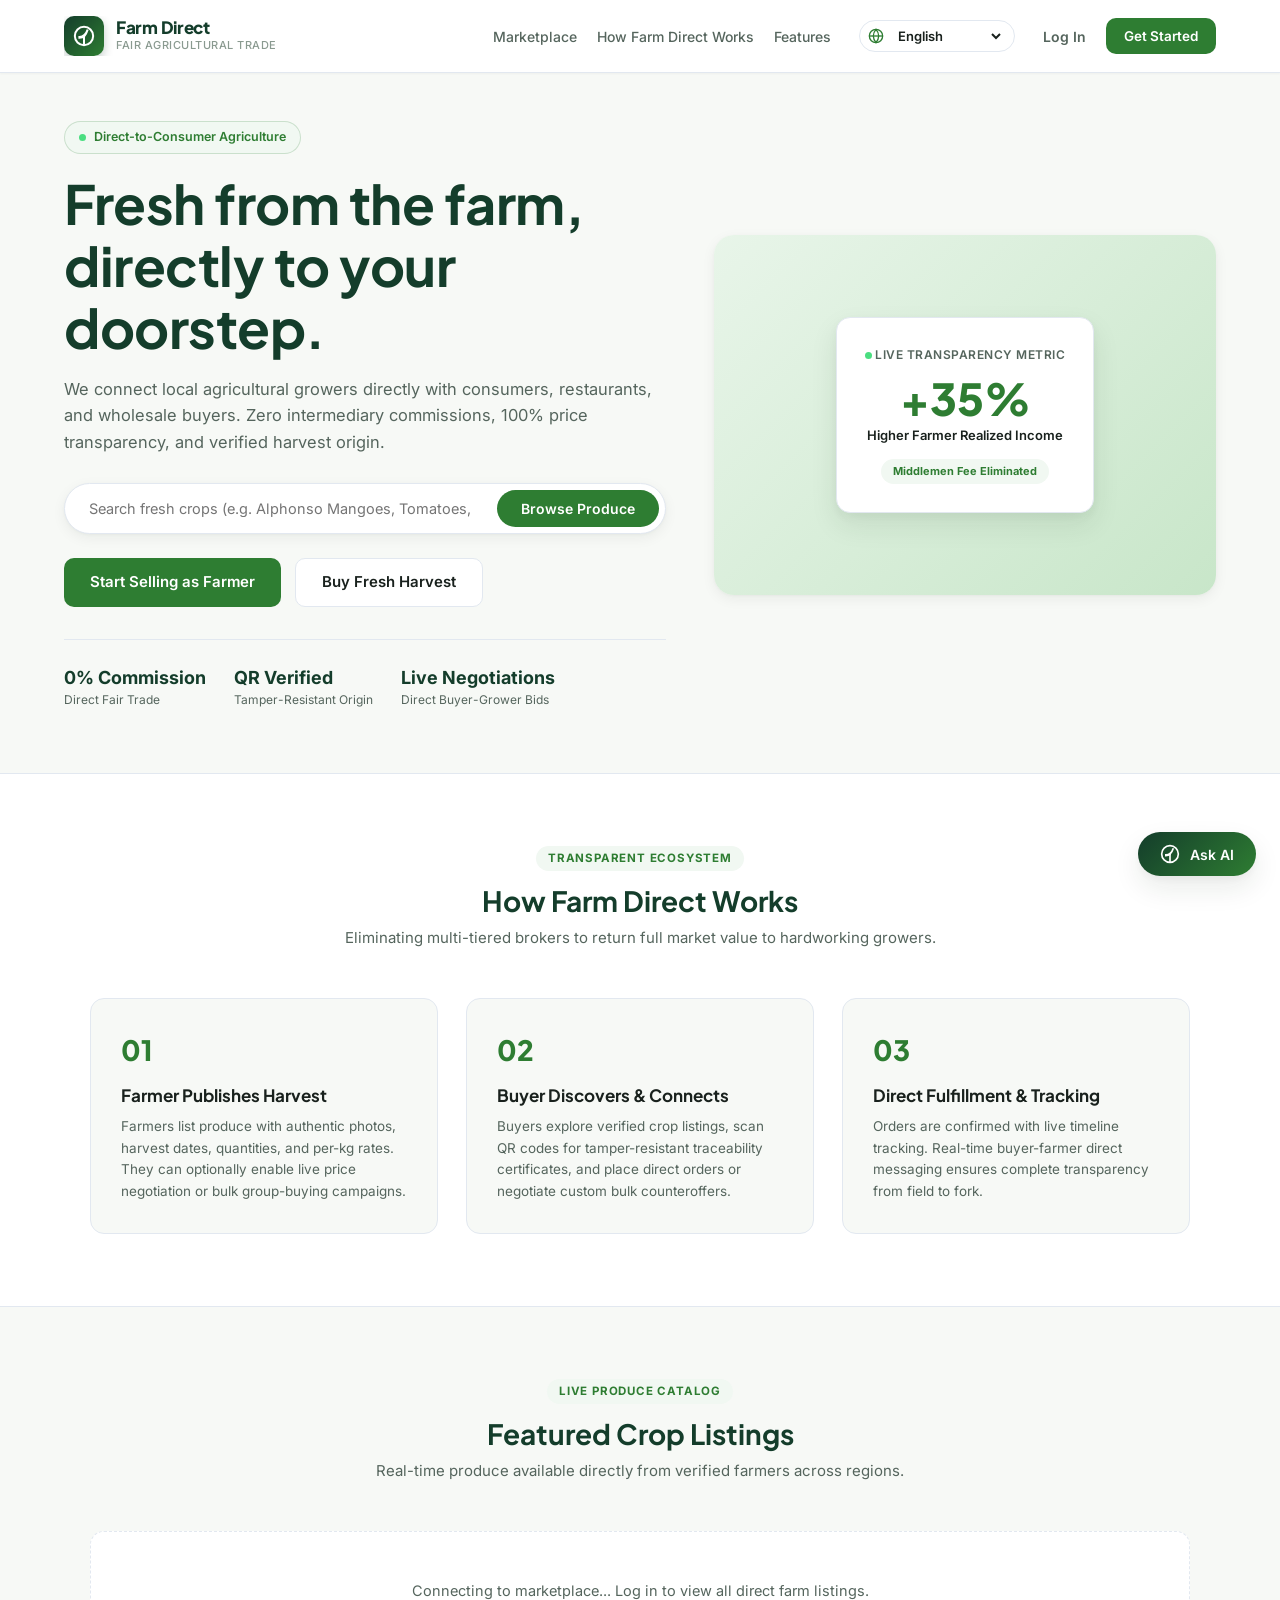
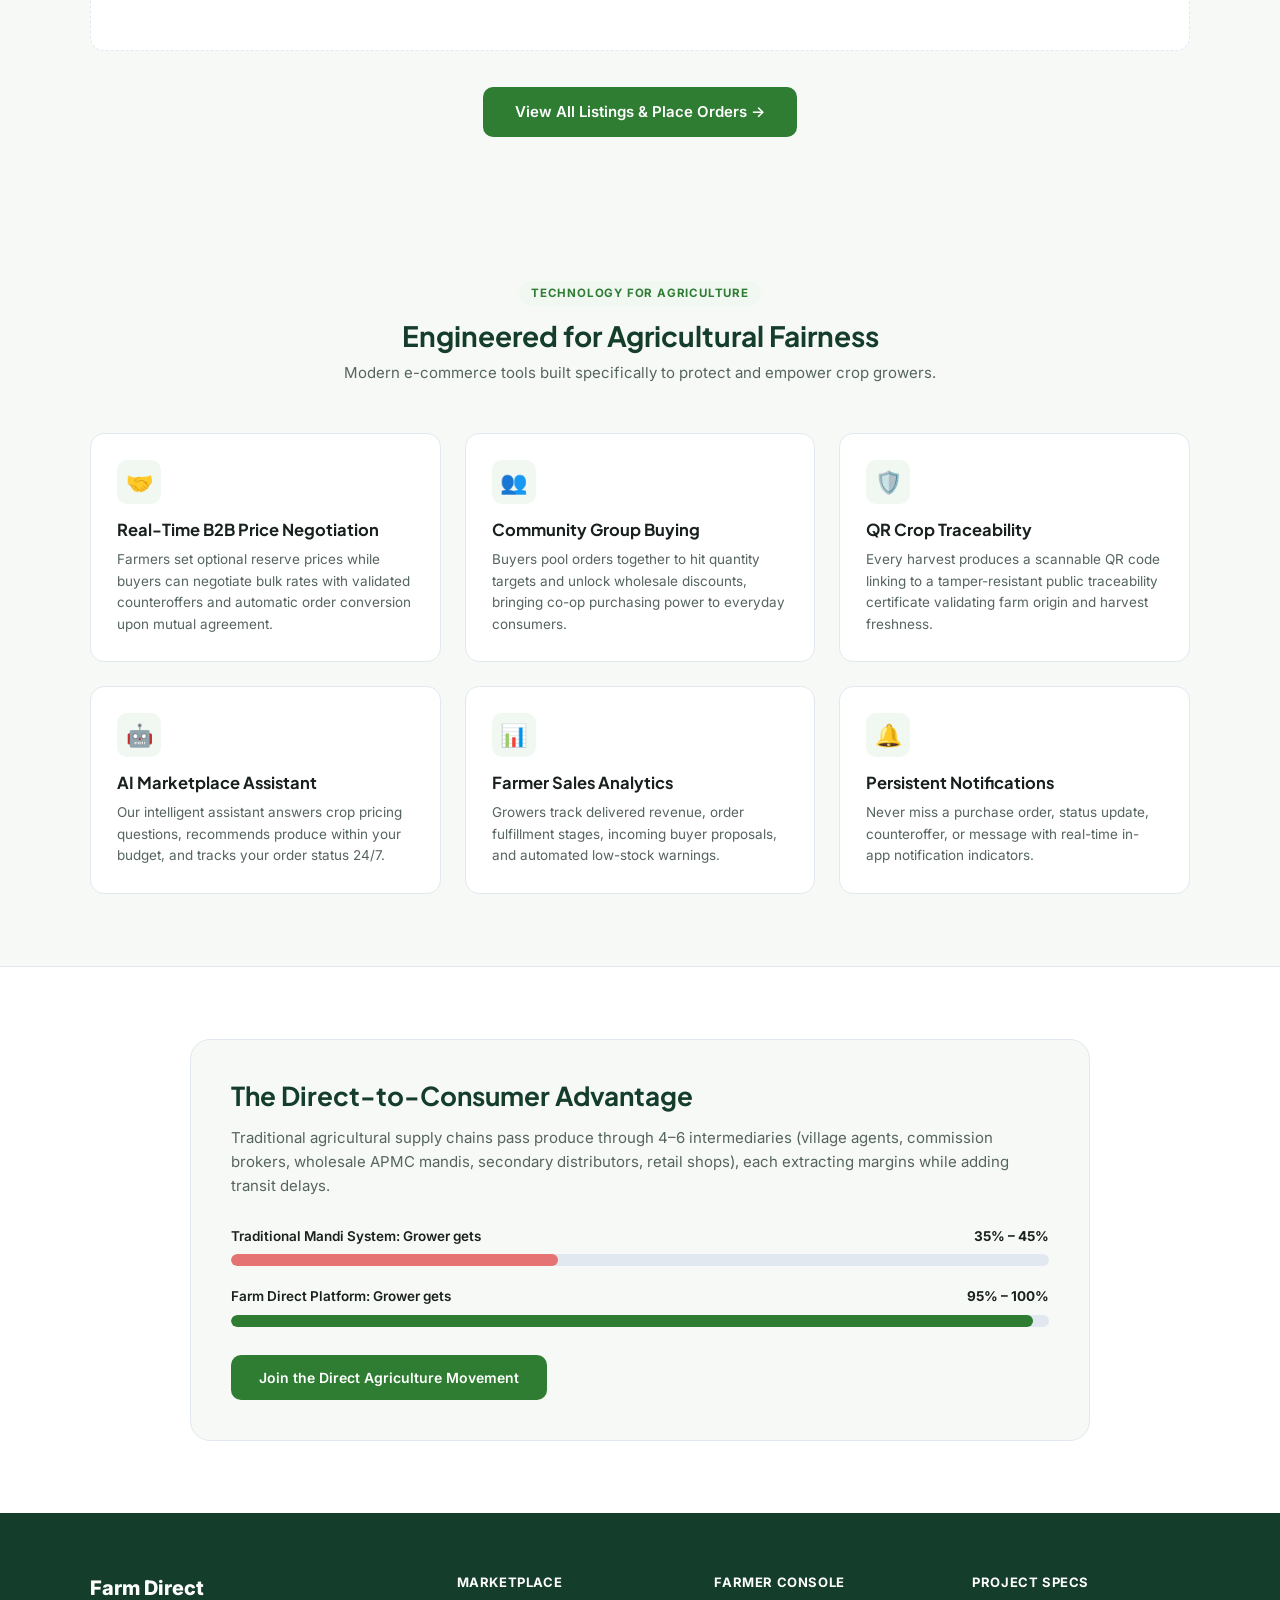
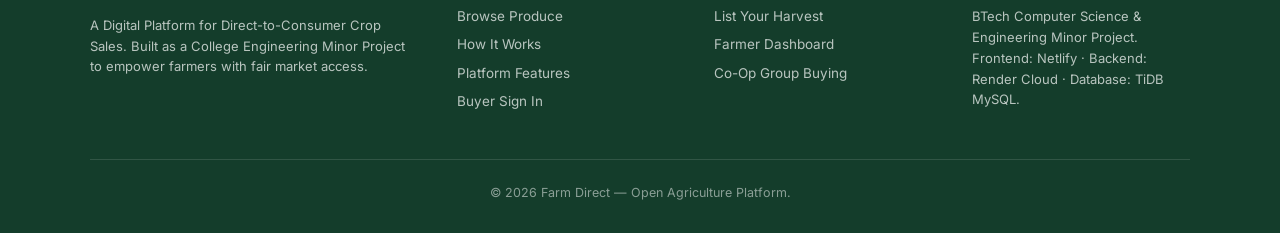
==== commit 3797d744: "Add fair price, multilingual support and weather" ====
--- a/index.html
+++ b/index.html
@@ -29,11 +29,26 @@
         </div>
       </a>
       <div class="nav-links">
-        <a href="#marketplace" class="nav-link">Marketplace</a>
-        <a href="#how-it-works" class="nav-link">How it Works</a>
-        <a href="#features" class="nav-link">Features</a>
-        <a href="login.html" class="nav-link" style="font-weight:600;">Log In</a>
-        <a href="register.html" class="nav-button">Get Started</a>
+        <a href="#marketplace" class="nav-link" data-i18n="landing.marketplace">Marketplace</a>
+        <a href="#how-it-works" class="nav-link" data-i18n="landing.how_it_works">How it Works</a>
+        <a href="#features" class="nav-link" data-i18n="landing.features">Features</a>
+
+        <!-- Language Selector -->
+        <div class="lang-selector-wrap" title="Select Language">
+          <svg class="lang-icon" width="16" height="16" viewBox="0 0 24 24" fill="none" stroke="currentColor" stroke-width="2">
+            <circle cx="12" cy="12" r="10"></circle>
+            <line x1="2" y1="12" x2="22" y2="12"></line>
+            <path d="M12 2a15.3 15.3 0 0 1 4 10 15.3 15.3 0 0 1-4 10 15.3 15.3 0 0 1-4-10 15.3 15.3 0 0 1 4-10z"></path>
+          </svg>
+          <select id="landingLangSelect" class="fd-language-selector" aria-label="Select Language" onchange="FD_I18N.setLanguage(this.value)">
+            <option value="en">English</option>
+            <option value="hi">हिन्दी (Hindi)</option>
+            <option value="mr">मराठी (Marathi)</option>
+          </select>
+        </div>
+
+        <a href="login.html" class="nav-link" style="font-weight:600;" data-i18n="landing.login_btn">Log In</a>
+        <a href="register.html" class="nav-button" data-i18n="landing.get_started">Get Started</a>
       </div>
     </div>
   </nav>
@@ -44,22 +59,22 @@
       <div class="hero-content">
         <div class="hero-tag">
           <span class="pulse-dot"></span>
-          Direct-to-Consumer Agriculture
-        </div>
-        <h1>Fresh from the farm, directly to your doorstep.</h1>
-        <p class="hero-subtitle">
+          <span data-i18n="landing.hero_badge">Direct-to-Consumer Agriculture</span>
+        </div>
+        <h1 data-i18n="landing.hero_title">Fresh from the farm, directly to your doorstep.</h1>
+        <p class="hero-subtitle" data-i18n="landing.hero_subtitle">
           We connect local agricultural growers directly with consumers, restaurants, and wholesale buyers. Zero intermediary commissions, 100% price transparency, and verified harvest origin.
         </p>
 
         <!-- Live Quick Search Bar -->
         <div class="hero-search-box">
-          <input type="text" id="landingSearchInput" placeholder="Search fresh crops (e.g. Alphonso Mangoes, Tomatoes, Basmati Rice)..." autocomplete="off">
-          <button id="landingSearchBtn" class="btn-primary">Browse Produce</button>
+          <input type="text" id="landingSearchInput" data-i18n-placeholder="landing.search_placeholder" placeholder="Search fresh crops (e.g. Alphonso Mangoes, Tomatoes, Basmati Rice)..." autocomplete="off">
+          <button id="landingSearchBtn" class="btn-primary" data-i18n="landing.browse_produce">Browse Produce</button>
         </div>
 
         <div class="hero-actions">
-          <a href="register.html" class="btn-primary">Start Selling as Farmer</a>
-          <a href="login.html" class="btn-secondary">Buy Fresh Harvest</a>
+          <a href="register.html" class="btn-primary" data-i18n="landing.sell_crops">Start Selling as Farmer</a>
+          <a href="login.html" class="btn-secondary" data-i18n="landing.buy_harvest">Buy Fresh Harvest</a>
         </div>
 
         <div class="hero-highlights">
@@ -249,17 +264,27 @@
 
   <script src="config.js"></script>
   <script src="ui.js"></script>
+  <script src="i18n.js"></script>
+  <script src="fair-price.js"></script>
   <script>
     // Initialize AI Assistant widget for visitors
     initAIAssistant();
+
+    // Listen to language changes
+    window.addEventListener('fd_language_changed', () => {
+      loadLandingCrops();
+    });
 
     // Fetch and display real live crop listings from API
     async function loadLandingCrops() {
       const grid = document.getElementById('landingCropGrid');
       try {
-        const res = await fetch(`${window.API_URL || API_BASE_URL}/crops`);
-        if (!res.ok) throw new Error('API fetch failed');
-        const crops = await res.json();
+        const [cropsRes] = await Promise.all([
+          fetch(`${window.API_URL || API_BASE_URL}/crops`),
+          window.FD_FairPrice ? FD_FairPrice.fetchPlatformBenchmarks() : Promise.resolve()
+        ]);
+        if (!cropsRes.ok) throw new Error('API fetch failed');
+        const crops = await cropsRes.json();
 
         if (!crops || crops.length === 0) {
           grid.innerHTML = '<div class="empty-state" style="grid-column: 1 / -1;">Marketplace is live. Local farmers will be publishing new harvests soon!</div>';
@@ -274,6 +299,8 @@
             ? `<img src="${crop.image}" alt="${escapeHtml(crop.crop_name)}" class="crop-card-img" loading="lazy">`
             : `<div class="crop-card-img placeholder"><svg width="24" height="24" viewBox="0 0 24 24" fill="none" stroke="currentColor" stroke-width="2"><path d="M12 2a10 10 0 0 1 10 10c0 5.5-4.5 10-10 10S2 17.5 2 12A10 10 0 0 1 12 2z"/></svg><span>Fresh Produce</span></div>`;
 
+          const priceBadge = window.FD_FairPrice ? FD_FairPrice.getBuyerBadgeHtml(crop) : '';
+
           return `
             <div class="crop-card">
               ${imageHtml}
@@ -285,6 +312,7 @@
                 <span class="crop-price-highlight">₹${escapeHtml(crop.price_per_kg)}</span>
                 <span class="crop-unit-text">/ kg</span>
               </div>
+              ${priceBadge ? `<div style="margin-bottom:6px;">${priceBadge}</div>` : ''}
               <div class="crop-farmer-meta">
                 Farmer: <strong>${escapeHtml(crop.farmer_name)}</strong> (${escapeHtml(crop.location || 'India')})
               </div>
--- a/style.css
+++ b/style.css
@@ -3009,4 +3009,1016 @@
   .breadcrumb-root, .breadcrumb-separator {
     display: none;
   }
+}
+
+/* ==========================================================================
+   FEATURE ADDITIONS: LANGUAGE SELECTOR, FAIR PRICE METER, CALCULATOR & WEATHER
+   ========================================================================== */
+
+/* 1. Language Selector Component */
+.lang-selector-wrap {
+  display: inline-flex;
+  align-items: center;
+  position: relative;
+  background: var(--surface);
+  border: 1px solid var(--border);
+  border-radius: 20px;
+  padding: 4px 10px 4px 8px;
+  transition: all 0.2s ease;
+  cursor: pointer;
+}
+
+.lang-selector-wrap:hover,
+.lang-selector-wrap:focus-within {
+  border-color: var(--secondary);
+  box-shadow: 0 0 0 3px rgba(46, 125, 50, 0.12);
+}
+
+.lang-icon {
+  color: var(--secondary);
+  margin-right: 6px;
+  flex-shrink: 0;
+}
+
+.fd-language-selector {
+  border: none;
+  background: transparent;
+  color: var(--ink);
+  font-size: 13px;
+  font-weight: 600;
+  outline: none;
+  cursor: pointer;
+  padding: 2px 4px;
+  font-family: inherit;
+}
+
+.landing-nav .lang-selector-wrap {
+  margin-left: 8px;
+  margin-right: 8px;
+}
+
+.auth-header .lang-selector-wrap {
+  position: absolute;
+  top: 18px;
+  right: 18px;
+}
+
+/* 2. Fair Price Badges (Buyer & Marketplace) */
+.badge-price-deal {
+  display: inline-flex;
+  align-items: center;
+  gap: 4px;
+  background: #DCFCE7;
+  color: #15803D;
+  font-size: 11.5px;
+  font-weight: 700;
+  padding: 3px 8px;
+  border-radius: 12px;
+  border: 1px solid #BBF7D0;
+  margin: 4px 0;
+}
+
+.badge-price-fair {
+  display: inline-flex;
+  align-items: center;
+  gap: 4px;
+  background: #E0F2FE;
+  color: #0369A1;
+  font-size: 11.5px;
+  font-weight: 600;
+  padding: 3px 8px;
+  border-radius: 12px;
+  border: 1px solid #BAE6FD;
+  margin: 4px 0;
+}
+
+.badge-price-above {
+  display: inline-flex;
+  align-items: center;
+  gap: 4px;
+  background: #FEF3C7;
+  color: #B45309;
+  font-size: 11.5px;
+  font-weight: 600;
+  padding: 3px 8px;
+  border-radius: 12px;
+  border: 1px solid #FDE68A;
+  margin: 4px 0;
+}
+
+.badge-price-neutral {
+  display: inline-flex;
+  align-items: center;
+  gap: 4px;
+  background: #F1F5F0;
+  color: var(--ink-soft);
+  font-size: 11.5px;
+  font-weight: 500;
+  padding: 3px 8px;
+  border-radius: 12px;
+  border: 1px solid var(--border);
+  margin: 4px 0;
+}
+
+/* 3. Fair Price Meter (Farmer Dashboard) */
+.meter-card {
+  background: var(--surface);
+  border: 1px solid var(--border);
+  border-radius: 16px;
+  padding: 24px;
+  box-shadow: 0 2px 8px rgba(0, 0, 0, 0.04);
+  margin-bottom: 24px;
+  position: relative;
+  overflow: hidden;
+}
+
+.meter-card::before {
+  content: '';
+  position: absolute;
+  top: 0;
+  left: 0;
+  right: 0;
+  height: 4px;
+}
+
+.meter-card.below::before { background: #22C55E; }
+.meter-card.around::before { background: #0284C7; }
+.meter-card.above::before { background: #F59E0B; }
+.meter-card.insufficient::before { background: var(--ink-muted); }
+
+.meter-card-header {
+  display: flex;
+  justify-content: space-between;
+  align-items: flex-start;
+  margin-bottom: 20px;
+}
+
+.meter-crop-title strong {
+  font-size: 18px;
+  color: var(--ink);
+  margin-right: 8px;
+}
+
+.meter-scope-pill {
+  font-size: 11px;
+  font-weight: 600;
+  background: var(--bg-app);
+  color: var(--ink-soft);
+  padding: 2px 8px;
+  border-radius: 10px;
+  border: 1px solid var(--border);
+}
+
+.meter-subtitle {
+  font-size: 12.5px;
+  color: var(--ink-muted);
+  margin-top: 4px;
+}
+
+.meter-status-pill {
+  font-size: 12px;
+  font-weight: 700;
+  padding: 5px 12px;
+  border-radius: 20px;
+}
+
+.meter-status-pill.below { background: #DCFCE7; color: #15803D; }
+.meter-status-pill.around { background: #E0F2FE; color: #0369A1; }
+.meter-status-pill.above { background: #FEF3C7; color: #B45309; }
+.meter-status-tag.insufficient { font-size: 12px; font-weight: 600; background: #F1F5F0; color: var(--ink-soft); padding: 4px 10px; border-radius: 12px; }
+
+.meter-comparison-grid {
+  display: grid;
+  grid-template-columns: 1fr auto 1fr;
+  align-items: center;
+  gap: 16px;
+  background: var(--bg-app);
+  border-radius: 12px;
+  padding: 16px 20px;
+  margin-bottom: 20px;
+}
+
+.meter-price-box {
+  display: flex;
+  flex-direction: column;
+}
+
+.meter-price-box.platform {
+  text-align: right;
+}
+
+.price-box-label {
+  font-size: 11.5px;
+  color: var(--ink-soft);
+  text-transform: uppercase;
+  letter-spacing: 0.5px;
+  margin-bottom: 4px;
+}
+
+.price-box-val {
+  font-size: 22px;
+  font-weight: 800;
+  color: var(--ink);
+}
+
+.price-box-val small {
+  font-size: 13px;
+  font-weight: 500;
+  color: var(--ink-soft);
+}
+
+.meter-diff-badge {
+  display: flex;
+  flex-direction: column;
+  align-items: center;
+  padding: 8px 16px;
+  border-radius: 12px;
+  font-weight: 800;
+}
+
+.meter-diff-badge.below { background: #DCFCE7; color: #15803D; }
+.meter-diff-badge.around { background: #E0F2FE; color: #0369A1; }
+.meter-diff-badge.above { background: #FEF3C7; color: #B45309; }
+
+.diff-arrow { font-size: 16px; line-height: 1; }
+.diff-val { font-size: 18px; line-height: 1.2; }
+.diff-sub { font-size: 11px; font-weight: 600; opacity: 0.9; }
+
+/* 3-Zone Visual Gauge Bar */
+.meter-gauge-container {
+  margin: 24px 0 16px;
+}
+
+.meter-gauge-track {
+  display: flex;
+  height: 28px;
+  border-radius: 14px;
+  overflow: visible;
+  position: relative;
+  background: #E2E8F0;
+  box-shadow: inset 0 2px 4px rgba(0, 0, 0, 0.08);
+}
+
+.gauge-zone {
+  flex: 1;
+  display: flex;
+  align-items: center;
+  justify-content: center;
+  font-size: 10px;
+  font-weight: 700;
+  text-transform: uppercase;
+  letter-spacing: 0.4px;
+  opacity: 0.9;
+}
+
+.gauge-zone.zone-below {
+  background: #86EFAC;
+  color: #14532D;
+  border-top-left-radius: 14px;
+  border-bottom-left-radius: 14px;
+}
+
+.gauge-zone.zone-around {
+  background: #BAE6FD;
+  color: #0C4A6E;
+}
+
+.gauge-zone.zone-above {
+  background: #FDE68A;
+  color: #78350F;
+  border-top-right-radius: 14px;
+  border-bottom-right-radius: 14px;
+}
+
+.gauge-pointer {
+  position: absolute;
+  top: -10px;
+  transform: translateX(-50%);
+  display: flex;
+  flex-direction: column;
+  align-items: center;
+  pointer-events: none;
+  transition: left 0.6s cubic-bezier(0.34, 1.56, 0.64, 1);
+  z-index: 5;
+}
+
+.pointer-pin {
+  width: 14px;
+  height: 14px;
+  background: var(--ink);
+  border: 3px solid #FFF;
+  border-radius: 50%;
+  box-shadow: 0 2px 6px rgba(0, 0, 0, 0.3);
+}
+
+.pointer-label {
+  background: var(--ink);
+  color: #FFF;
+  font-size: 10px;
+  font-weight: 800;
+  padding: 2px 6px;
+  border-radius: 8px;
+  margin-top: 26px;
+  white-space: nowrap;
+}
+
+.meter-gauge-scale {
+  display: flex;
+  justify-content: space-between;
+  font-size: 11px;
+  color: var(--ink-soft);
+  margin-top: 14px;
+  padding: 0 4px;
+}
+
+.meter-feedback-row {
+  display: flex;
+  align-items: center;
+  gap: 10px;
+  padding: 12px 16px;
+  border-radius: 10px;
+  font-size: 13.5px;
+  font-weight: 600;
+  margin-top: 16px;
+}
+
+.meter-feedback-row.below { background: #F0FDF4; color: #166534; border-left: 3px solid #22C55E; }
+.meter-feedback-row.around { background: #F0F9FF; color: #075985; border-left: 3px solid #0284C7; }
+.meter-feedback-row.above { background: #FFFBEB; color: #92400E; border-left: 3px solid #F59E0B; }
+
+.meter-footer-meta {
+  display: flex;
+  justify-content: space-between;
+  align-items: center;
+  flex-wrap: wrap;
+  gap: 8px;
+  font-size: 11.5px;
+  color: var(--ink-muted);
+  border-top: 1px solid var(--border-light);
+  padding-top: 14px;
+  margin-top: 16px;
+}
+
+.insufficient-msg-box {
+  display: flex;
+  align-items: center;
+  gap: 14px;
+  background: var(--bg-app);
+  border: 1px dashed var(--border);
+  border-radius: 12px;
+  padding: 18px;
+  margin: 16px 0;
+  color: var(--ink-soft);
+}
+
+.insufficient-msg-box p {
+  margin: 4px 0 0;
+  font-size: 12.5px;
+}
+
+/* 4. Middleman Savings Calculator */
+.calc-card {
+  background: var(--surface);
+  border: 1px solid var(--border);
+  border-radius: 16px;
+  padding: 24px;
+  box-shadow: 0 2px 8px rgba(0, 0, 0, 0.04);
+}
+
+.calc-header {
+  margin-bottom: 20px;
+}
+
+.calc-title-badge {
+  display: flex;
+  align-items: center;
+  gap: 10px;
+  color: var(--primary);
+  margin-bottom: 6px;
+}
+
+.calc-title-badge h3 {
+  margin: 0;
+  font-size: 20px;
+}
+
+.calc-subtitle {
+  font-size: 13.5px;
+  color: var(--ink-soft);
+  margin: 0;
+  line-height: 1.5;
+}
+
+.calc-select {
+  width: 100%;
+  padding: 10px 14px;
+  border: 1px solid var(--border);
+  border-radius: 8px;
+  background: var(--surface);
+  font-size: 13.5px;
+  color: var(--ink);
+  outline: none;
+}
+
+.input-currency-wrap {
+  position: relative;
+  display: flex;
+  align-items: center;
+}
+
+.currency-prefix {
+  position: absolute;
+  left: 12px;
+  color: var(--ink-soft);
+  font-weight: 700;
+  pointer-events: none;
+}
+
+.input-currency-wrap input {
+  padding-left: 28px !important;
+}
+
+.calc-results-wrap {
+  margin: 24px 0 16px;
+}
+
+.calc-results-card {
+  border-radius: 14px;
+  padding: 20px;
+  transition: all 0.2s ease;
+}
+
+.calc-results-card.positive {
+  background: #F0FDF4;
+  border: 1px solid #BBF7D0;
+}
+
+.calc-results-card.negative {
+  background: #FFFBEB;
+  border: 1px solid #FDE68A;
+}
+
+.results-top-row {
+  display: flex;
+  justify-content: space-between;
+  align-items: center;
+  margin-bottom: 16px;
+}
+
+.result-highlight-badge {
+  display: flex;
+  flex-direction: column;
+}
+
+.highlight-title {
+  font-size: 12px;
+  font-weight: 600;
+  text-transform: uppercase;
+  color: var(--ink-soft);
+  letter-spacing: 0.5px;
+}
+
+.highlight-val {
+  font-size: 28px;
+  font-weight: 800;
+  line-height: 1.1;
+  margin: 4px 0;
+}
+
+.highlight-val.green { color: #15803D; }
+.highlight-val.amber { color: #B45309; }
+
+.highlight-sub {
+  font-size: 12px;
+  color: var(--ink-soft);
+}
+
+.result-pct-pill {
+  display: flex;
+  flex-direction: column;
+  align-items: center;
+  padding: 8px 16px;
+  border-radius: 12px;
+  font-weight: 800;
+}
+
+.result-pct-pill.positive { background: #DCFCE7; color: #15803D; font-size: 20px; }
+.result-pct-pill.negative { background: #FEF3C7; color: #B45309; font-size: 20px; }
+.result-pct-pill small { font-size: 10.5px; font-weight: 600; }
+
+.unfavorable-alert {
+  display: flex;
+  align-items: center;
+  gap: 8px;
+  background: #FEF2F2;
+  color: #B91C1C;
+  border-radius: 8px;
+  padding: 10px 14px;
+  font-size: 12.5px;
+  font-weight: 600;
+  margin-bottom: 16px;
+}
+
+.results-breakdown-grid {
+  display: grid;
+  grid-template-columns: repeat(4, 1fr);
+  gap: 12px;
+  background: rgba(255, 255, 255, 0.7);
+  border-radius: 10px;
+  padding: 12px 16px;
+}
+
+.breakdown-item {
+  display: flex;
+  flex-direction: column;
+}
+
+.b-label { font-size: 11px; color: var(--ink-muted); margin-bottom: 2px; }
+.b-val { font-size: 14px; color: var(--ink); }
+.b-val.green { color: #15803D; }
+.b-val.amber { color: #B45309; }
+
+.calc-disclaimer-box {
+  display: flex;
+  align-items: flex-start;
+  gap: 8px;
+  font-size: 11.5px;
+  color: var(--ink-muted);
+  line-height: 1.5;
+  margin-top: 16px;
+  padding-top: 14px;
+  border-top: 1px solid var(--border-light);
+}
+
+.calc-empty-hint {
+  background: var(--bg-app);
+  border: 1px dashed var(--border);
+  padding: 16px;
+  border-radius: 10px;
+  text-align: center;
+  font-size: 13px;
+  color: var(--ink-soft);
+}
+
+/* 5. Weather Forecast Cards (Overview & Extended) */
+.weather-card {
+  background: var(--surface);
+  border: 1px solid var(--border);
+  border-radius: 16px;
+  padding: 20px 24px;
+  box-shadow: 0 2px 8px rgba(0, 0, 0, 0.04);
+  margin-bottom: 24px;
+  position: relative;
+}
+
+.weather-card.loading {
+  display: flex;
+  align-items: center;
+  justify-content: center;
+  gap: 12px;
+  min-height: 140px;
+  color: var(--ink-soft);
+  font-size: 13.5px;
+}
+
+.weather-spinner {
+  width: 22px;
+  height: 22px;
+  border: 3px solid rgba(46, 125, 50, 0.2);
+  border-top-color: var(--secondary);
+  border-radius: 50%;
+  animation: spin 0.8s linear infinite;
+}
+
+.weather-card-header {
+  display: flex;
+  justify-content: space-between;
+  align-items: center;
+  margin-bottom: 16px;
+}
+
+.weather-loc-box {
+  display: flex;
+  align-items: center;
+  gap: 6px;
+  color: var(--primary);
+  font-size: 15px;
+}
+
+.weather-header-actions {
+  display: flex;
+  align-items: center;
+  gap: 8px;
+}
+
+.btn-weather-action {
+  background: var(--bg-app);
+  border: 1px solid var(--border);
+  border-radius: 8px;
+  padding: 4px 10px;
+  font-size: 12px;
+  font-weight: 600;
+  color: var(--ink);
+  cursor: pointer;
+  transition: all 0.2s;
+}
+
+.btn-weather-action:hover {
+  background: #FFF;
+  border-color: var(--secondary);
+  color: var(--secondary);
+}
+
+.weather-current-grid {
+  display: flex;
+  justify-content: space-between;
+  align-items: center;
+  flex-wrap: wrap;
+  gap: 20px;
+  margin-bottom: 16px;
+}
+
+.weather-current-main {
+  display: flex;
+  align-items: center;
+  gap: 16px;
+}
+
+.weather-huge-icon {
+  font-size: 44px;
+  line-height: 1;
+}
+
+.weather-temp-wrap {
+  display: flex;
+  flex-direction: column;
+}
+
+.weather-temp-num {
+  font-size: 34px;
+  font-weight: 800;
+  color: var(--ink);
+  line-height: 1;
+}
+
+.weather-cond-text {
+  font-size: 13px;
+  color: var(--ink-soft);
+  margin-top: 4px;
+  font-weight: 600;
+}
+
+.weather-metrics-pills {
+  display: grid;
+  grid-template-columns: repeat(4, 1fr);
+  gap: 10px;
+}
+
+.metric-pill {
+  background: var(--bg-app);
+  border-radius: 10px;
+  padding: 8px 12px;
+  display: flex;
+  flex-direction: column;
+  min-width: 90px;
+}
+
+.m-icon { font-size: 14px; margin-bottom: 2px; }
+.m-label { font-size: 10.5px; color: var(--ink-muted); text-transform: uppercase; }
+.metric-pill strong { font-size: 13px; color: var(--ink); margin-top: 2px; }
+
+.weather-insight-banner {
+  display: flex;
+  align-items: center;
+  gap: 12px;
+  border-radius: 10px;
+  padding: 12px 16px;
+  font-size: 13px;
+  line-height: 1.4;
+  margin-bottom: 14px;
+}
+
+.weather-insight-banner.warning {
+  background: #EFF6FF;
+  border: 1px solid #BFDBFE;
+  color: #1E40AF;
+}
+
+.weather-insight-banner.caution {
+  background: #FFFBEB;
+  border: 1px solid #FDE68A;
+  color: #92400E;
+}
+
+.weather-insight-banner.positive {
+  background: #F0FDF4;
+  border: 1px solid #BBF7D0;
+  color: #166534;
+}
+
+.weather-card-footer {
+  display: flex;
+  justify-content: space-between;
+  align-items: center;
+  font-size: 11.5px;
+  color: var(--ink-muted);
+  border-top: 1px solid var(--border-light);
+  padding-top: 10px;
+  margin-top: 8px;
+}
+
+.weather-attr-link {
+  color: var(--secondary);
+  text-decoration: underline;
+  font-weight: 500;
+}
+
+/* 6. Extended Weather Forecast View */
+.weather-extended-view {
+  display: flex;
+  flex-direction: column;
+  gap: 24px;
+}
+
+.weather-hero-card {
+  background: linear-gradient(135deg, #143D2B 0%, #1E553D 100%);
+  color: #FFF;
+  border-radius: 18px;
+  padding: 28px;
+  display: flex;
+  justify-content: space-between;
+  align-items: center;
+  flex-wrap: wrap;
+  gap: 24px;
+  box-shadow: 0 4px 16px rgba(20, 61, 43, 0.15);
+}
+
+.hero-loc-title {
+  display: flex;
+  align-items: center;
+  gap: 8px;
+  font-size: 16px;
+  opacity: 0.9;
+  margin-bottom: 14px;
+}
+
+.hero-temp-block {
+  display: flex;
+  align-items: center;
+  gap: 20px;
+}
+
+.hero-weather-icon {
+  font-size: 56px;
+  line-height: 1;
+}
+
+.hero-temp-value {
+  font-size: 48px;
+  font-weight: 800;
+  line-height: 1;
+  display: block;
+}
+
+.hero-condition-desc {
+  font-size: 15px;
+  opacity: 0.9;
+  margin-top: 6px;
+  display: block;
+}
+
+.hero-weather-metrics {
+  display: grid;
+  grid-template-columns: 1fr 1fr;
+  gap: 14px 24px;
+  background: rgba(255, 255, 255, 0.1);
+  padding: 18px 24px;
+  border-radius: 14px;
+  backdrop-filter: blur(8px);
+}
+
+.hero-metric-item {
+  display: flex;
+  flex-direction: column;
+}
+
+.hero-metric-item .metric-label {
+  font-size: 11px;
+  text-transform: uppercase;
+  letter-spacing: 0.5px;
+  opacity: 0.8;
+}
+
+.hero-metric-item .metric-val {
+  font-size: 16px;
+  font-weight: 700;
+  margin-top: 4px;
+}
+
+.weather-forecast-strip-wrap {
+  background: var(--surface);
+  border: 1px solid var(--border);
+  border-radius: 16px;
+  padding: 24px;
+}
+
+.forecast-strip-title {
+  font-size: 17px;
+  margin: 0 0 16px;
+  color: var(--ink);
+}
+
+.forecast-strip-grid {
+  display: grid;
+  grid-template-columns: repeat(7, 1fr);
+  gap: 12px;
+}
+
+.forecast-day-card {
+  background: var(--bg-app);
+  border: 1px solid var(--border);
+  border-radius: 12px;
+  padding: 14px 8px;
+  display: flex;
+  flex-direction: column;
+  align-items: center;
+  text-align: center;
+  transition: transform 0.2s;
+}
+
+.forecast-day-card:hover {
+  transform: translateY(-2px);
+  border-color: var(--secondary);
+}
+
+.forecast-day-card.today {
+  background: #F0FDF4;
+  border-color: #86EFAC;
+}
+
+.day-title { font-size: 12px; font-weight: 700; color: var(--ink); }
+.day-date { font-size: 10.5px; color: var(--ink-muted); margin-bottom: 6px; }
+.day-icon { font-size: 26px; line-height: 1; margin: 6px 0; }
+.day-cond { font-size: 10px; color: var(--ink-soft); min-height: 24px; line-height: 1.2; display: flex; align-items: center; justify-content: center; }
+
+.day-temp-range {
+  display: flex;
+  gap: 6px;
+  font-size: 13px;
+  font-weight: 700;
+  margin: 6px 0 4px;
+}
+
+.day-temp-range .high { color: var(--ink); }
+.day-temp-range .low { color: var(--ink-muted); }
+.day-rain-tag { font-size: 10px; color: var(--ink-soft); padding: 2px 4px; border-radius: 6px; background: rgba(0,0,0,0.03); }
+.day-rain-tag.rainy { background: #E0F2FE; color: #0369A1; font-weight: 600; }
+
+.weather-insights-section {
+  background: var(--surface);
+  border: 1px solid var(--border);
+  border-radius: 16px;
+  padding: 24px;
+}
+
+.insights-header h3 {
+  margin: 0 0 6px;
+  font-size: 18px;
+  color: var(--ink);
+}
+
+.insights-header p {
+  font-size: 12.5px;
+  color: var(--ink-soft);
+  margin: 0 0 16px;
+  line-height: 1.5;
+}
+
+.insights-grid {
+  display: grid;
+  grid-template-columns: repeat(auto-fit, minmax(320px, 1fr));
+  gap: 16px;
+}
+
+.weather-insight-card {
+  border-radius: 12px;
+  padding: 16px;
+}
+
+.weather-insight-card.warning { background: #EFF6FF; border: 1px solid #BFDBFE; color: #1E40AF; }
+.weather-insight-card.caution { background: #FFFBEB; border: 1px solid #FDE68A; color: #92400E; }
+.weather-insight-card.positive { background: #F0FDF4; border: 1px solid #BBF7D0; color: #166534; }
+
+.insight-card-header {
+  display: flex;
+  align-items: center;
+  gap: 8px;
+  font-size: 14.5px;
+  margin-bottom: 6px;
+}
+
+.insight-card-msg {
+  font-size: 13px;
+  line-height: 1.5;
+  margin: 0;
+}
+
+.weather-attribution-footer {
+  display: flex;
+  justify-content: space-between;
+  align-items: center;
+  font-size: 12px;
+  color: var(--ink-muted);
+  padding: 12px 4px;
+}
+
+.weather-attribution-footer a {
+  color: var(--secondary);
+  font-weight: 600;
+  text-decoration: underline;
+}
+
+/* Location Search Results Modal */
+.weather-search-results {
+  max-height: 220px;
+  overflow-y: auto;
+  border: 1px solid var(--border);
+  border-radius: 8px;
+  margin-top: 10px;
+}
+
+.loc-result-item {
+  padding: 10px 14px;
+  border-bottom: 1px solid var(--border-light);
+  cursor: pointer;
+  transition: background 0.15s;
+  display: flex;
+  justify-content: space-between;
+  align-items: center;
+}
+
+.loc-result-item:last-child {
+  border-bottom: none;
+}
+
+.loc-result-item:hover {
+  background: var(--bg-app);
+}
+
+.loc-result-item strong {
+  font-size: 13.5px;
+  color: var(--ink);
+}
+
+.loc-result-item span {
+  font-size: 12px;
+  color: var(--ink-muted);
+}
+
+.search-empty {
+  padding: 16px;
+  text-align: center;
+  font-size: 12.5px;
+  color: var(--ink-soft);
+}
+
+/* Mobile Adjustments for New Features */
+@media (max-width: 900px) {
+  .forecast-strip-grid {
+    grid-template-columns: repeat(4, 1fr);
+  }
+  
+  .results-breakdown-grid {
+    grid-template-columns: 1fr 1fr;
+  }
+
+  .weather-metrics-pills {
+    grid-template-columns: 1fr 1fr;
+  }
+}
+
+@media (max-width: 600px) {
+  .forecast-strip-grid {
+    grid-template-columns: repeat(2, 1fr);
+  }
+  
+  .hero-weather-metrics {
+    grid-template-columns: 1fr;
+    width: 100%;
+  }
+
+  .meter-comparison-grid {
+    grid-template-columns: 1fr;
+    text-align: center;
+  }
+
+  .meter-price-box.platform {
+    text-align: center;
+  }
+
+  .results-top-row {
+    flex-direction: column;
+    align-items: flex-start;
+    gap: 12px;
+  }
 }
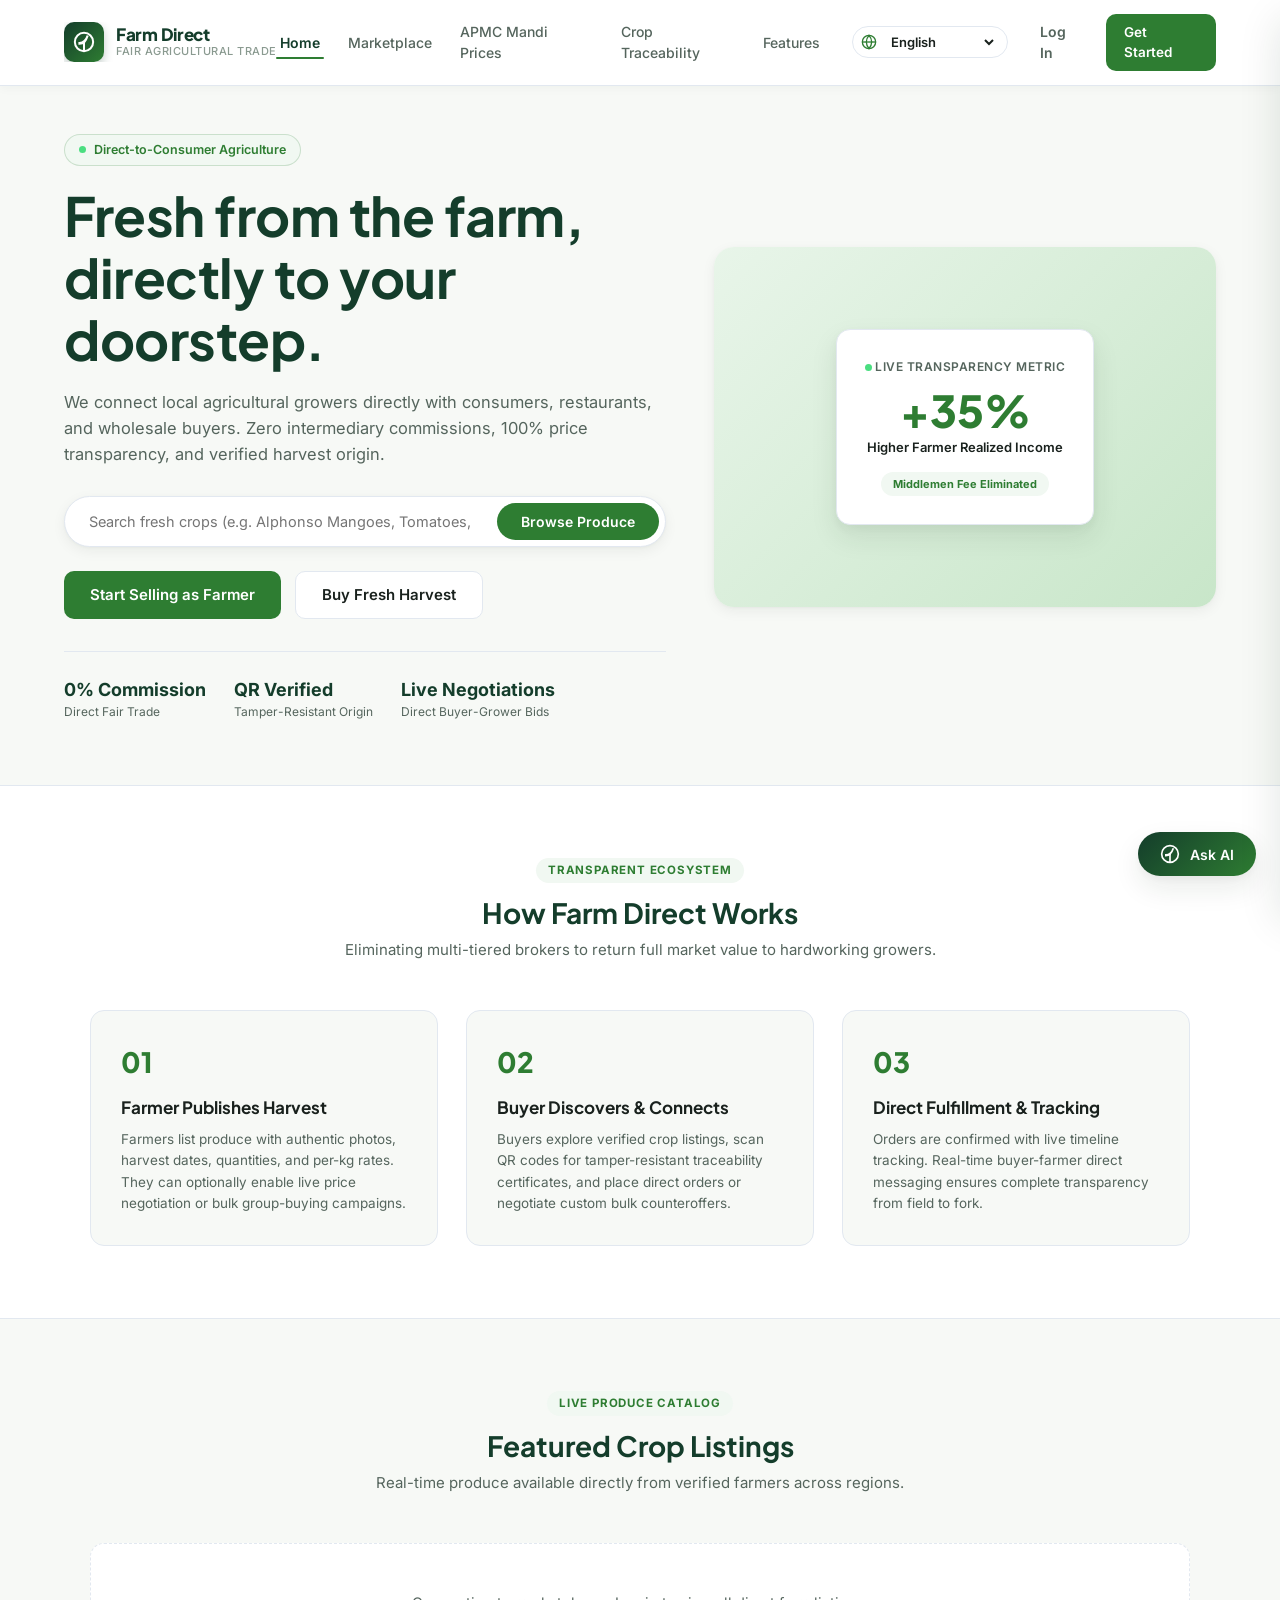
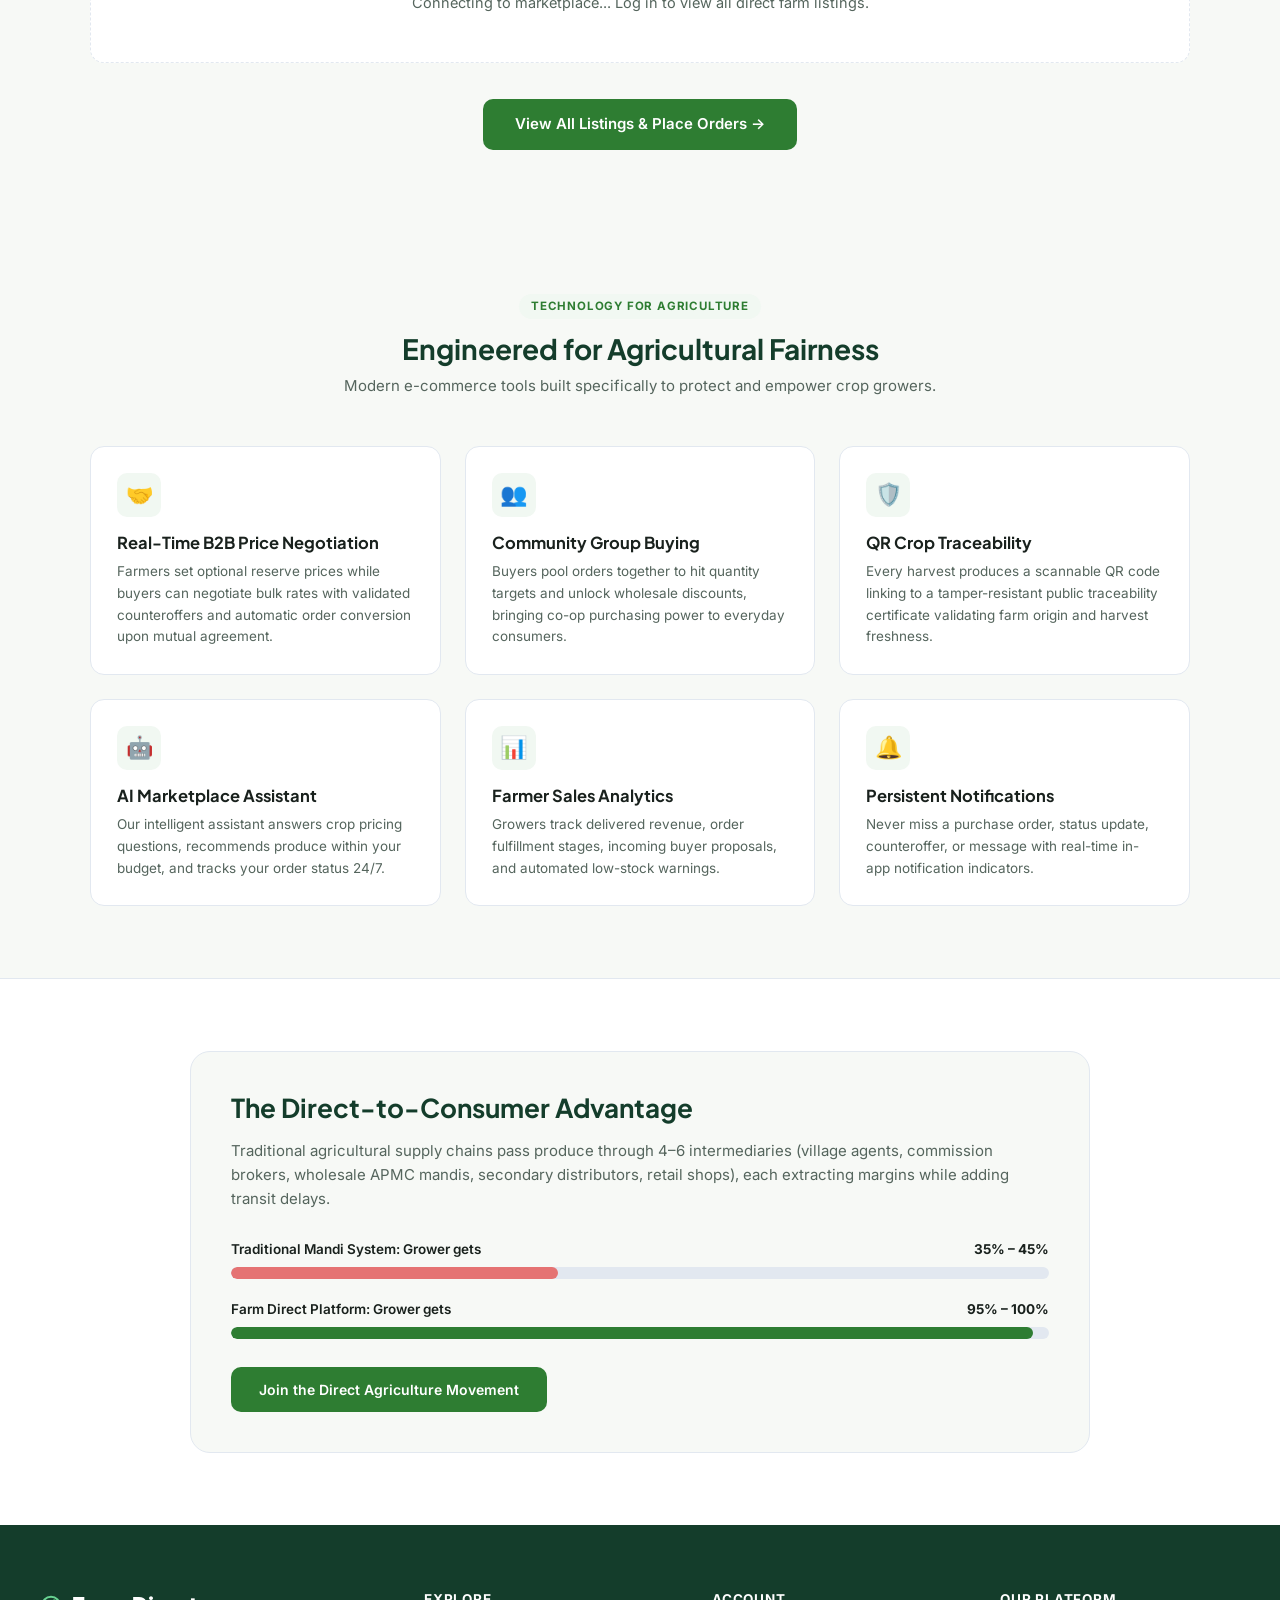
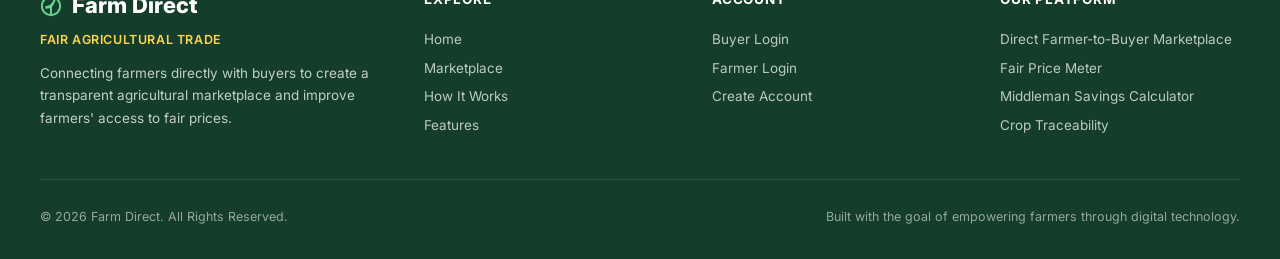
==== commit 57b2e746: "feat(v3): implement modern AgriTech UI upgrade, APMC market prices page, bulk pricing tiers, wishlis" ====
--- a/index.html
+++ b/index.html
@@ -12,8 +12,8 @@
 </head>
 
 <body class="landing-page">
-  <!-- Navigation -->
-  <nav class="landing-nav">
+  <!-- Public Navigation Header -->
+  <nav class="landing-nav" aria-label="Main Navigation">
     <div class="nav-container">
       <a href="index.html" class="brand-link">
         <div class="brand-icon">
@@ -25,12 +25,16 @@
         </div>
         <div class="brand-meta">
           <span class="brand-title">Farm Direct</span>
-          <span class="brand-tagline">Fair Agricultural Trade</span>
+          <span class="brand-tagline" data-i18n="footer.tagline">Fair Agricultural Trade</span>
         </div>
       </a>
+
+      <!-- Desktop Navigation Links -->
       <div class="nav-links">
+        <a href="index.html" class="nav-link active" data-i18n="nav.home">Home</a>
         <a href="#marketplace" class="nav-link" data-i18n="landing.marketplace">Marketplace</a>
-        <a href="#how-it-works" class="nav-link" data-i18n="landing.how_it_works">How it Works</a>
+        <a href="market-prices.html" class="nav-link" data-i18n="nav.market_prices">APMC Mandi Prices</a>
+        <a href="traceability.html" class="nav-link" data-i18n="footer.crop_traceability">Crop Traceability</a>
         <a href="#features" class="nav-link" data-i18n="landing.features">Features</a>
 
         <!-- Language Selector -->
@@ -50,8 +54,71 @@
         <a href="login.html" class="nav-link" style="font-weight:600;" data-i18n="landing.login_btn">Log In</a>
         <a href="register.html" class="nav-button" data-i18n="landing.get_started">Get Started</a>
       </div>
+
+      <!-- Mobile Hamburger Button -->
+      <button class="nav-toggle-btn" id="publicNavToggle" aria-label="Toggle navigation menu" aria-expanded="false" data-i18n-aria="nav.menu">
+        <svg width="22" height="22" viewBox="0 0 24 24" fill="none" stroke="currentColor" stroke-width="2">
+          <line x1="3" y1="12" x2="21" y2="12"></line>
+          <line x1="3" y1="6" x2="21" y2="6"></line>
+          <line x1="3" y1="18" x2="21" y2="18"></line>
+        </svg>
+      </button>
     </div>
   </nav>
+
+  <!-- Mobile Navigation Drawer & Backdrop -->
+  <div class="public-nav-backdrop" id="publicNavBackdrop"></div>
+  <aside class="public-nav-drawer" id="publicNavDrawer" aria-label="Mobile Navigation">
+    <div class="drawer-header">
+      <div class="brand-link">
+        <div class="brand-icon">
+          <svg width="20" height="20" viewBox="0 0 24 24" fill="none" stroke="currentColor" stroke-width="2.2">
+            <path d="M12 2a10 10 0 0 1 10 10c0 5.5-4.5 10-10 10S2 17.5 2 12A10 10 0 0 1 12 2z"/>
+            <path d="M7 13c3 0 7-2 9-8-2 6-4 9-9 9z"/>
+            <path d="M12 22V12"/>
+          </svg>
+        </div>
+        <div class="brand-meta">
+          <span class="brand-title">Farm Direct</span>
+          <span class="brand-tagline" data-i18n="footer.tagline">Fair Agricultural Trade</span>
+        </div>
+      </div>
+      <button class="drawer-close-btn" id="publicNavClose" aria-label="Close navigation menu" data-i18n-aria="nav.close_menu">
+        <svg width="20" height="20" viewBox="0 0 24 24" fill="none" stroke="currentColor" stroke-width="2">
+          <line x1="18" y1="6" x2="6" y2="18"></line>
+          <line x1="6" y1="6" x2="18" y2="18"></line>
+        </svg>
+      </button>
+    </div>
+    <div class="drawer-links">
+      <a href="index.html" class="drawer-link active" data-i18n="nav.home">Home</a>
+      <a href="#marketplace" class="drawer-link" data-i18n="landing.marketplace">Marketplace</a>
+      <a href="market-prices.html" class="drawer-link" data-i18n="nav.market_prices">APMC Mandi Prices</a>
+      <a href="traceability.html" class="drawer-link" data-i18n="footer.crop_traceability">Crop Traceability</a>
+      <a href="#how-it-works" class="drawer-link" data-i18n="landing.how_it_works">How It Works</a>
+      <a href="#features" class="drawer-link" data-i18n="landing.features">Features</a>
+    </div>
+    <div class="drawer-divider"></div>
+    <div class="drawer-lang">
+      <label class="field-label" data-i18n="common.language" style="display:block; margin-bottom:8px; font-weight:600; font-size:13px;">Language</label>
+      <div class="lang-selector-wrap" title="Select Language" style="width:100%;">
+        <svg class="lang-icon" width="16" height="16" viewBox="0 0 24 24" fill="none" stroke="currentColor" stroke-width="2">
+          <circle cx="12" cy="12" r="10"></circle>
+          <line x1="2" y1="12" x2="22" y2="12"></line>
+          <path d="M12 2a15.3 15.3 0 0 1 4 10 15.3 15.3 0 0 1-4 10 15.3 15.3 0 0 1-4-10 15.3 15.3 0 0 1 4-10z"></path>
+        </svg>
+        <select id="mobileDrawerLangSelect" class="fd-language-selector" aria-label="Select Language" onchange="FD_I18N.setLanguage(this.value)" style="width:100%;">
+          <option value="en">English</option>
+          <option value="hi">हिन्दी (Hindi)</option>
+          <option value="mr">मराठी (Marathi)</option>
+        </select>
+      </div>
+    </div>
+    <div class="drawer-actions">
+      <a href="login.html" class="btn-secondary" style="width:100%; text-align:center;" data-i18n="landing.login_btn">Log In</a>
+      <a href="register.html" class="btn-primary" style="width:100%; text-align:center;" data-i18n="landing.get_started">Get Started</a>
+    </div>
+  </aside>
 
   <main>
     <!-- Hero Section -->
@@ -234,31 +301,57 @@
   <!-- Footer -->
   <footer class="app-footer">
     <div class="footer-container">
+      <!-- Col 1: Brand & Mission -->
+      <div class="footer-col footer-brand">
+        <div class="logo">
+          <svg width="22" height="22" viewBox="0 0 24 24" fill="none" stroke="currentColor" stroke-width="2.2" style="color:#68D391;">
+            <path d="M12 2a10 10 0 0 1 10 10c0 5.5-4.5 10-10 10S2 17.5 2 12A10 10 0 0 1 12 2z"/>
+            <path d="M7 13c3 0 7-2 9-8-2 6-4 9-9 9z"/>
+            <path d="M12 22V12"/>
+          </svg>
+          <span>Farm Direct</span>
+        </div>
+        <span class="footer-tagline" data-i18n="footer.tagline">Fair Agricultural Trade</span>
+        <p data-i18n="footer.mission">
+          Connecting farmers directly with buyers to create a transparent agricultural marketplace and improve farmers' access to fair prices.
+        </p>
+      </div>
+
+      <!-- Col 2: Explore -->
       <div class="footer-col">
-        <div class="logo">Farm Direct</div>
-        <p>A Digital Platform for Direct-to-Consumer Crop Sales. Built as a College Engineering Minor Project to empower farmers with fair market access.</p>
-      </div>
+        <strong data-i18n="footer.explore">Explore</strong>
+        <a href="index.html" data-i18n="nav.home">Home</a>
+        <a href="#marketplace" data-i18n="landing.marketplace">Marketplace</a>
+        <a href="#how-it-works" data-i18n="landing.how_it_works">How It Works</a>
+        <a href="#features" data-i18n="landing.features">Features</a>
+      </div>
+
+      <!-- Col 3: Account -->
       <div class="footer-col">
-        <strong>Marketplace</strong>
-        <a href="#marketplace">Browse Produce</a>
-        <a href="#how-it-works">How It Works</a>
-        <a href="#features">Platform Features</a>
-        <a href="login.html">Buyer Sign In</a>
-      </div>
+        <strong data-i18n="footer.account">Account</strong>
+        <a href="login.html" data-i18n="footer.buyer_login">Buyer Login</a>
+        <a href="login.html" data-i18n="footer.farmer_login">Farmer Login</a>
+        <a href="register.html" data-i18n="footer.create_account">Create Account</a>
+      </div>
+
+      <!-- Col 4: Our Platform -->
       <div class="footer-col">
-        <strong>Farmer Console</strong>
-        <a href="register.html">List Your Harvest</a>
-        <a href="login.html">Farmer Dashboard</a>
-        <a href="login.html">Co-Op Group Buying</a>
-      </div>
-      <div class="footer-col">
-        <strong>Project Specs</strong>
-        <p>BTech Computer Science & Engineering Minor Project.</p>
-        <p>Frontend: Netlify · Backend: Render Cloud · Database: TiDB MySQL.</p>
-      </div>
-    </div>
+        <strong data-i18n="footer.our_platform">Our Platform</strong>
+        <a href="#marketplace" data-i18n="footer.marketplace_title">Direct Farmer-to-Buyer Marketplace</a>
+        <a href="#features" data-i18n="footer.fair_price_meter">Fair Price Meter</a>
+        <a href="#features" data-i18n="footer.savings_calc">Middleman Savings Calculator</a>
+        <a href="traceability.html" data-i18n="footer.crop_traceability">Crop Traceability</a>
+      </div>
+    </div>
+
+    <!-- Bottom Bar -->
     <div class="footer-bottom">
-      © 2026 Farm Direct — Open Agriculture Platform.
+      <div>
+        <span data-i18n="footer.copyright">© 2026 Farm Direct. All Rights Reserved.</span>
+      </div>
+      <div>
+        <span data-i18n="footer.built_with">Built with the goal of empowering farmers through digital technology.</span>
+      </div>
     </div>
   </footer>
 
@@ -294,12 +387,18 @@
         // Show up to 4 real listings
         const displayCrops = crops.slice(0, 4);
         grid.innerHTML = displayCrops.map(crop => {
-          const hasImage = crop.image && crop.image.startsWith('data:image/jpeg;base64,');
+          const hasImage = crop.image && crop.image.startsWith('data:image/');
           const imageHtml = hasImage
             ? `<img src="${crop.image}" alt="${escapeHtml(crop.crop_name)}" class="crop-card-img" loading="lazy">`
             : `<div class="crop-card-img placeholder"><svg width="24" height="24" viewBox="0 0 24 24" fill="none" stroke="currentColor" stroke-width="2"><path d="M12 2a10 10 0 0 1 10 10c0 5.5-4.5 10-10 10S2 17.5 2 12A10 10 0 0 1 12 2z"/></svg><span>Fresh Produce</span></div>`;
 
           const priceBadge = window.FD_FairPrice ? FD_FairPrice.getBuyerBadgeHtml(crop) : '';
+          const bulkBadge = crop.bulk_pricing && Array.isArray(crop.bulk_pricing) && crop.bulk_pricing.length > 0
+            ? `<div style="margin-bottom:6px;"><span class="badge-bulk">📦 Bulk from ₹${crop.bulk_pricing[0].price_per_kg}/kg</span></div>`
+            : '';
+          const verifiedBadge = crop.farmer_is_verified
+            ? `<span style="font-size:11px; background:#DEF7EC; color:#03543F; padding:1px 6px; border-radius:999px; font-weight:700; margin-left:4px;">✓ Verified</span>`
+            : '';
 
           return `
             <div class="crop-card">
@@ -313,8 +412,9 @@
                 <span class="crop-unit-text">/ kg</span>
               </div>
               ${priceBadge ? `<div style="margin-bottom:6px;">${priceBadge}</div>` : ''}
+              ${bulkBadge}
               <div class="crop-farmer-meta">
-                Farmer: <strong>${escapeHtml(crop.farmer_name)}</strong> (${escapeHtml(crop.location || 'India')})
+                Farmer: <strong>${escapeHtml(crop.farmer_name)}</strong>${verifiedBadge} (${escapeHtml(crop.location || 'India')})
               </div>
               ${crop.harvest_date ? `<div class="crop-harvest-date">📅 Harvested: ${formatDate(crop.harvest_date)}</div>` : ''}
               <p style="margin: 6px 0 14px; font-size: 13px; line-height: 1.4;">${crop.description ? escapeHtml(crop.description.slice(0, 80)) + (crop.description.length > 80 ? '...' : '') : 'Direct from farm harvest.'}</p>
--- a/style.css
+++ b/style.css
@@ -132,6 +132,22 @@
   flex-shrink: 0;
 }
 
+/* Accessibility: Visible Focus Rings & Reduced Motion */
+:focus-visible {
+  outline: 2px solid var(--secondary);
+  outline-offset: 2px;
+}
+
+@media (prefers-reduced-motion: reduce) {
+  *, *::before, *::after {
+    animation-duration: 0.01ms !important;
+    animation-iteration-count: 1 !important;
+    transition-duration: 0.01ms !important;
+    scroll-behavior: auto !important;
+  }
+}
+
+
 /* ==========================================================================
    AUTHENTICATED DASHBOARD SHELL (LEFT SIDEBAR + TOP HEADER)
    ========================================================================== */
@@ -2231,21 +2247,22 @@
 }
 
 /* ==========================================================================
-   PUBLIC LANDING PAGE STYLES
+   PUBLIC LANDING PAGE STYLES (HEADER, NAV & DRAWER)
    ========================================================================== */
 .landing-nav {
-  background: var(--surface);
+  background: rgba(255, 255, 255, 0.96);
+  backdrop-filter: blur(8px);
   border-bottom: 1px solid var(--border);
   position: sticky;
   top: 0;
   z-index: 100;
-  box-shadow: var(--shadow-xs);
+  box-shadow: 0 2px 10px rgba(20, 61, 43, 0.04);
 }
 
 .landing-nav .nav-container {
   max-width: 1200px;
   margin: 0 auto;
-  padding: 16px 24px;
+  padding: 14px 24px;
   display: flex;
   justify-content: space-between;
   align-items: center;
@@ -2261,10 +2278,26 @@
   color: var(--ink-soft);
   font-weight: 500;
   font-size: 14px;
-}
-
-.landing-nav .nav-link:hover {
+  padding: 6px 4px;
+  position: relative;
+  transition: var(--transition);
+}
+
+.landing-nav .nav-link:hover,
+.landing-nav .nav-link.active {
   color: var(--primary);
+  font-weight: 600;
+}
+
+.landing-nav .nav-link.active::after {
+  content: '';
+  position: absolute;
+  bottom: 0;
+  left: 0;
+  right: 0;
+  height: 2px;
+  background: var(--secondary);
+  border-radius: var(--radius-full);
 }
 
 .landing-nav .nav-button {
@@ -2274,11 +2307,202 @@
   border-radius: var(--radius-md);
   font-weight: 600;
   font-size: 13.5px;
+  display: inline-flex;
+  align-items: center;
+  justify-content: center;
+  min-height: 40px;
+  transition: var(--transition);
 }
 
 .landing-nav .nav-button:hover {
   background: var(--primary);
   color: white;
+}
+
+/* Mobile Navigation Hamburger Toggle */
+.nav-toggle-btn {
+  display: none;
+  align-items: center;
+  justify-content: center;
+  width: 44px;
+  height: 44px;
+  background: transparent;
+  border: 1px solid var(--border);
+  border-radius: var(--radius-md);
+  color: var(--primary);
+  cursor: pointer;
+  transition: var(--transition);
+}
+
+.nav-toggle-btn:hover {
+  background: var(--surface-alt);
+}
+
+/* Mobile Nav Drawer & Backdrop */
+.public-nav-backdrop {
+  position: fixed;
+  inset: 0;
+  background: rgba(20, 61, 43, 0.45);
+  backdrop-filter: blur(4px);
+  z-index: 998;
+  opacity: 0;
+  pointer-events: none;
+  transition: opacity 0.25s ease;
+}
+
+.public-nav-backdrop.active {
+  opacity: 1;
+  pointer-events: auto;
+}
+
+.public-nav-drawer {
+  position: fixed;
+  top: 0;
+  right: 0;
+  bottom: 0;
+  width: 320px;
+  max-width: 85vw;
+  background: var(--surface);
+  z-index: 999;
+  transform: translateX(100%);
+  transition: transform 0.3s cubic-bezier(0.4, 0, 0.2, 1);
+  display: flex;
+  flex-direction: column;
+  padding: 20px;
+  box-shadow: var(--shadow-xl);
+}
+
+.public-nav-drawer.open {
+  transform: translateX(0);
+}
+
+.drawer-header {
+  display: flex;
+  justify-content: space-between;
+  align-items: center;
+  padding-bottom: 16px;
+  border-bottom: 1px solid var(--border);
+}
+
+.drawer-close-btn {
+  width: 42px;
+  height: 42px;
+  display: flex;
+  align-items: center;
+  justify-content: center;
+  border: 1px solid var(--border);
+  border-radius: var(--radius-md);
+  background: transparent;
+  color: var(--ink);
+  cursor: pointer;
+  transition: var(--transition);
+}
+
+.drawer-close-btn:hover {
+  background: var(--surface-alt);
+}
+
+.drawer-links {
+  display: flex;
+  flex-direction: column;
+  gap: 4px;
+  padding: 16px 0;
+}
+
+.drawer-link {
+  display: flex;
+  align-items: center;
+  min-height: 44px;
+  padding: 0 12px;
+  border-radius: var(--radius-md);
+  color: var(--ink);
+  font-weight: 500;
+  font-size: 15px;
+  transition: var(--transition);
+}
+
+.drawer-link:hover,
+.drawer-link.active {
+  background: var(--secondary-subtle);
+  color: var(--secondary);
+  font-weight: 600;
+}
+
+.drawer-divider {
+  height: 1px;
+  background: var(--border);
+  margin: 12px 0;
+}
+
+.drawer-lang {
+  padding: 8px 0;
+}
+
+.drawer-actions {
+  margin-top: auto;
+  display: flex;
+  flex-direction: column;
+  gap: 10px;
+  padding-top: 16px;
+}
+
+/* Compact Auth Header */
+.auth-compact-header {
+  background: rgba(255, 255, 255, 0.95);
+  backdrop-filter: blur(8px);
+  border-bottom: 1px solid var(--border);
+  position: sticky;
+  top: 0;
+  z-index: 100;
+  box-shadow: var(--shadow-xs);
+}
+
+.auth-compact-container {
+  max-width: 1200px;
+  margin: 0 auto;
+  padding: 12px 24px;
+  display: flex;
+  justify-content: space-between;
+  align-items: center;
+}
+
+.auth-compact-actions {
+  display: flex;
+  align-items: center;
+  gap: 16px;
+}
+
+.auth-compact-footer {
+  margin-top: auto;
+  padding: 20px 24px;
+  text-align: center;
+  font-size: 13px;
+  color: var(--ink-soft);
+  border-top: 1px solid var(--border);
+  background: var(--surface);
+}
+
+.auth-footer-content {
+  max-width: 1200px;
+  margin: 0 auto;
+  display: flex;
+  justify-content: center;
+  align-items: center;
+  flex-wrap: wrap;
+  gap: 12px;
+}
+
+.footer-sep {
+  color: var(--border);
+}
+
+@media (max-width: 768px) {
+  .landing-nav .nav-links {
+    display: none;
+  }
+  .nav-toggle-btn {
+    display: flex;
+  }
 }
 
 .hero-section {
@@ -2667,67 +2891,109 @@
   font-size: 15px;
 }
 
-/* Landing Footer */
+/* ==========================================================================
+   ENHANCED PUBLIC FOOTER
+   ========================================================================== */
 .app-footer {
   background: var(--primary);
   color: #DDE3D2;
-  padding: 60px 24px 30px;
+  padding: 64px 24px 32px;
   margin-top: auto;
 }
 
 .footer-container {
-  max-width: 1100px;
+  max-width: 1200px;
   margin: 0 auto;
   display: grid;
-  grid-template-columns: 1.5fr repeat(3, 1fr);
-  gap: 40px;
+  grid-template-columns: 1.4fr repeat(3, 1fr);
+  gap: 48px;
   border-bottom: 1px solid rgba(255, 255, 255, 0.12);
   padding-bottom: 40px;
 }
 
-@media (max-width: 768px) {
-  .footer-container { grid-template-columns: 1fr; gap: 28px; }
-}
-
-.footer-col .logo {
-  font-size: 20px;
+.footer-brand .logo {
+  display: flex;
+  align-items: center;
+  gap: 10px;
+  font-size: 22px;
   font-weight: 800;
-  color: white;
+  color: #FFFFFF;
+  margin-bottom: 6px;
+}
+
+.footer-brand .footer-tagline {
+  display: inline-block;
+  color: #FCD34D;
+  font-size: 12.5px;
+  font-weight: 600;
+  letter-spacing: 0.6px;
+  text-transform: uppercase;
   margin-bottom: 12px;
 }
 
-.footer-col p {
-  color: rgba(255, 255, 255, 0.7);
-  font-size: 13px;
-  line-height: 1.6;
+.footer-brand p {
+  color: rgba(255, 255, 255, 0.75);
+  font-size: 13.5px;
+  line-height: 1.65;
+  max-width: 380px;
 }
 
 .footer-col strong {
   display: block;
-  color: white;
-  font-size: 13px;
+  color: #FFFFFF;
+  font-size: 13.5px;
+  font-weight: 700;
   text-transform: uppercase;
-  letter-spacing: 0.6px;
-  margin-bottom: 14px;
+  letter-spacing: 0.8px;
+  margin-bottom: 16px;
 }
 
 .footer-col a {
   display: block;
-  color: rgba(255, 255, 255, 0.7);
+  color: rgba(255, 255, 255, 0.72);
   font-size: 13.5px;
-  margin-bottom: 8px;
+  line-height: 2.1;
+  transition: all 0.18s ease;
 }
 
 .footer-col a:hover {
-  color: white;
+  color: #FFFFFF;
+  transform: translateX(3px);
 }
 
 .footer-bottom {
-  max-width: 1100px;
-  margin: 24px auto 0;
-  text-align: center;
+  max-width: 1200px;
+  margin: 28px auto 0;
+  display: flex;
+  justify-content: space-between;
+  align-items: center;
+  flex-wrap: wrap;
+  gap: 12px;
   font-size: 12.5px;
-  color: rgba(255, 255, 255, 0.5);
+  color: rgba(255, 255, 255, 0.55);
+}
+
+.footer-bottom-sep {
+  opacity: 0.4;
+  margin: 0 4px;
+}
+
+@media (max-width: 900px) {
+  .footer-container {
+    grid-template-columns: repeat(2, 1fr);
+    gap: 36px;
+  }
+}
+
+@media (max-width: 600px) {
+  .footer-container {
+    grid-template-columns: 1fr;
+    gap: 28px;
+  }
+  .footer-bottom {
+    flex-direction: column;
+    text-align: center;
+  }
 }
 
 /* ==========================================================================
@@ -4021,4 +4287,292 @@
     align-items: flex-start;
     gap: 12px;
   }
-}+}
+
+
+/* ==========================================================================
+   FARM DIRECT V3 UPGRADE STYLES (MANDI, REVIEWS, WISHLIST, PROFIT, HARVEST)
+   ========================================================================== */
+
+/* Badges for Produce Cards */
+.badge-verified {
+  display: inline-flex;
+  align-items: center;
+  gap: 4px;
+  background: #DEF7EC;
+  color: #03543F;
+  font-size: 11px;
+  font-weight: 700;
+  padding: 2px 8px;
+  border-radius: 999px;
+}
+
+.badge-bulk {
+  display: inline-flex;
+  align-items: center;
+  gap: 4px;
+  background: #E0E7FF;
+  color: #3730A3;
+  font-size: 11px;
+  font-weight: 700;
+  padding: 2px 8px;
+  border-radius: 999px;
+}
+
+.badge-mandi-below {
+  display: inline-flex;
+  align-items: center;
+  gap: 4px;
+  background: #DCFCE7;
+  color: #15803D;
+  font-size: 11px;
+  font-weight: 700;
+  padding: 2px 8px;
+  border-radius: 999px;
+}
+
+.badge-mandi-above {
+  display: inline-flex;
+  align-items: center;
+  gap: 4px;
+  background: #FEF3C7;
+  color: #B45309;
+  font-size: 11px;
+  font-weight: 700;
+  padding: 2px 8px;
+  border-radius: 999px;
+}
+
+.distance-badge {
+  display: inline-flex;
+  align-items: center;
+  gap: 4px;
+  font-size: 11.5px;
+  font-weight: 600;
+  color: #0284C7;
+  background: #E0F2FE;
+  padding: 2px 8px;
+  border-radius: 999px;
+}
+
+/* Wishlist Button */
+.wishlist-toggle-btn {
+  background: white;
+  border: 1px solid var(--border);
+  border-radius: 50%;
+  width: 34px;
+  height: 34px;
+  display: flex;
+  align-items: center;
+  justify-content: center;
+  cursor: pointer;
+  box-shadow: var(--shadow-sm);
+  transition: transform 0.15s, color 0.15s;
+  color: #9CA3AF;
+  font-size: 16px;
+}
+
+.wishlist-toggle-btn:hover {
+  transform: scale(1.1);
+  color: #EF4444;
+}
+
+.wishlist-toggle-btn.active {
+  color: #EF4444;
+  background: #FEE2E2;
+  border-color: #FCA5A5;
+}
+
+/* Star Ratings */
+.star-rating-select {
+  display: flex;
+  gap: 8px;
+  margin: 10px 0 16px;
+  font-size: 28px;
+  cursor: pointer;
+}
+
+.star-rating-select span {
+  color: #D1D5DB;
+  transition: color 0.15s, transform 0.15s;
+}
+
+.star-rating-select span.selected,
+.star-rating-select span:hover,
+.star-rating-select span:hover ~ span {
+  color: #F59E0B;
+}
+
+.star-rating-display {
+  display: inline-flex;
+  align-items: center;
+  gap: 2px;
+  color: #F59E0B;
+  font-size: 13.5px;
+}
+
+/* Profit Calculator */
+.profit-calc-grid {
+  display: grid;
+  grid-template-columns: 1fr 1fr;
+  gap: 24px;
+}
+
+@media (max-width: 900px) {
+  .profit-calc-grid {
+    grid-template-columns: 1fr;
+  }
+}
+
+.profit-result-box {
+  background: var(--surface);
+  border: 1px solid var(--border);
+  border-radius: var(--radius-xl);
+  padding: 24px;
+  box-shadow: var(--shadow-md);
+}
+
+.profit-metric-highlight {
+  background: linear-gradient(135deg, #F0FDF4, #DCFCE7);
+  border: 1px solid #BBF7D0;
+  border-radius: var(--radius-lg);
+  padding: 18px;
+  text-align: center;
+  margin-bottom: 20px;
+}
+
+/* Harvest Calendar */
+.harvest-status-chip {
+  display: inline-block;
+  padding: 3px 10px;
+  border-radius: 999px;
+  font-size: 11.5px;
+  font-weight: 700;
+  text-transform: capitalize;
+}
+
+.harvest-status-planted {
+  background: #E0E7FF;
+  color: #3730A3;
+}
+
+.harvest-status-growing {
+  background: #FEF3C7;
+  color: #92400E;
+}
+
+.harvest-status-ready_for_harvest {
+  background: #DEF7EC;
+  color: #03543F;
+}
+
+.harvest-status-harvested {
+  background: #E5E7EB;
+  color: #374151;
+}
+
+/* Demand Intelligence Cards */
+.demand-recommendation-card {
+  background: var(--surface);
+  border: 1px solid var(--border);
+  border-left: 4px solid var(--primary);
+  border-radius: var(--radius-lg);
+  padding: 16px 20px;
+  margin-bottom: 14px;
+  box-shadow: var(--shadow-sm);
+}
+
+/* 7-Stage Order Lifecycle Stepper */
+.order-stepper-horizontal {
+  display: flex;
+  justify-content: space-between;
+  position: relative;
+  margin: 20px 0 24px;
+}
+
+.order-stepper-horizontal::before {
+  content: '';
+  position: absolute;
+  top: 14px;
+  left: 20px;
+  right: 20px;
+  height: 2px;
+  background: var(--border);
+  z-index: 1;
+}
+
+.stepper-stage-node {
+  position: relative;
+  z-index: 2;
+  display: flex;
+  flex-direction: column;
+  align-items: center;
+  text-align: center;
+  flex: 1;
+}
+
+.stepper-stage-circle {
+  width: 30px;
+  height: 30px;
+  border-radius: 50%;
+  background: var(--bg-app);
+  border: 2px solid var(--border);
+  display: flex;
+  align-items: center;
+  justify-content: center;
+  font-size: 11px;
+  font-weight: 700;
+  color: var(--ink-muted);
+  margin-bottom: 6px;
+  transition: all 0.2s;
+}
+
+.stepper-stage-node.done .stepper-stage-circle {
+  background: var(--primary);
+  border-color: var(--primary);
+  color: #fff;
+}
+
+.stepper-stage-node.active .stepper-stage-circle {
+  background: #fff;
+  border-color: var(--secondary);
+  color: var(--secondary);
+  box-shadow: 0 0 0 4px var(--secondary-subtle);
+}
+
+.stepper-stage-label {
+  font-size: 11.5px;
+  font-weight: 600;
+  color: var(--ink-soft);
+  max-width: 80px;
+}
+
+.stepper-stage-node.done .stepper-stage-label,
+.stepper-stage-node.active .stepper-stage-label {
+  color: var(--ink);
+  font-weight: 700;
+}
+
+/* Dashboard Compact Footer */
+.dashboard-footer {
+  margin-top: 40px;
+  padding: 20px 24px;
+  border-top: 1px solid var(--border);
+  color: var(--ink-muted);
+  font-size: 12.5px;
+  display: flex;
+  justify-content: space-between;
+  align-items: center;
+  flex-wrap: wrap;
+  gap: 12px;
+}
+
+.dashboard-footer a {
+  color: var(--secondary);
+  text-decoration: none;
+  font-weight: 600;
+}
+
+.dashboard-footer a:hover {
+  text-decoration: underline;
+}
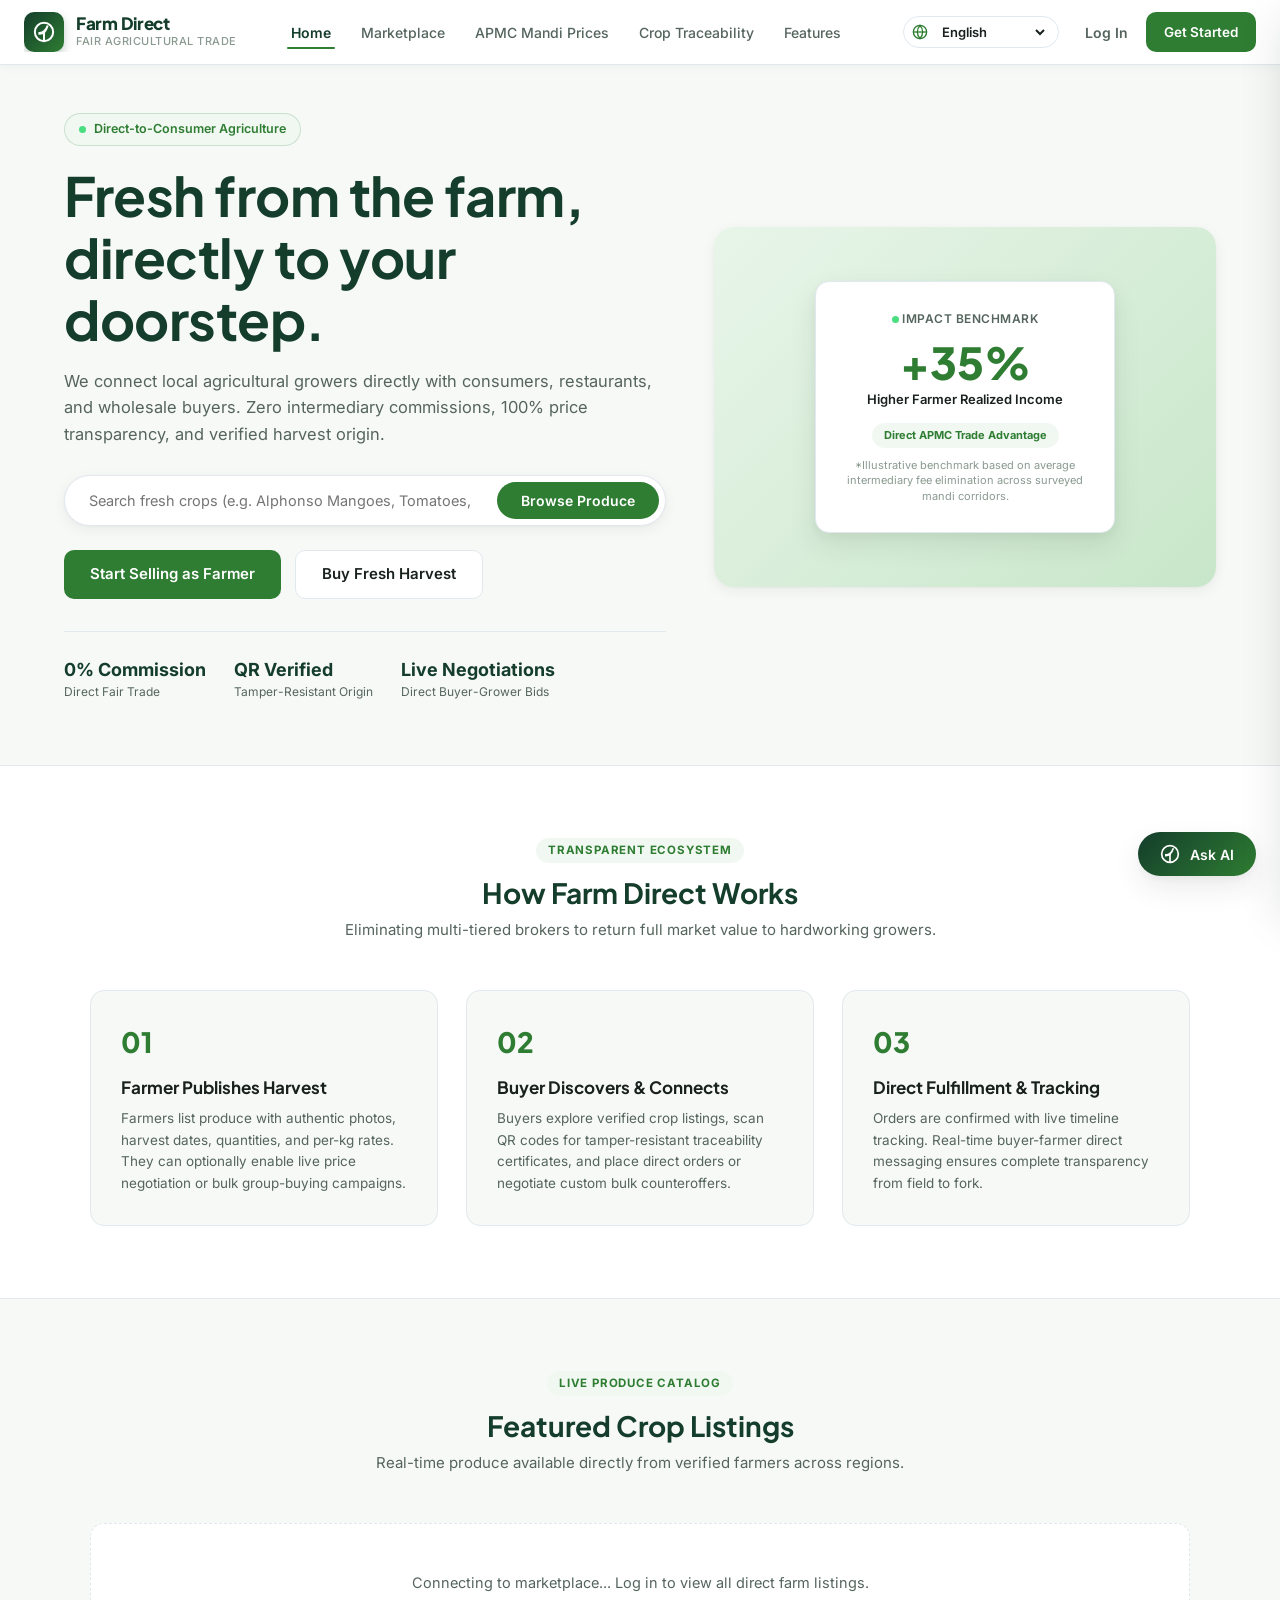
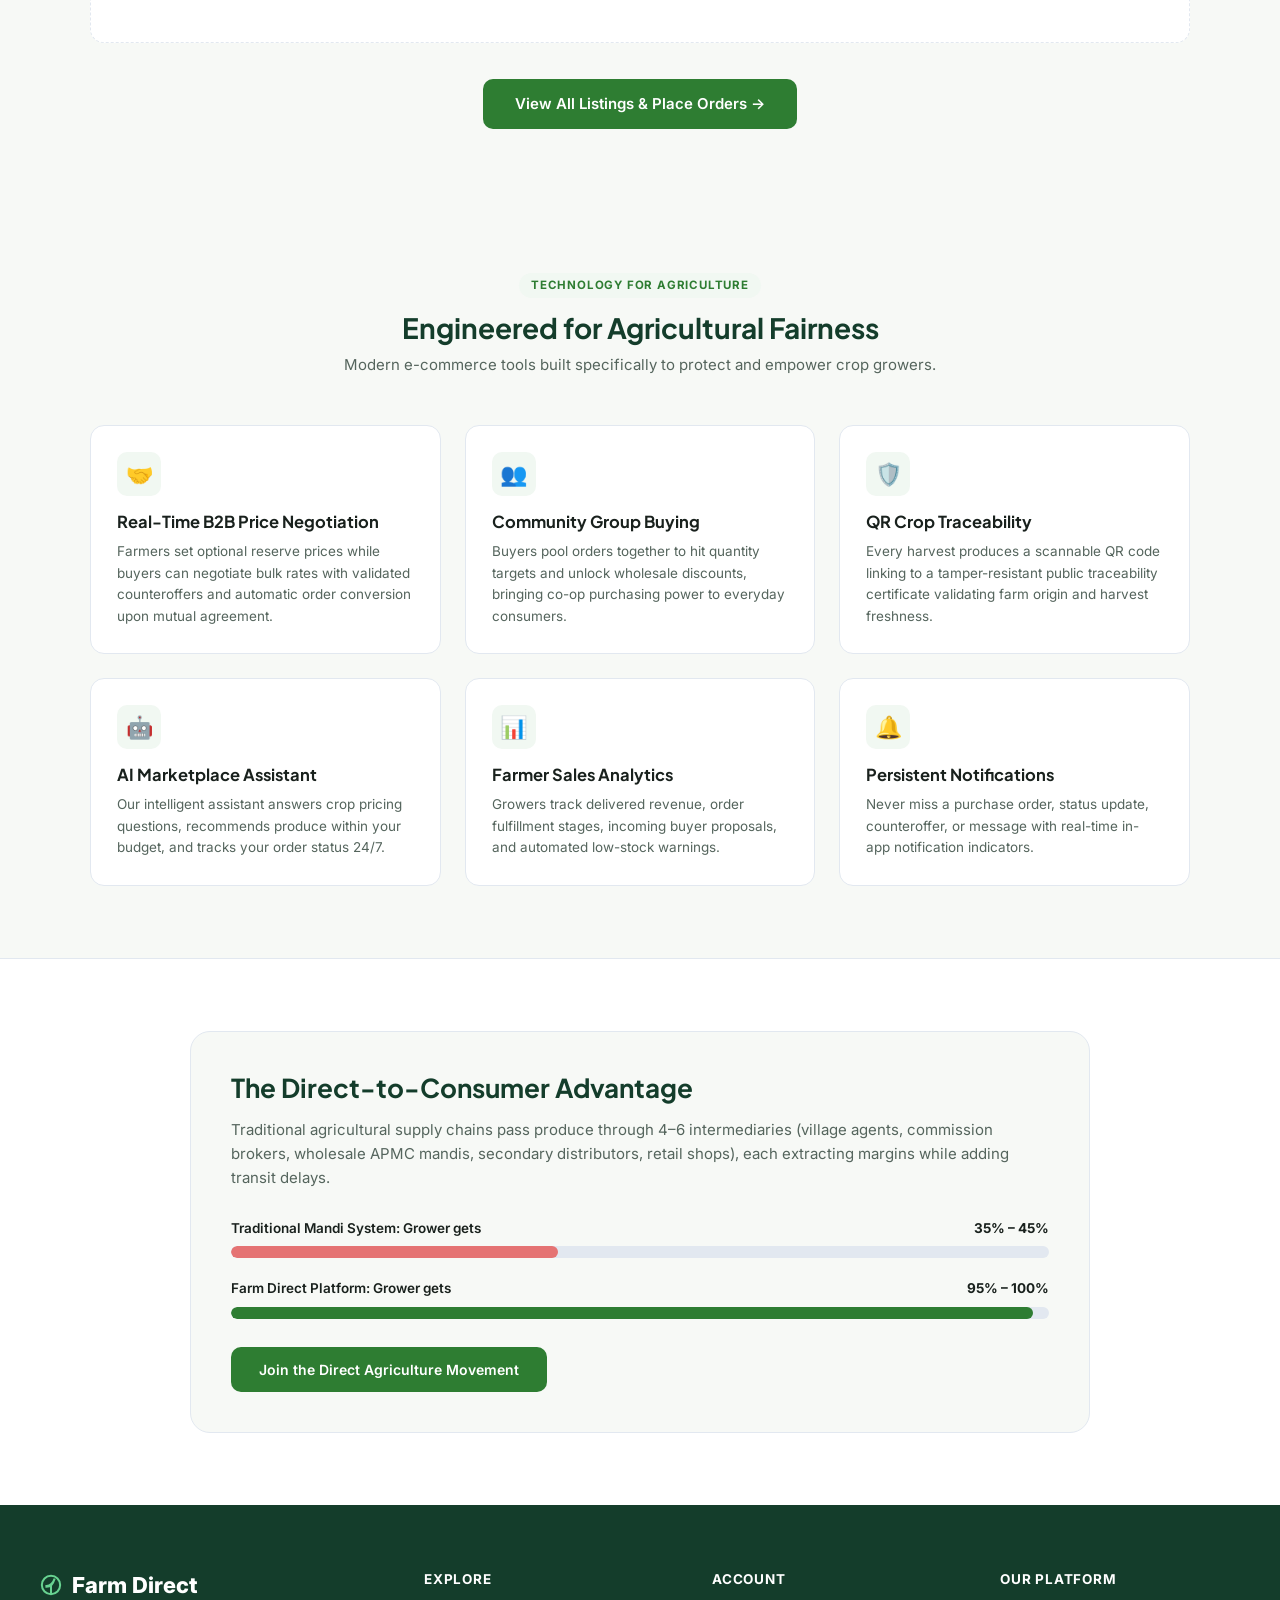
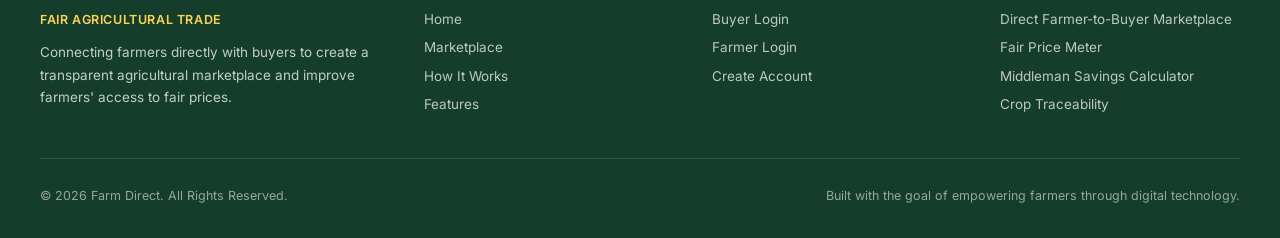
==== commit c7272aa9: "fix(ui): repair layout, alignment, overlapping, and responsive design across all pages" ====
--- a/index.html
+++ b/index.html
@@ -29,14 +29,17 @@
         </div>
       </a>
 
-      <!-- Desktop Navigation Links -->
+      <!-- Desktop Center Navigation Links -->
       <div class="nav-links">
         <a href="index.html" class="nav-link active" data-i18n="nav.home">Home</a>
         <a href="#marketplace" class="nav-link" data-i18n="landing.marketplace">Marketplace</a>
         <a href="market-prices.html" class="nav-link" data-i18n="nav.market_prices">APMC Mandi Prices</a>
         <a href="traceability.html" class="nav-link" data-i18n="footer.crop_traceability">Crop Traceability</a>
         <a href="#features" class="nav-link" data-i18n="landing.features">Features</a>
-
+      </div>
+
+      <!-- Right Action Controls -->
+      <div class="nav-actions">
         <!-- Language Selector -->
         <div class="lang-selector-wrap" title="Select Language">
           <svg class="lang-icon" width="16" height="16" viewBox="0 0 24 24" fill="none" stroke="currentColor" stroke-width="2">
@@ -163,13 +166,16 @@
       <div class="hero-image">
         <div class="hero-card">
           <div class="hero-card-header">
-            <span class="pulse-dot"></span> Live Transparency Metric
+            <span class="pulse-dot"></span> Impact Benchmark
           </div>
           <div class="hero-card-stat">
             <span class="stat-number">+35%</span>
             <span class="stat-label">Higher Farmer Realized Income</span>
           </div>
-          <div class="hero-card-badge">Middlemen Fee Eliminated</div>
+          <div class="hero-card-badge">Direct APMC Trade Advantage</div>
+          <p style="font-size:11px; color:var(--ink-muted); margin-top:10px; line-height:1.4;">
+            *Illustrative benchmark based on average intermediary fee elimination across surveyed mandi corridors.
+          </p>
         </div>
       </div>
     </section>
--- a/style.css
+++ b/style.css
@@ -1968,20 +1968,30 @@
 /* ==========================================================================
    MODALS & TOASTS
    ========================================================================== */
-.modal-overlay {
+.modal-overlay,
+.modal-backdrop {
   position: fixed;
   inset: 0;
-  background: rgba(18, 40, 24, 0.5);
+  background: rgba(18, 40, 24, 0.55);
   backdrop-filter: blur(4px);
   display: flex;
   align-items: center;
   justify-content: center;
-  z-index: 1000;
+  z-index: 1050;
   padding: 20px;
   animation: fadeIn 0.2s ease;
 }
 
-.modal-box {
+.modal-backdrop:not(.active) {
+  display: none !important;
+}
+
+.modal-backdrop.active {
+  display: flex !important;
+}
+
+.modal-box,
+.modal-card {
   background: var(--surface);
   border-radius: var(--radius-xl);
   padding: 30px;
@@ -1992,6 +2002,36 @@
   box-shadow: var(--shadow-xl);
   animation: modalSlideUp 0.3s cubic-bezier(0.2, 0.8, 0.2, 1);
   border: 1px solid var(--border);
+  position: relative;
+}
+
+.modal-header {
+  display: flex;
+  align-items: center;
+  justify-content: space-between;
+  margin-bottom: 18px;
+}
+
+.modal-header h3 {
+  font-size: 19px;
+  margin: 0;
+  color: var(--primary);
+}
+
+.modal-close-btn {
+  background: transparent;
+  border: none;
+  font-size: 20px;
+  color: var(--ink-muted);
+  cursor: pointer;
+  padding: 4px 8px;
+  border-radius: var(--radius-sm);
+  transition: var(--transition);
+}
+
+.modal-close-btn:hover {
+  color: var(--danger);
+  background: var(--danger-bg);
 }
 
 @keyframes modalSlideUp {
@@ -2260,18 +2300,37 @@
 }
 
 .landing-nav .nav-container {
-  max-width: 1200px;
+  max-width: 1280px;
   margin: 0 auto;
-  padding: 14px 24px;
+  padding: 12px 24px;
   display: flex;
   justify-content: space-between;
   align-items: center;
-}
-
-.landing-nav .nav-links {
-  display: flex;
   gap: 20px;
-  align-items: center;
+}
+
+.landing-nav .brand-link,
+.landing-nav .nav-brand {
+  flex-shrink: 0;
+  display: inline-flex;
+  align-items: center;
+  gap: 12px;
+  text-decoration: none;
+}
+
+.landing-nav .nav-links,
+.landing-nav .nav-desktop-links {
+  display: flex;
+  gap: 22px;
+  align-items: center;
+  margin: 0 auto;
+}
+
+.landing-nav .nav-actions {
+  display: flex;
+  align-items: center;
+  gap: 14px;
+  flex-shrink: 0;
 }
 
 .landing-nav .nav-link {
@@ -2281,6 +2340,7 @@
   padding: 6px 4px;
   position: relative;
   transition: var(--transition);
+  white-space: nowrap;
 }
 
 .landing-nav .nav-link:hover,
@@ -2312,6 +2372,8 @@
   justify-content: center;
   min-height: 40px;
   transition: var(--transition);
+  white-space: nowrap;
+  flex-shrink: 0;
 }
 
 .landing-nav .nav-button:hover {
@@ -2448,32 +2510,48 @@
 
 /* Compact Auth Header */
 .auth-compact-header {
-  background: rgba(255, 255, 255, 0.95);
+  background: rgba(255, 255, 255, 0.98);
   backdrop-filter: blur(8px);
   border-bottom: 1px solid var(--border);
   position: sticky;
   top: 0;
+  width: 100%;
   z-index: 100;
   box-shadow: var(--shadow-xs);
+  flex-shrink: 0;
 }
 
 .auth-compact-container {
   max-width: 1200px;
   margin: 0 auto;
-  padding: 12px 24px;
+  padding: 14px 24px;
   display: flex;
   justify-content: space-between;
   align-items: center;
+  gap: 16px;
 }
 
 .auth-compact-actions {
   display: flex;
   align-items: center;
-  gap: 16px;
+  gap: 14px;
+  flex-wrap: wrap;
+  flex-shrink: 0;
+}
+
+.auth-main-content {
+  flex: 1 0 auto;
+  display: flex;
+  align-items: center;
+  justify-content: center;
+  padding: 40px 20px;
+  width: 100%;
 }
 
 .auth-compact-footer {
   margin-top: auto;
+  flex-shrink: 0;
+  width: 100%;
   padding: 20px 24px;
   text-align: center;
   font-size: 13px;
@@ -2496,12 +2574,37 @@
   color: var(--border);
 }
 
-@media (max-width: 768px) {
-  .landing-nav .nav-links {
+@media (max-width: 1080px) {
+  .landing-nav .nav-links,
+  .landing-nav .nav-desktop-links,
+  .landing-nav .nav-actions {
     display: none;
   }
   .nav-toggle-btn {
     display: flex;
+  }
+}
+
+@media (max-width: 600px) {
+  .landing-nav .nav-container {
+    padding: 10px 16px;
+    gap: 12px;
+  }
+  .landing-nav .brand-tagline {
+    display: none;
+  }
+  .nav-toggle-btn {
+    flex-shrink: 0;
+  }
+  .auth-compact-container {
+    padding: 12px 16px;
+    gap: 10px;
+  }
+  .auth-compact-actions {
+    gap: 10px;
+  }
+  .auth-compact-header .brand-tagline {
+    display: none;
   }
 }
 
@@ -2578,6 +2681,23 @@
   padding: 10px 24px;
   margin: 0;
   font-size: 14px;
+}
+
+@media (max-width: 540px) {
+  .hero-search-box {
+    flex-direction: column;
+    border-radius: var(--radius-lg);
+    padding: 10px;
+    gap: 10px;
+  }
+  .hero-search-box input {
+    padding: 8px 12px;
+  }
+  .hero-search-box button {
+    width: 100%;
+    border-radius: var(--radius-md);
+    padding: 12px;
+  }
 }
 
 .hero-actions {
@@ -3001,28 +3121,30 @@
    ========================================================================== */
 .auth-page {
   min-height: 100vh;
-  display: flex;
-  align-items: center;
-  justify-content: center;
-  padding: 30px 20px;
+  min-height: 100svh;
+  display: flex;
+  flex-direction: column;
   background: linear-gradient(135deg, var(--bg-app) 0%, #E8EFE8 100%);
+  margin: 0;
+  padding: 0;
 }
 
 .auth-card {
   background: var(--surface);
   border: 1px solid var(--border);
   border-radius: var(--radius-xl);
-  padding: 44px;
+  padding: 38px 34px;
   width: 100%;
-  max-width: 450px;
+  max-width: 460px;
   box-shadow: var(--shadow-lg);
   position: relative;
+  margin: 0 auto;
   animation: modalSlideUp 0.35s cubic-bezier(0.2, 0.8, 0.2, 1);
 }
 
 .auth-header {
   text-align: center;
-  margin-bottom: 30px;
+  margin-bottom: 24px;
   position: relative;
 }
 
@@ -3260,6 +3382,19 @@
 }
 
 @media (max-width: 480px) {
+  :root {
+    --main-padding: 14px;
+  }
+
+  .top-header {
+    padding: 0 12px;
+    gap: 8px;
+  }
+
+  .header-right {
+    gap: 8px;
+  }
+
   .stats-grid {
     grid-template-columns: 1fr;
   }
@@ -3269,7 +3404,7 @@
   }
   
   .user-profile-trigger {
-    padding: 3px;
+    padding: 2px;
   }
   
   .breadcrumb-root, .breadcrumb-separator {
@@ -3323,10 +3458,12 @@
   margin-right: 8px;
 }
 
+.auth-compact-actions .lang-selector-wrap {
+  margin: 0;
+}
+
 .auth-header .lang-selector-wrap {
-  position: absolute;
-  top: 18px;
-  right: 18px;
+  display: none;
 }
 
 /* 2. Fair Price Badges (Buyer & Marketplace) */
@@ -4555,16 +4692,19 @@
 
 /* Dashboard Compact Footer */
 .dashboard-footer {
-  margin-top: 40px;
-  padding: 20px 24px;
+  margin-top: auto;
+  width: 100%;
+  flex-shrink: 0;
+  padding: 24px var(--main-padding);
   border-top: 1px solid var(--border);
+  background: var(--surface);
   color: var(--ink-muted);
   font-size: 12.5px;
   display: flex;
   justify-content: space-between;
   align-items: center;
   flex-wrap: wrap;
-  gap: 12px;
+  gap: 14px;
 }
 
 .dashboard-footer a {
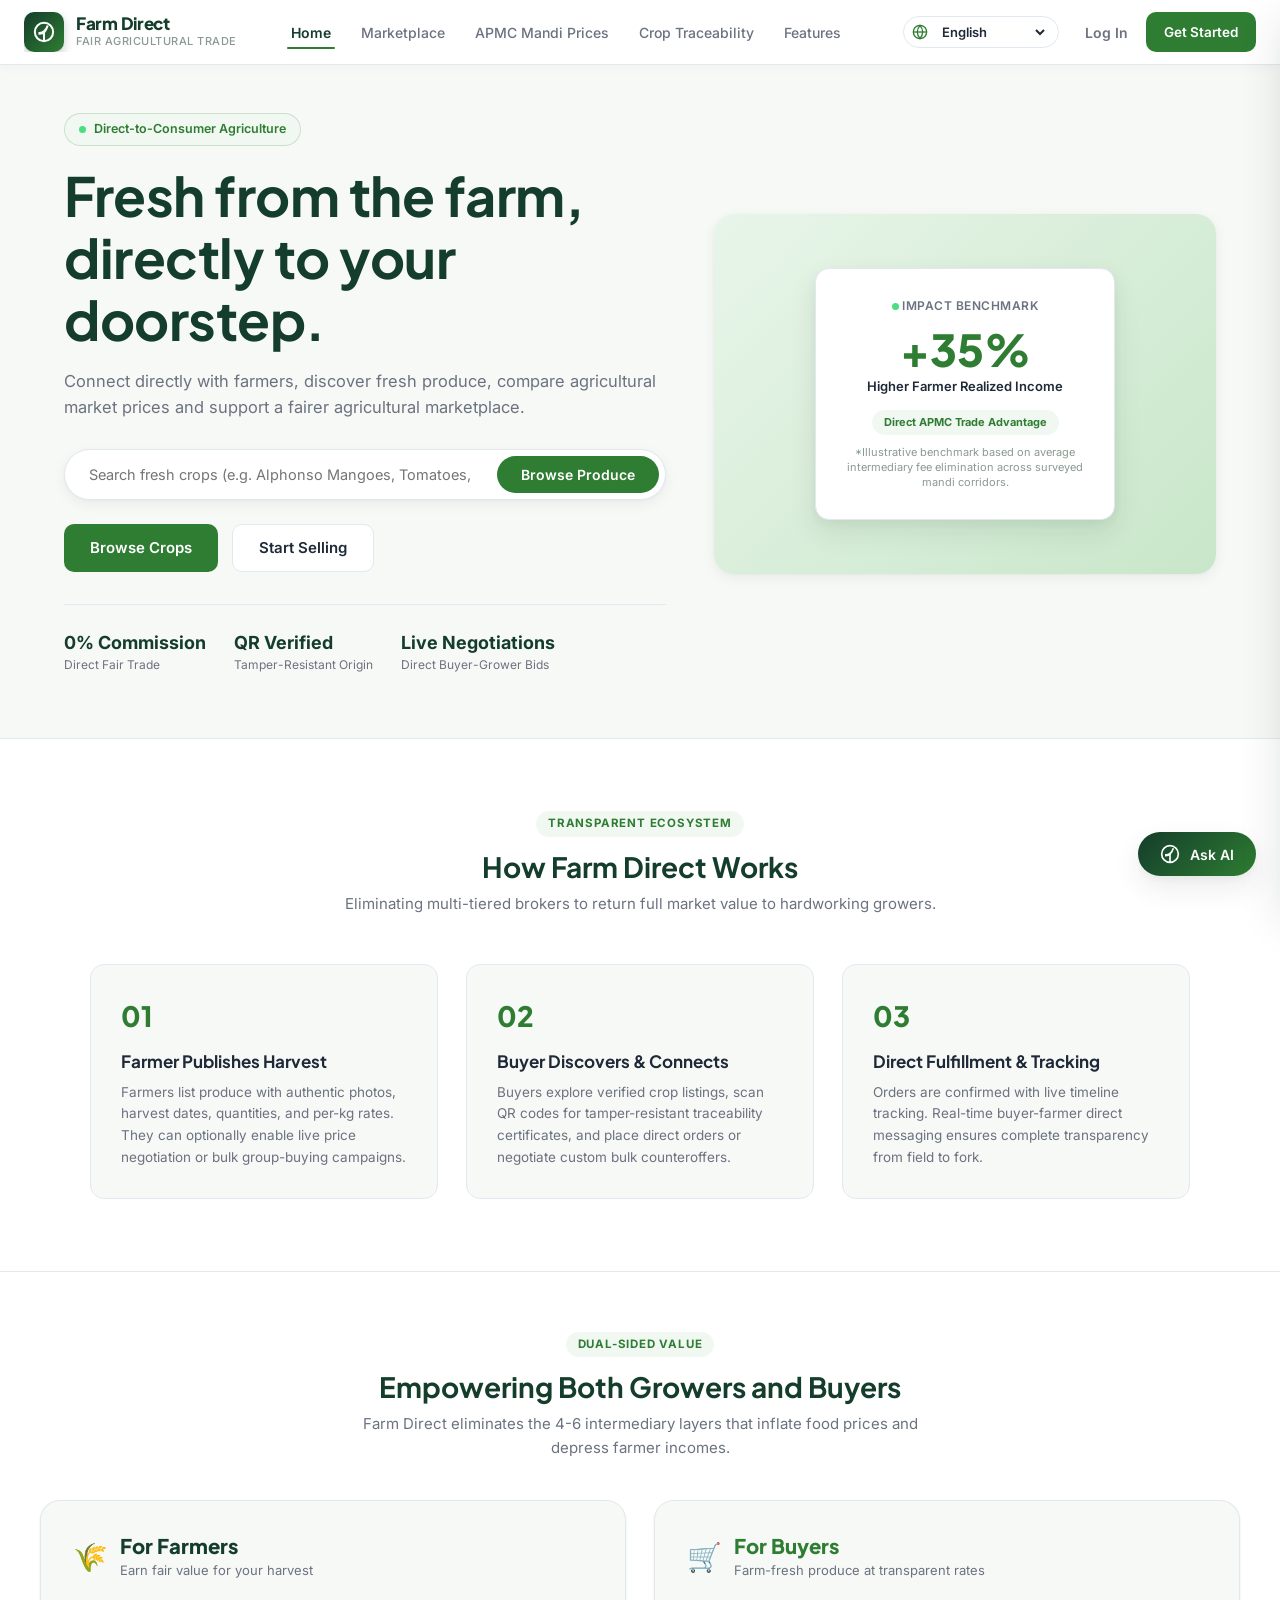
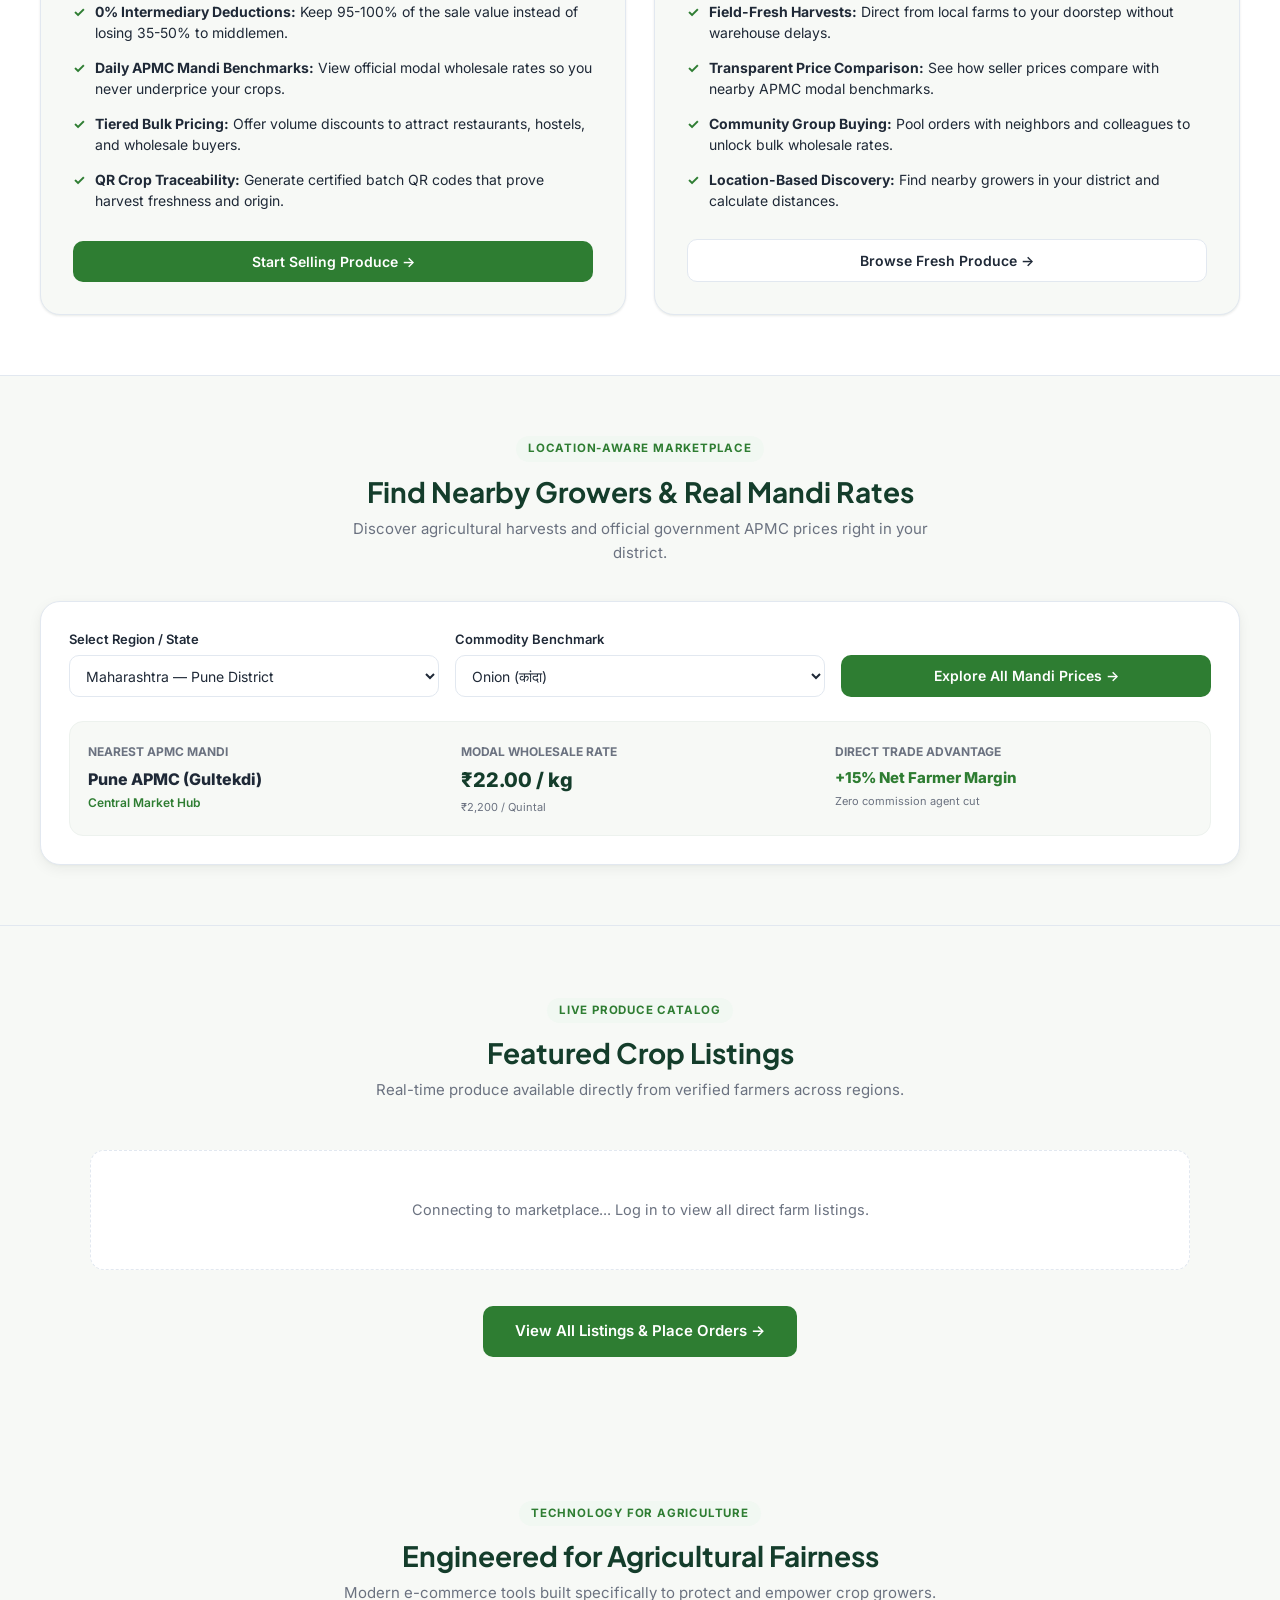
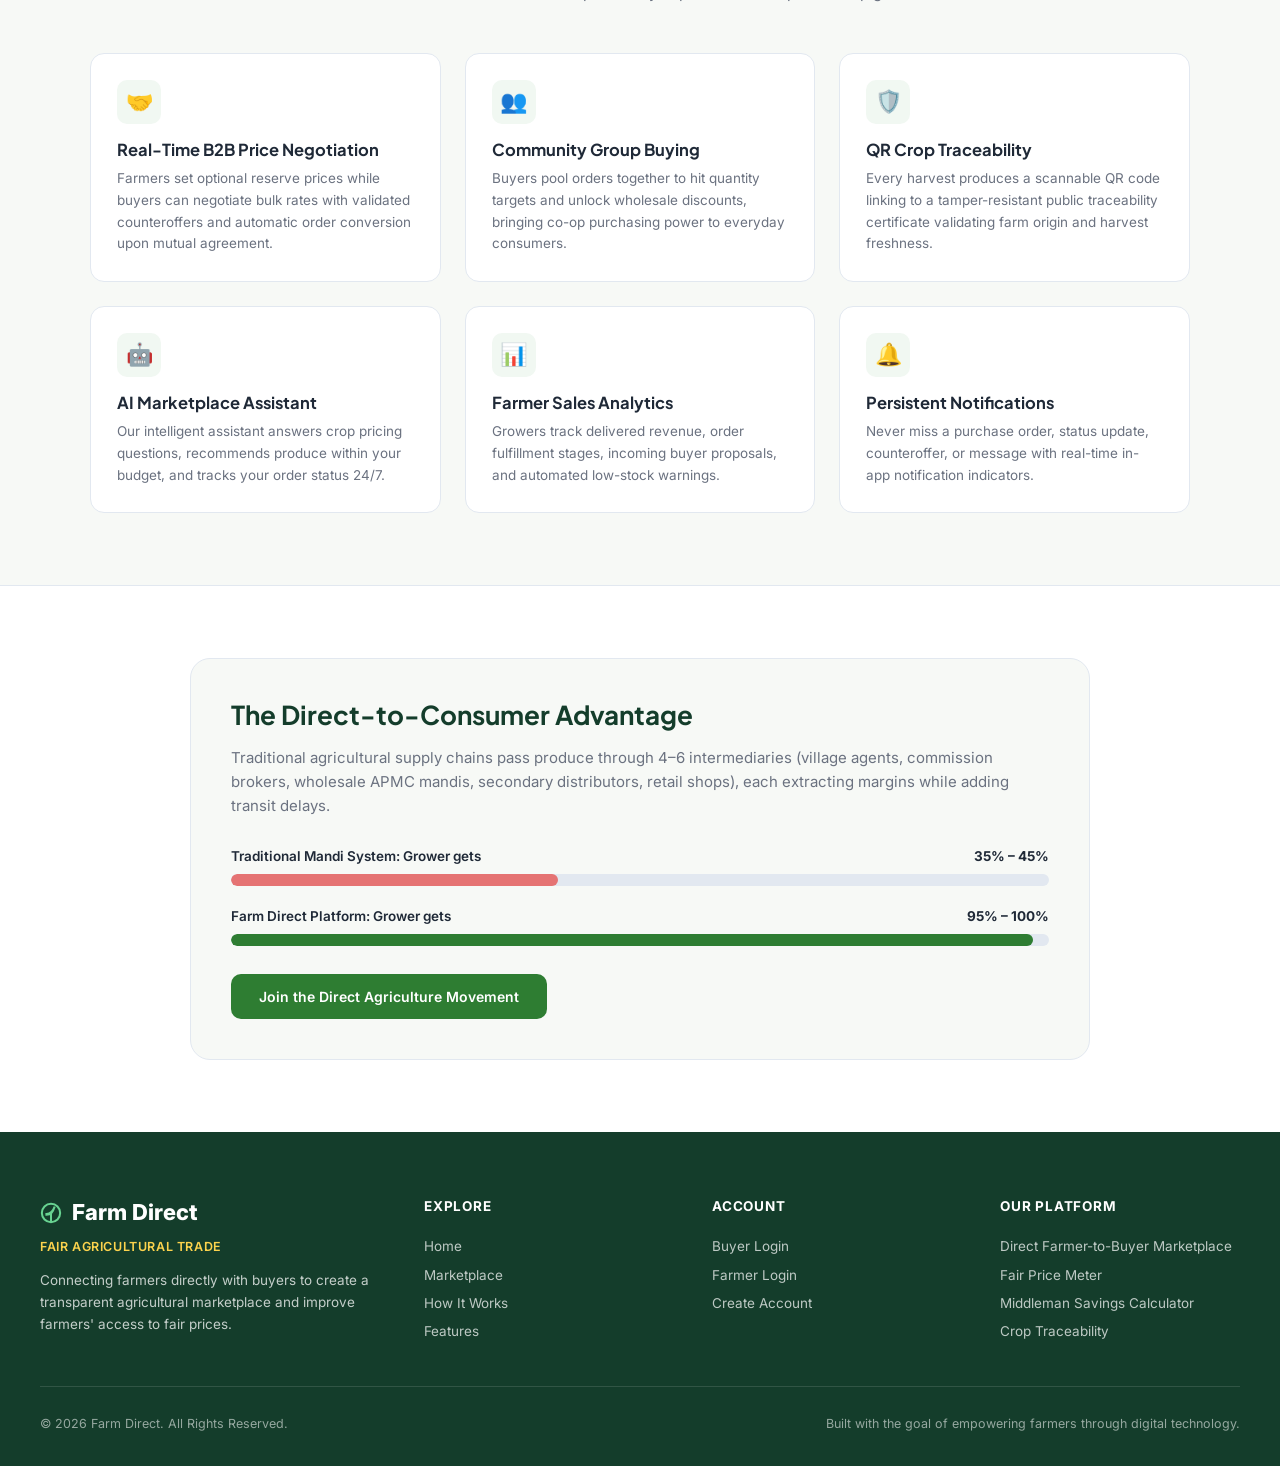
==== commit 26240c1f: "Fix Farm Direct UI layout and responsive design" ====
--- a/index.html
+++ b/index.html
@@ -133,7 +133,7 @@
         </div>
         <h1 data-i18n="landing.hero_title">Fresh from the farm, directly to your doorstep.</h1>
         <p class="hero-subtitle" data-i18n="landing.hero_subtitle">
-          We connect local agricultural growers directly with consumers, restaurants, and wholesale buyers. Zero intermediary commissions, 100% price transparency, and verified harvest origin.
+          Connect directly with farmers, discover fresh produce, compare agricultural market prices and support a fairer agricultural marketplace.
         </p>
 
         <!-- Live Quick Search Bar -->
@@ -143,8 +143,8 @@
         </div>
 
         <div class="hero-actions">
-          <a href="register.html" class="btn-primary" data-i18n="landing.sell_crops">Start Selling as Farmer</a>
-          <a href="login.html" class="btn-secondary" data-i18n="landing.buy_harvest">Buy Fresh Harvest</a>
+          <a href="#marketplace" class="btn-primary" data-i18n="landing.browse_crops">Browse Crops</a>
+          <a href="register.html" class="btn-secondary" data-i18n="landing.start_selling">Start Selling</a>
         </div>
 
         <div class="hero-highlights">
@@ -204,6 +204,144 @@
             <div class="step-num">03</div>
             <h3>Direct Fulfillment & Tracking</h3>
             <p>Orders are confirmed with live timeline tracking. Real-time buyer-farmer direct messaging ensures complete transparency from field to fork.</p>
+          </div>
+        </div>
+      </div>
+    </section>
+
+    <!-- Farmer & Buyer Benefits -->
+    <section class="benefits-section" style="padding: 60px 20px; background: var(--surface);">
+      <div class="section-container" style="max-width: 1200px; margin: 0 auto;">
+        <div class="section-header" style="text-align: center; margin-bottom: 40px;">
+          <span class="section-badge">Dual-Sided Value</span>
+          <h2>Empowering Both Growers and Buyers</h2>
+          <p>Farm Direct eliminates the 4-6 intermediary layers that inflate food prices and depress farmer incomes.</p>
+        </div>
+
+        <div style="display: grid; grid-template-columns: repeat(auto-fit, minmax(320px, 1fr)); gap: 28px;">
+          <!-- Farmer Benefits Card -->
+          <div style="background: var(--bg-app); border: 1px solid var(--border); border-radius: var(--radius-xl); padding: 32px; box-shadow: var(--shadow-sm); display: flex; flex-direction: column; justify-content: space-between;">
+            <div>
+              <div style="display: flex; align-items: center; gap: 12px; margin-bottom: 20px;">
+                <span style="font-size: 28px;">🌾</span>
+                <div>
+                  <h3 style="font-size: 1.35rem; font-weight: 800; color: var(--primary); margin: 0;">For Farmers</h3>
+                  <span style="font-size: 13px; color: var(--ink-soft);">Earn fair value for your harvest</span>
+                </div>
+              </div>
+              <ul style="list-style: none; padding: 0; margin: 0; display: flex; flex-direction: column; gap: 14px; font-size: 14px;">
+                <li style="display: flex; gap: 10px; align-items: flex-start;">
+                  <span style="color: var(--secondary); font-weight: 700;">✓</span>
+                  <div><strong>0% Intermediary Deductions:</strong> Keep 95-100% of the sale value instead of losing 35-50% to middlemen.</div>
+                </li>
+                <li style="display: flex; gap: 10px; align-items: flex-start;">
+                  <span style="color: var(--secondary); font-weight: 700;">✓</span>
+                  <div><strong>Daily APMC Mandi Benchmarks:</strong> View official modal wholesale rates so you never underprice your crops.</div>
+                </li>
+                <li style="display: flex; gap: 10px; align-items: flex-start;">
+                  <span style="color: var(--secondary); font-weight: 700;">✓</span>
+                  <div><strong>Tiered Bulk Pricing:</strong> Offer volume discounts to attract restaurants, hostels, and wholesale buyers.</div>
+                </li>
+                <li style="display: flex; gap: 10px; align-items: flex-start;">
+                  <span style="color: var(--secondary); font-weight: 700;">✓</span>
+                  <div><strong>QR Crop Traceability:</strong> Generate certified batch QR codes that prove harvest freshness and origin.</div>
+                </li>
+              </ul>
+            </div>
+            <div style="margin-top: 28px;">
+              <a href="register.html" class="btn-primary" style="display: block; text-align: center;">Start Selling Produce →</a>
+            </div>
+          </div>
+
+          <!-- Buyer Benefits Card -->
+          <div style="background: var(--bg-app); border: 1px solid var(--border); border-radius: var(--radius-xl); padding: 32px; box-shadow: var(--shadow-sm); display: flex; flex-direction: column; justify-content: space-between;">
+            <div>
+              <div style="display: flex; align-items: center; gap: 12px; margin-bottom: 20px;">
+                <span style="font-size: 28px;">🛒</span>
+                <div>
+                  <h3 style="font-size: 1.35rem; font-weight: 800; color: var(--secondary); margin: 0;">For Buyers</h3>
+                  <span style="font-size: 13px; color: var(--ink-soft);">Farm-fresh produce at transparent rates</span>
+                </div>
+              </div>
+              <ul style="list-style: none; padding: 0; margin: 0; display: flex; flex-direction: column; gap: 14px; font-size: 14px;">
+                <li style="display: flex; gap: 10px; align-items: flex-start;">
+                  <span style="color: var(--secondary); font-weight: 700;">✓</span>
+                  <div><strong>Field-Fresh Harvests:</strong> Direct from local farms to your doorstep without warehouse delays.</div>
+                </li>
+                <li style="display: flex; gap: 10px; align-items: flex-start;">
+                  <span style="color: var(--secondary); font-weight: 700;">✓</span>
+                  <div><strong>Transparent Price Comparison:</strong> See how seller prices compare with nearby APMC modal benchmarks.</div>
+                </li>
+                <li style="display: flex; gap: 10px; align-items: flex-start;">
+                  <span style="color: var(--secondary); font-weight: 700;">✓</span>
+                  <div><strong>Community Group Buying:</strong> Pool orders with neighbors and colleagues to unlock bulk wholesale rates.</div>
+                </li>
+                <li style="display: flex; gap: 10px; align-items: flex-start;">
+                  <span style="color: var(--secondary); font-weight: 700;">✓</span>
+                  <div><strong>Location-Based Discovery:</strong> Find nearby growers in your district and calculate distances.</div>
+                </li>
+              </ul>
+            </div>
+            <div style="margin-top: 28px;">
+              <a href="#marketplace" class="btn-secondary" style="display: block; text-align: center;">Browse Fresh Produce →</a>
+            </div>
+          </div>
+        </div>
+      </div>
+    </section>
+
+    <!-- Location-Based Discovery & Mandi Transparency -->
+    <section class="location-discovery-section" style="padding: 60px 20px; background: var(--bg-app); border-top: 1px solid var(--border); border-bottom: 1px solid var(--border);">
+      <div class="section-container" style="max-width: 1200px; margin: 0 auto;">
+        <div class="section-header" style="text-align: center; margin-bottom: 36px;">
+          <span class="section-badge">Location-Aware Marketplace</span>
+          <h2>Find Nearby Growers & Real Mandi Rates</h2>
+          <p>Discover agricultural harvests and official government APMC prices right in your district.</p>
+        </div>
+
+        <div style="background: var(--surface); border: 1px solid var(--border); border-radius: var(--radius-xl); padding: 28px; box-shadow: var(--shadow-md);">
+          <div style="display: grid; grid-template-columns: repeat(auto-fit, minmax(220px, 1fr)); gap: 16px; align-items: flex-end; margin-bottom: 24px;">
+            <div>
+              <label class="field-label" style="font-size: 13px; font-weight: 600; display: block; margin-bottom: 6px;">Select Region / State</label>
+              <select id="landingRegionSelect" style="width: 100%; height: 42px; border-radius: var(--radius-md); border: 1px solid var(--border); padding: 0 12px; font-family: inherit; font-size: 14px;" onchange="updateLandingLocationPreview()">
+                <option value="pune">Maharashtra — Pune District</option>
+                <option value="nashik">Maharashtra — Nashik District</option>
+                <option value="nagpur">Maharashtra — Nagpur District</option>
+                <option value="indore">Madhya Pradesh — Indore District</option>
+                <option value="rajkot">Gujarat — Rajkot District</option>
+              </select>
+            </div>
+            <div>
+              <label class="field-label" style="font-size: 13px; font-weight: 600; display: block; margin-bottom: 6px;">Commodity Benchmark</label>
+              <select id="landingCommoditySelect" style="width: 100%; height: 42px; border-radius: var(--radius-md); border: 1px solid var(--border); padding: 0 12px; font-family: inherit; font-size: 14px;" onchange="updateLandingLocationPreview()">
+                <option value="Onion">Onion (कांदा)</option>
+                <option value="Tomato">Tomato (टोमॅटो)</option>
+                <option value="Potato">Potato (बटाटा)</option>
+                <option value="Wheat">Wheat (गहू)</option>
+                <option value="Rice">Rice (तांदूळ)</option>
+              </select>
+            </div>
+            <div>
+              <a href="market-prices.html" class="btn-primary" style="display: block; text-align: center; height: 42px; line-height: 42px; padding: 0 18px;">Explore All Mandi Prices →</a>
+            </div>
+          </div>
+
+          <div id="landingMandiPreviewBox" style="display: grid; grid-template-columns: repeat(auto-fit, minmax(240px, 1fr)); gap: 16px; padding: 18px; background: var(--bg-app); border-radius: var(--radius-lg); border: 1px solid var(--border-light);">
+            <div>
+              <span style="font-size: 12px; color: var(--ink-soft); text-transform: uppercase; font-weight: 700;">Nearest APMC Mandi</span>
+              <div id="landingMandiName" style="font-size: 16px; font-weight: 800; color: var(--ink); margin-top: 4px;">Pune APMC (Gultekdi)</div>
+              <span id="landingMandiDist" style="font-size: 12px; color: var(--secondary); font-weight: 600;">Central Market Hub</span>
+            </div>
+            <div>
+              <span style="font-size: 12px; color: var(--ink-soft); text-transform: uppercase; font-weight: 700;">Modal Wholesale Rate</span>
+              <div id="landingModalRate" style="font-size: 20px; font-weight: 800; color: var(--primary); margin-top: 2px;">₹22.00 / kg</div>
+              <span id="landingModalQtl" style="font-size: 11px; color: var(--ink-soft);">₹2,200 / Quintal</span>
+            </div>
+            <div>
+              <span style="font-size: 12px; color: var(--ink-soft); text-transform: uppercase; font-weight: 700;">Direct Trade Advantage</span>
+              <div style="font-size: 15px; font-weight: 800; color: var(--secondary); margin-top: 4px;">+15% Net Farmer Margin</div>
+              <span style="font-size: 11px; color: var(--ink-soft);">Zero commission agent cut</span>
+            </div>
           </div>
         </div>
       </div>
@@ -437,6 +575,56 @@
     }
 
     loadLandingCrops();
+
+    // Location & Mandi preview data for landing page
+    const MANDI_PREVIEWS = {
+      'pune_Onion': { name: 'Pune APMC (Gultekdi)', dist: 'Central Market Hub', rate: '₹22.00 / kg', qtl: '₹2,200 / Quintal' },
+      'pune_Tomato': { name: 'Pune APMC (Gultekdi)', dist: 'Central Market Hub', rate: '₹18.00 / kg', qtl: '₹1,800 / Quintal' },
+      'pune_Potato': { name: 'Pune APMC (Gultekdi)', dist: 'Central Market Hub', rate: '₹19.50 / kg', qtl: '₹1,950 / Quintal' },
+      'pune_Wheat': { name: 'Pune APMC (Gultekdi)', dist: 'Central Market Hub', rate: '₹29.50 / kg', qtl: '₹2,950 / Quintal' },
+      'pune_Rice': { name: 'Pune APMC (Gultekdi)', dist: 'Central Market Hub', rate: '₹36.00 / kg', qtl: '₹3,600 / Quintal' },
+
+      'nashik_Onion': { name: 'Lasalgaon APMC (Asia’s Largest)', dist: 'Nashik District', rate: '₹21.50 / kg', qtl: '₹2,150 / Quintal' },
+      'nashik_Tomato': { name: 'Nashik APMC', dist: 'Nashik District', rate: '₹17.00 / kg', qtl: '₹1,700 / Quintal' },
+      'nashik_Potato': { name: 'Nashik APMC', dist: 'Nashik District', rate: '₹18.50 / kg', qtl: '₹1,850 / Quintal' },
+      'nashik_Wheat': { name: 'Nashik APMC', dist: 'Nashik District', rate: '₹28.00 / kg', qtl: '₹2,800 / Quintal' },
+      'nashik_Rice': { name: 'Nashik APMC', dist: 'Nashik District', rate: '₹34.00 / kg', qtl: '₹3,400 / Quintal' },
+
+      'nagpur_Onion': { name: 'Nagpur APMC (Kalamna)', dist: 'Vidarbha Region', rate: '₹23.00 / kg', qtl: '₹2,300 / Quintal' },
+      'nagpur_Tomato': { name: 'Nagpur APMC (Kalamna)', dist: 'Vidarbha Region', rate: '₹19.00 / kg', qtl: '₹1,900 / Quintal' },
+      'nagpur_Potato': { name: 'Nagpur APMC (Kalamna)', dist: 'Vidarbha Region', rate: '₹20.00 / kg', qtl: '₹2,000 / Quintal' },
+      'nagpur_Wheat': { name: 'Nagpur APMC (Kalamna)', dist: 'Vidarbha Region', rate: '₹29.50 / kg', qtl: '₹2,950 / Quintal' },
+      'nagpur_Rice': { name: 'Nagpur APMC (Kalamna)', dist: 'Vidarbha Region', rate: '₹36.00 / kg', qtl: '₹3,600 / Quintal' },
+
+      'indore_Onion': { name: 'Indore APMC (Choithram)', dist: 'Malwa Region', rate: '₹20.50 / kg', qtl: '₹2,050 / Quintal' },
+      'indore_Wheat': { name: 'Indore APMC (Choithram)', dist: 'Malwa Region', rate: '₹28.00 / kg', qtl: '₹2,800 / Quintal' },
+      'indore_Tomato': { name: 'Indore APMC (Choithram)', dist: 'Malwa Region', rate: '₹16.50 / kg', qtl: '₹1,650 / Quintal' },
+      'indore_Potato': { name: 'Indore APMC (Choithram)', dist: 'Malwa Region', rate: '₹18.00 / kg', qtl: '₹1,800 / Quintal' },
+      'indore_Rice': { name: 'Indore APMC (Choithram)', dist: 'Malwa Region', rate: '₹33.00 / kg', qtl: '₹3,300 / Quintal' },
+
+      'rajkot_Onion': { name: 'Rajkot APMC', dist: 'Saurashtra Region', rate: '₹21.00 / kg', qtl: '₹2,100 / Quintal' },
+      'rajkot_Tomato': { name: 'Rajkot APMC', dist: 'Saurashtra Region', rate: '₹17.50 / kg', qtl: '₹1,750 / Quintal' },
+      'rajkot_Potato': { name: 'Rajkot APMC', dist: 'Saurashtra Region', rate: '₹19.00 / kg', qtl: '₹1,900 / Quintal' },
+      'rajkot_Wheat': { name: 'Rajkot APMC', dist: 'Saurashtra Region', rate: '₹28.50 / kg', qtl: '₹2,850 / Quintal' },
+      'rajkot_Rice': { name: 'Rajkot APMC', dist: 'Saurashtra Region', rate: '₹35.00 / kg', qtl: '₹3,500 / Quintal' }
+    };
+
+    function updateLandingLocationPreview() {
+      const reg = document.getElementById('landingRegionSelect') ? document.getElementById('landingRegionSelect').value : 'pune';
+      const comm = document.getElementById('landingCommoditySelect') ? document.getElementById('landingCommoditySelect').value : 'Onion';
+      const key = `${reg}_${comm}`;
+      const data = MANDI_PREVIEWS[key] || MANDI_PREVIEWS['pune_Onion'];
+
+      const nameEl = document.getElementById('landingMandiName');
+      const distEl = document.getElementById('landingMandiDist');
+      const rateEl = document.getElementById('landingModalRate');
+      const qtlEl = document.getElementById('landingModalQtl');
+
+      if (nameEl) nameEl.textContent = data.name;
+      if (distEl) distEl.textContent = data.dist;
+      if (rateEl) rateEl.textContent = data.rate;
+      if (qtlEl) qtlEl.textContent = data.qtl;
+    }
 
     // Quick search bar on landing page
     const searchInput = document.getElementById('landingSearchInput');
--- a/style.css
+++ b/style.css
@@ -30,8 +30,8 @@
   --border-focus: #2E7D32;
   
   /* Text & Inks */
-  --ink: #19211D;                 /* Dark charcoal */
-  --ink-soft: #55655D;            /* Muted gray secondary */
+  --ink: #1F2937;                 /* Dark charcoal per design spec */
+  --ink-soft: #6B7280;            /* Muted secondary gray per design spec */
   --ink-muted: #8A9A90;           /* Subtle tertiary */
   --ink-inverted: #FFFFFF;
   
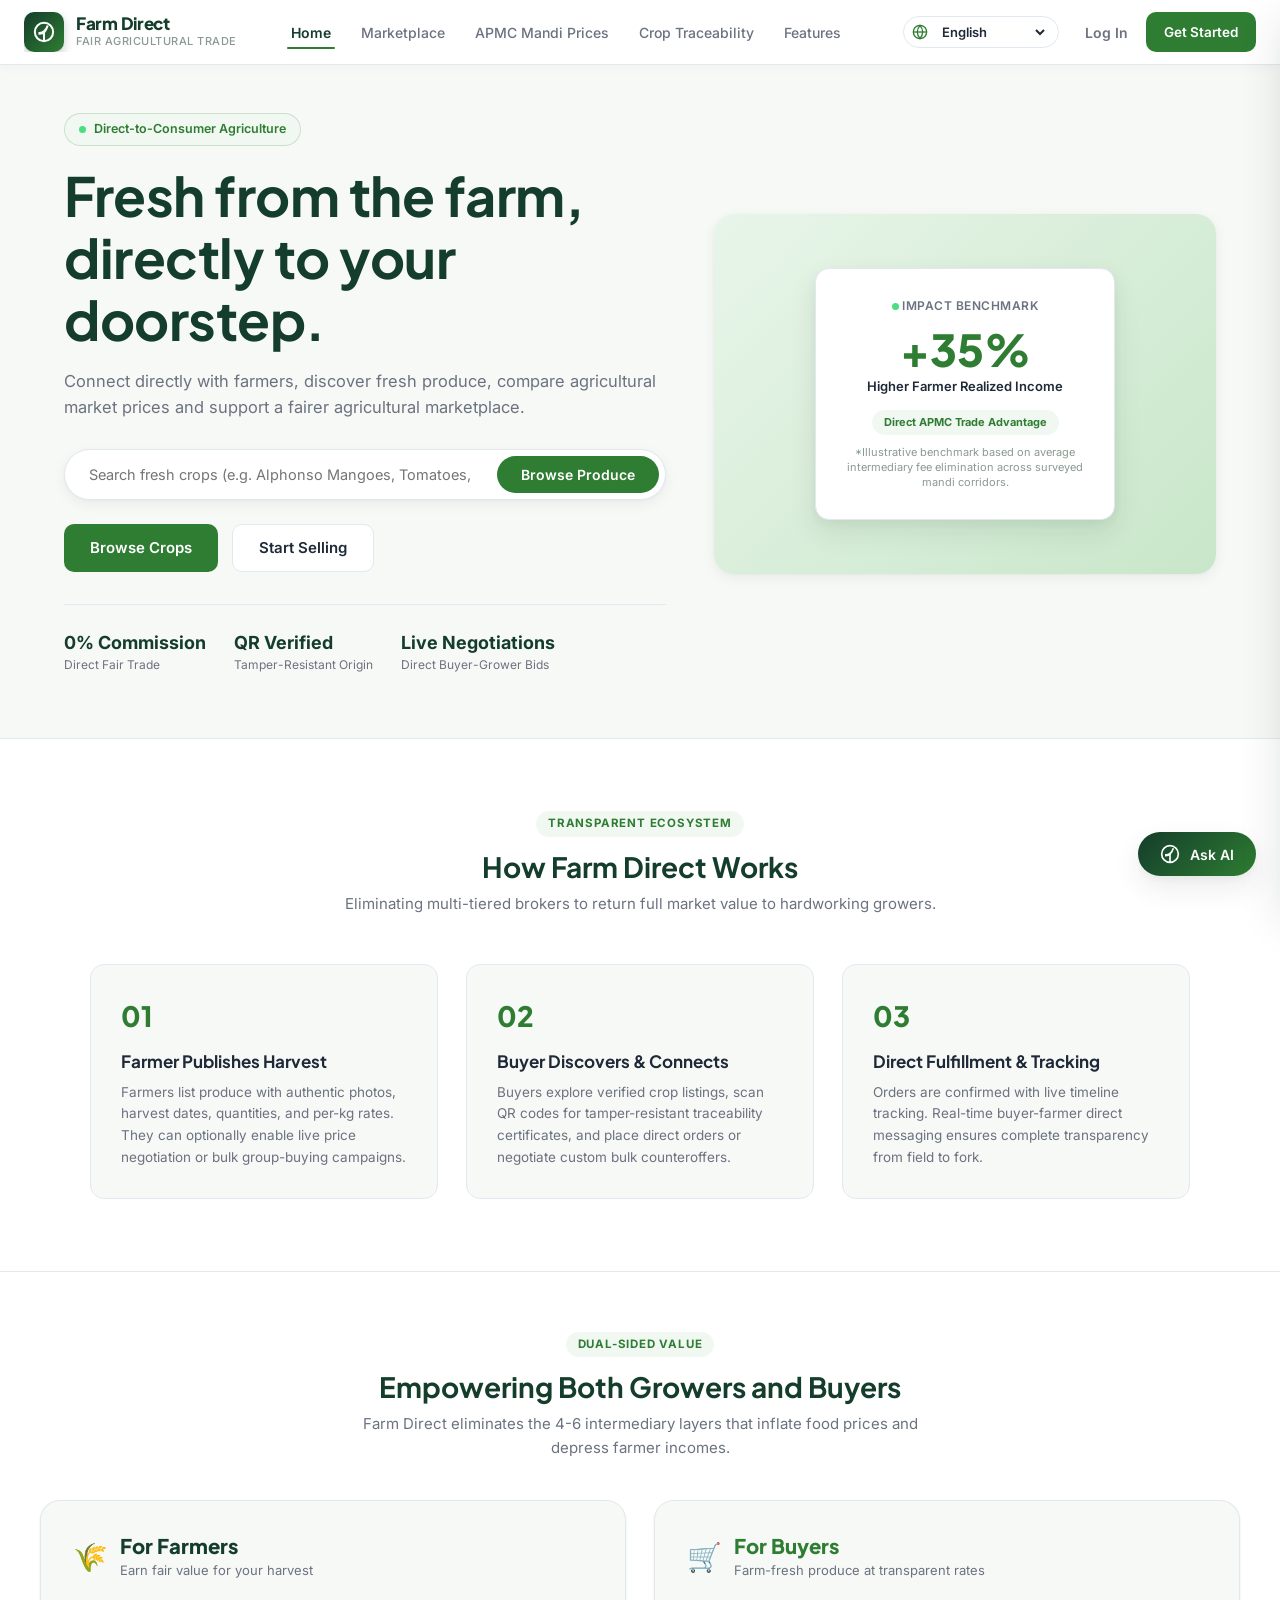
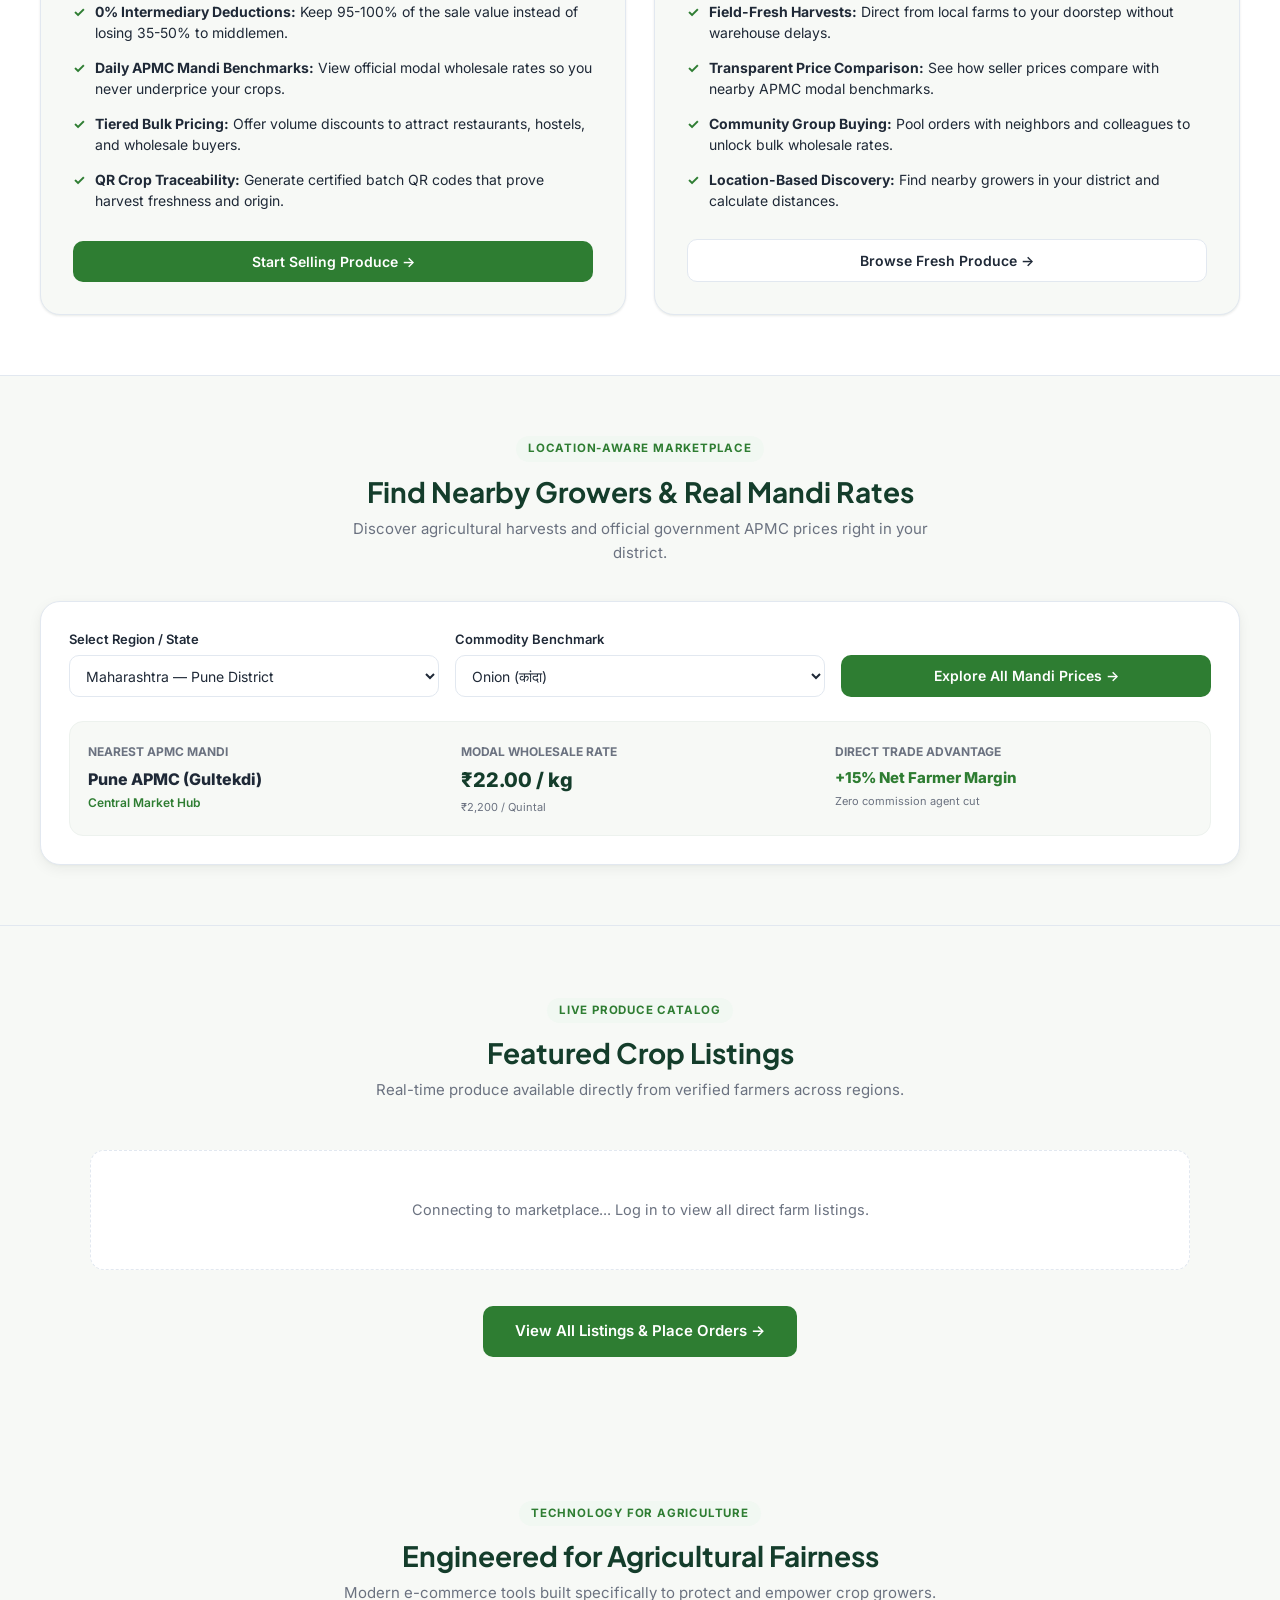
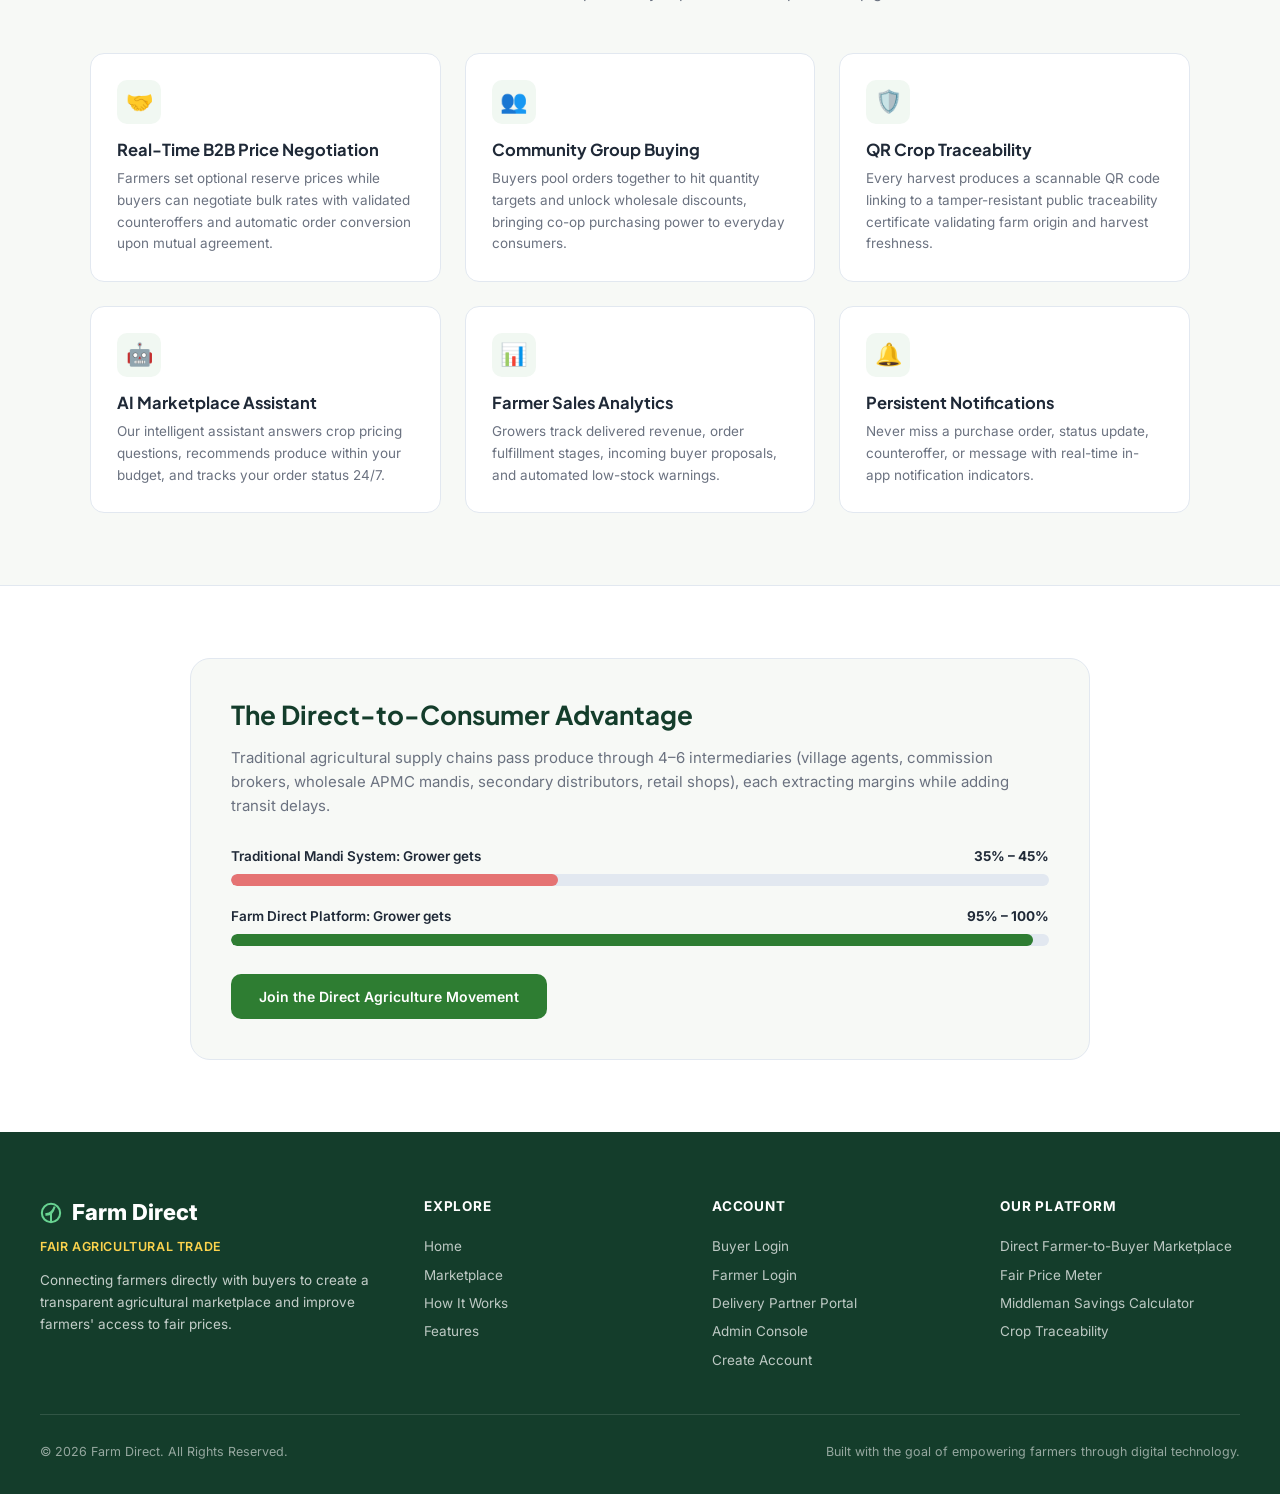
==== commit 52a9d4db: "feat: complete platform upgrade with admin console, delivery fleet, 8-stage tracking, and i18n" ====
--- a/index.html
+++ b/index.html
@@ -472,9 +472,11 @@
 
       <!-- Col 3: Account -->
       <div class="footer-col">
-        <strong data-i18n="footer.account">Account</strong>
+        <strong data-i18n="footer.account">Account & Portals</strong>
         <a href="login.html" data-i18n="footer.buyer_login">Buyer Login</a>
         <a href="login.html" data-i18n="footer.farmer_login">Farmer Login</a>
+        <a href="delivery-login.html">Delivery Partner Portal</a>
+        <a href="admin-login.html">Admin Console</a>
         <a href="register.html" data-i18n="footer.create_account">Create Account</a>
       </div>
 
